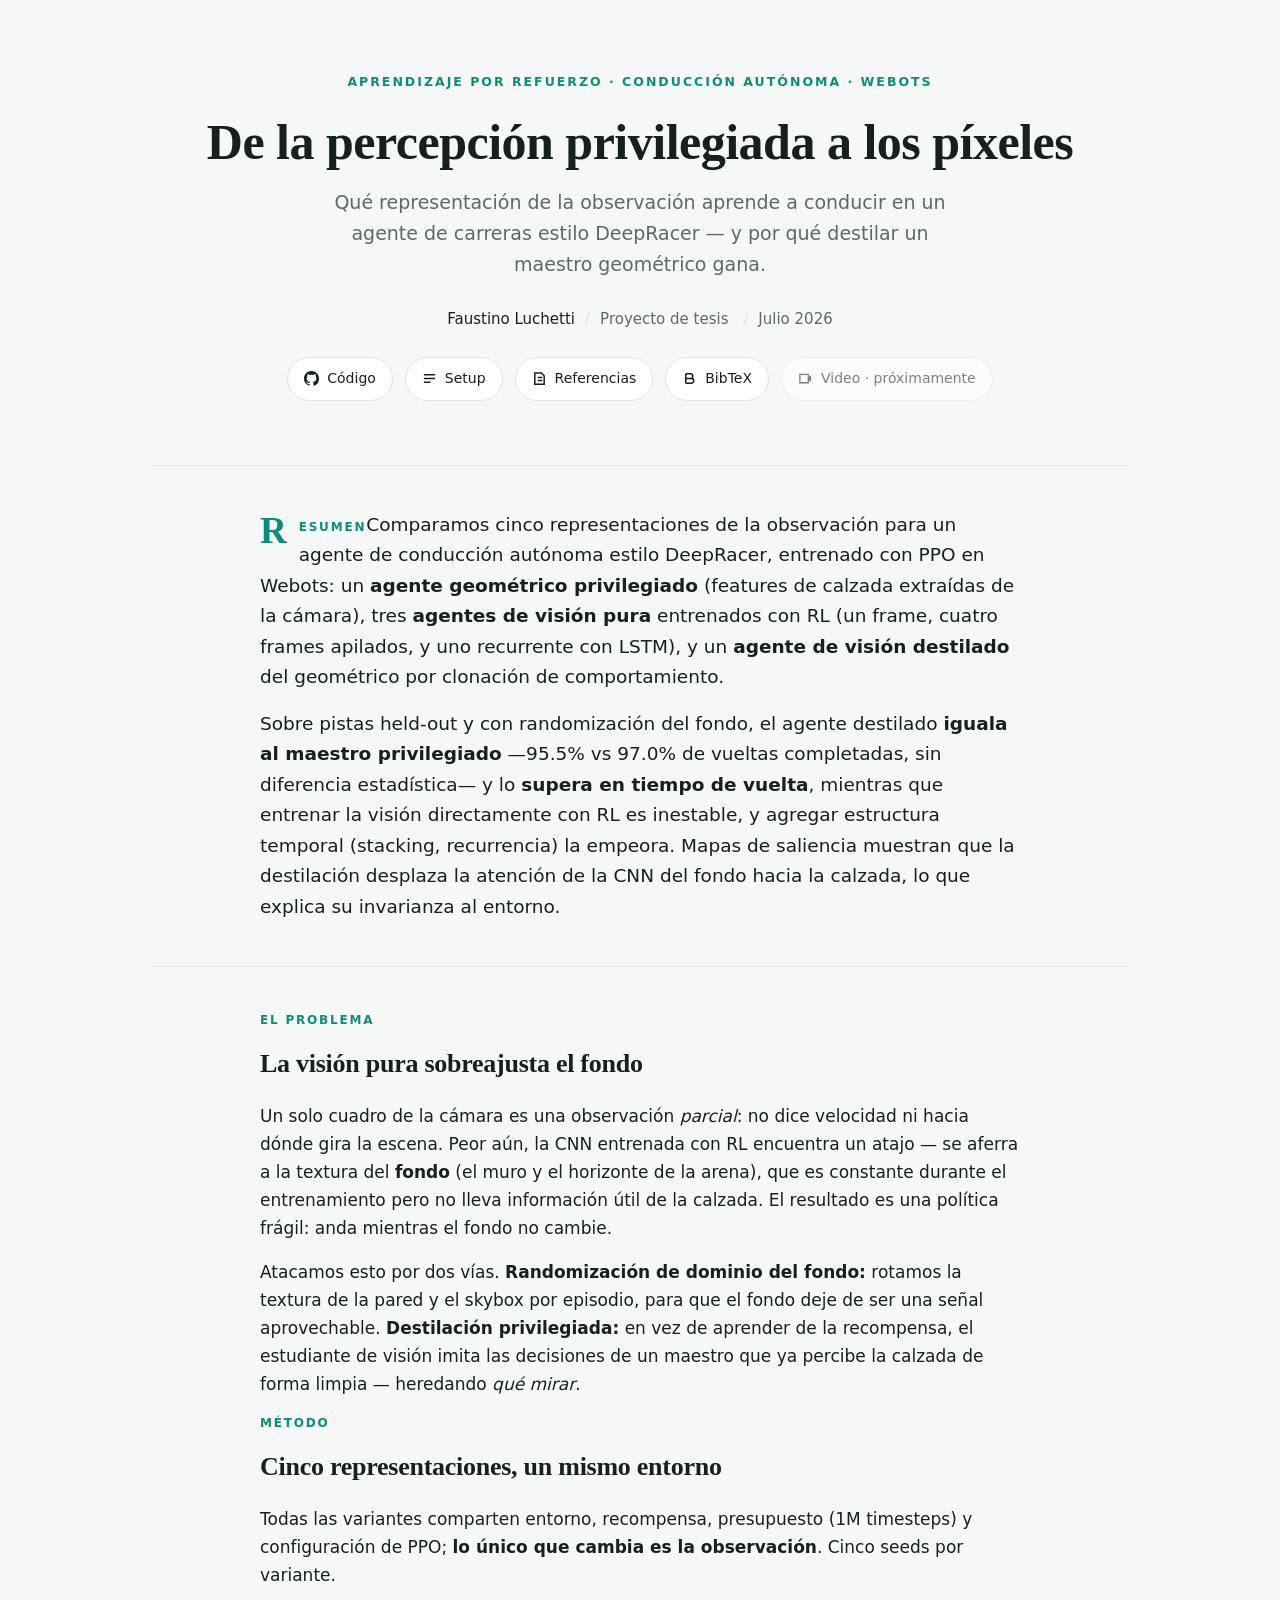
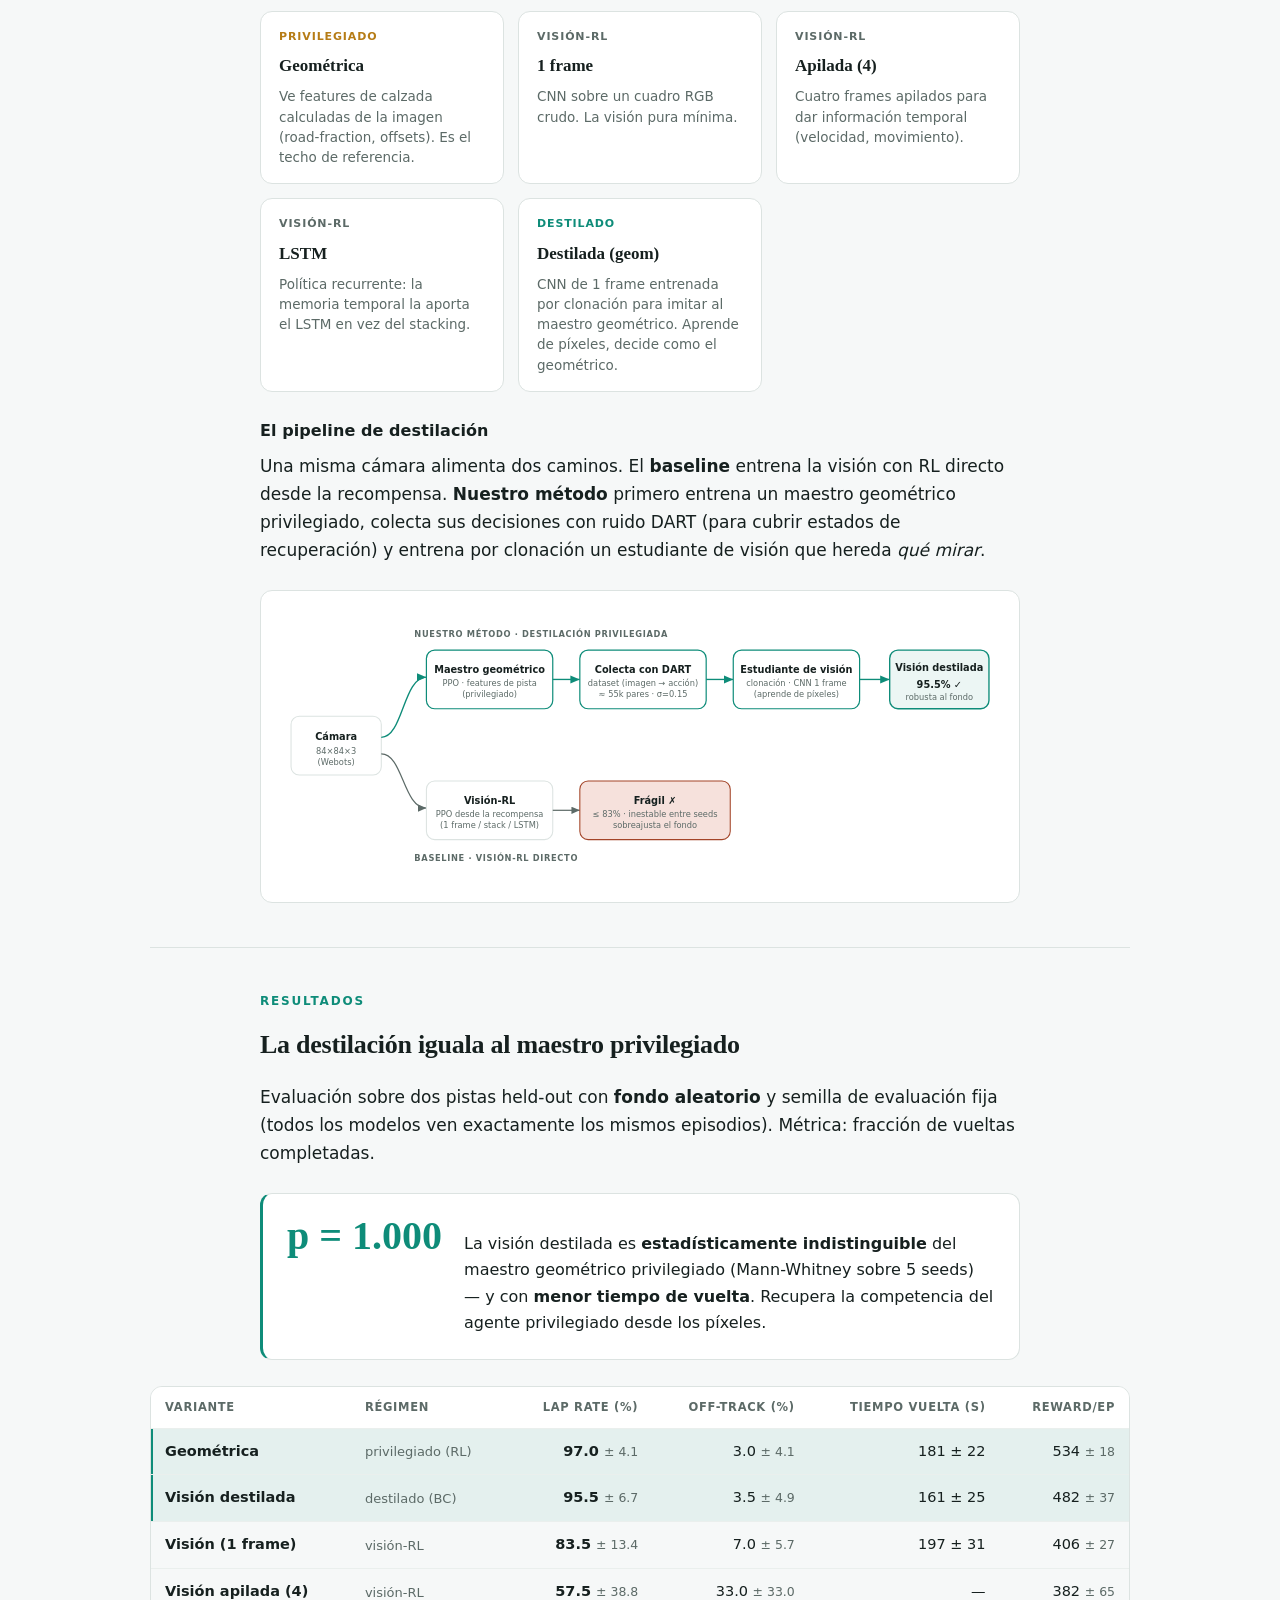
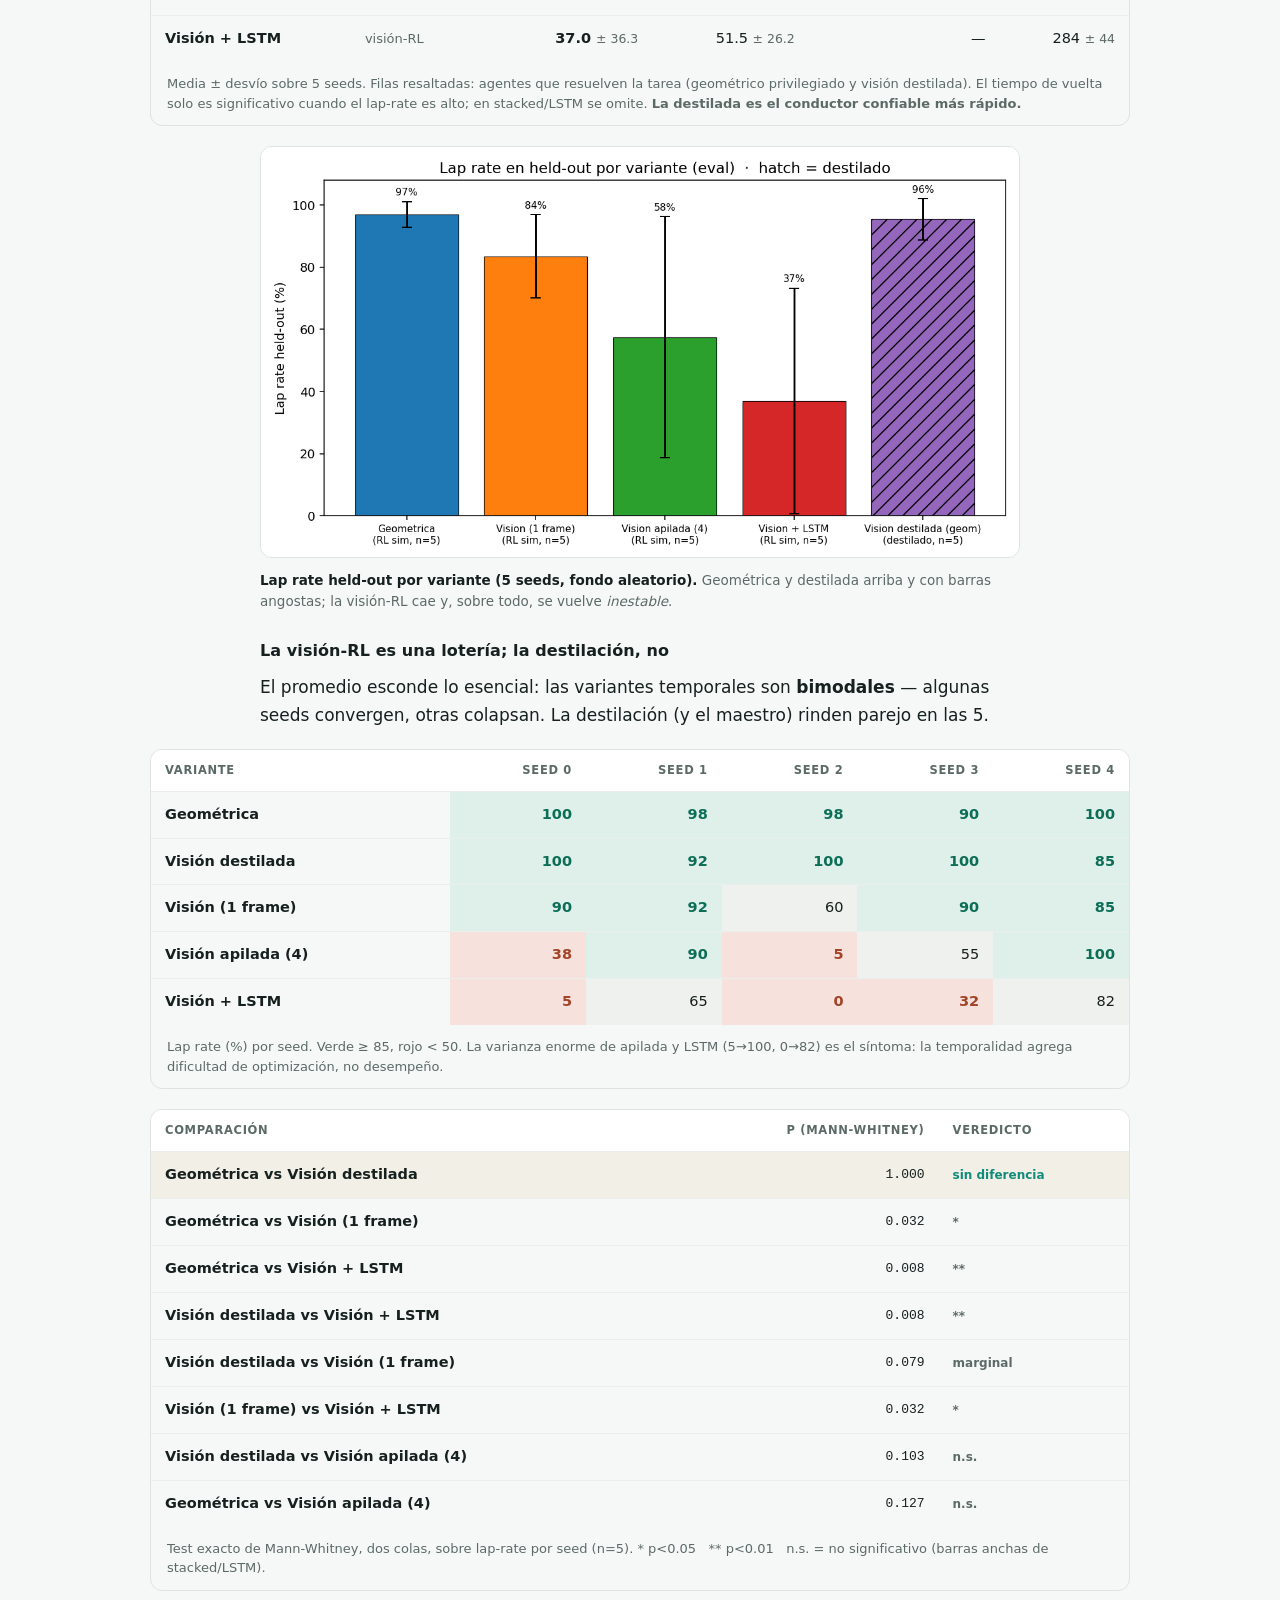
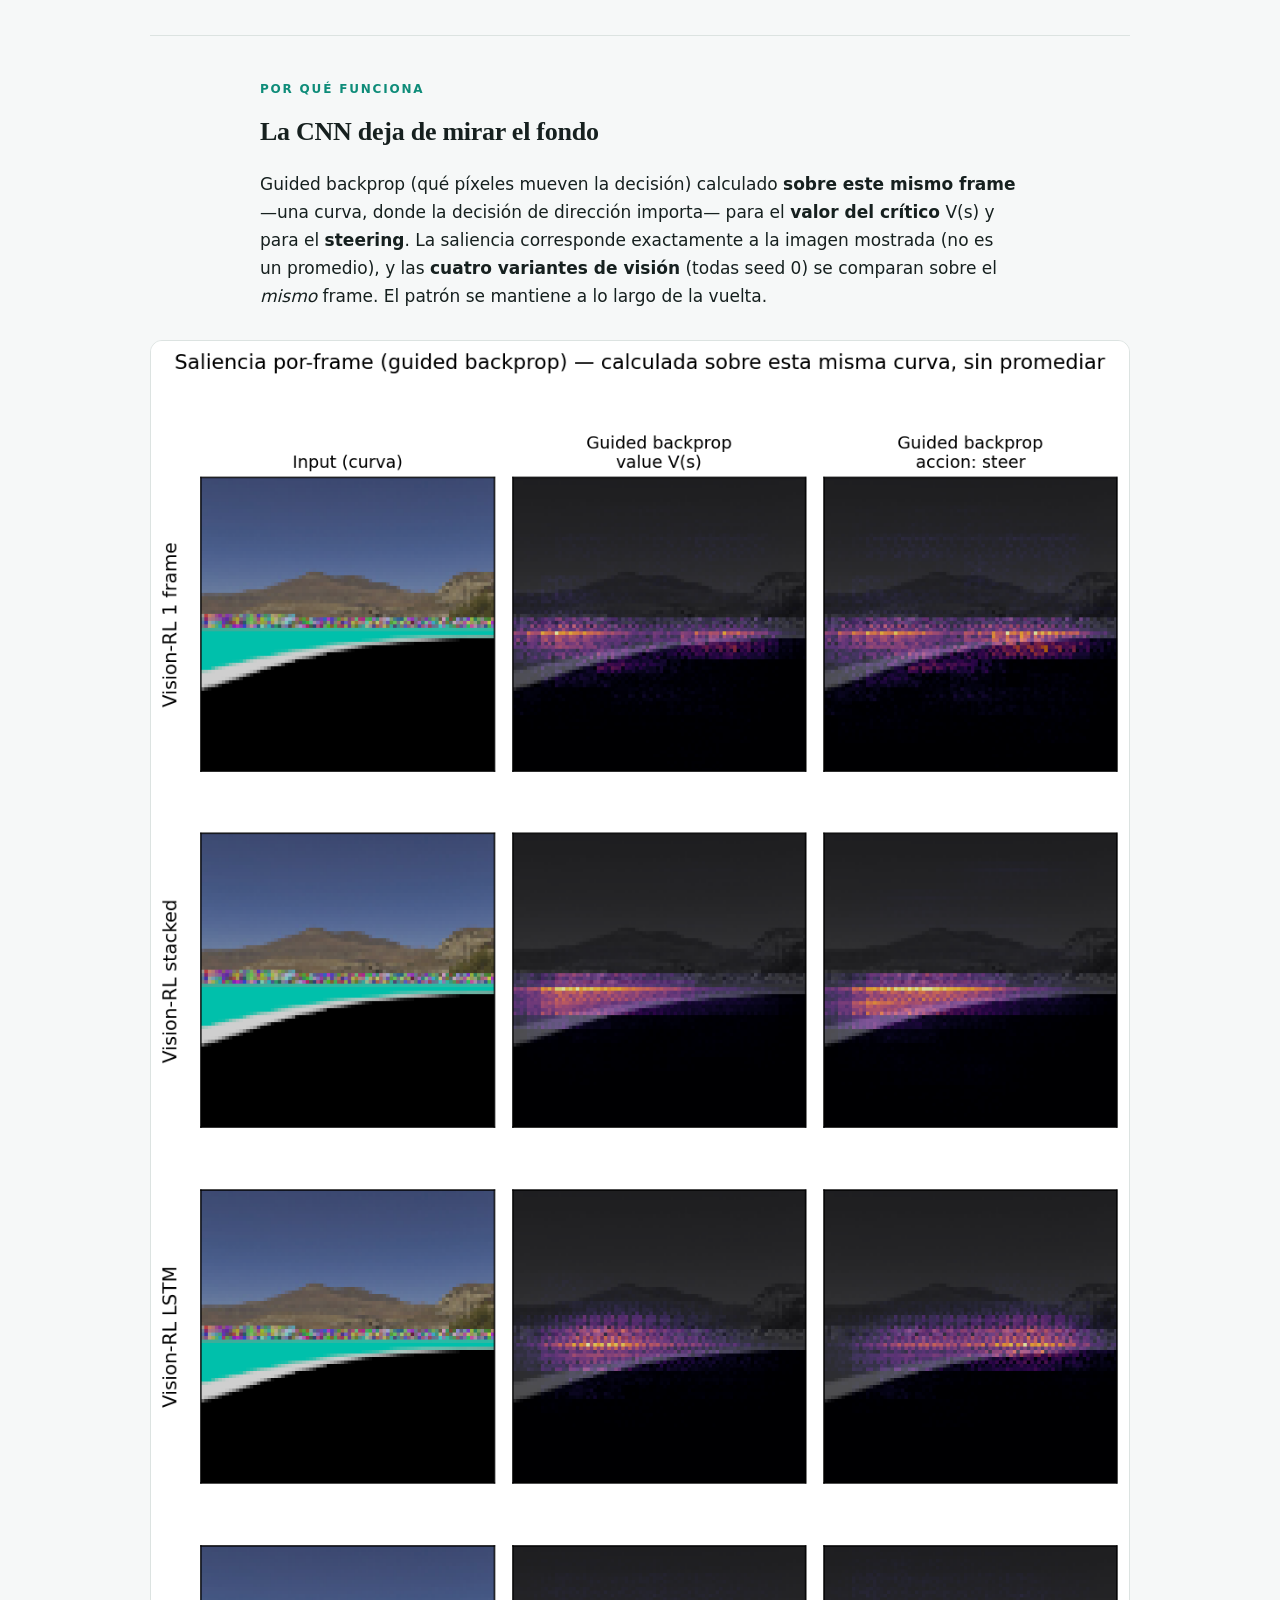
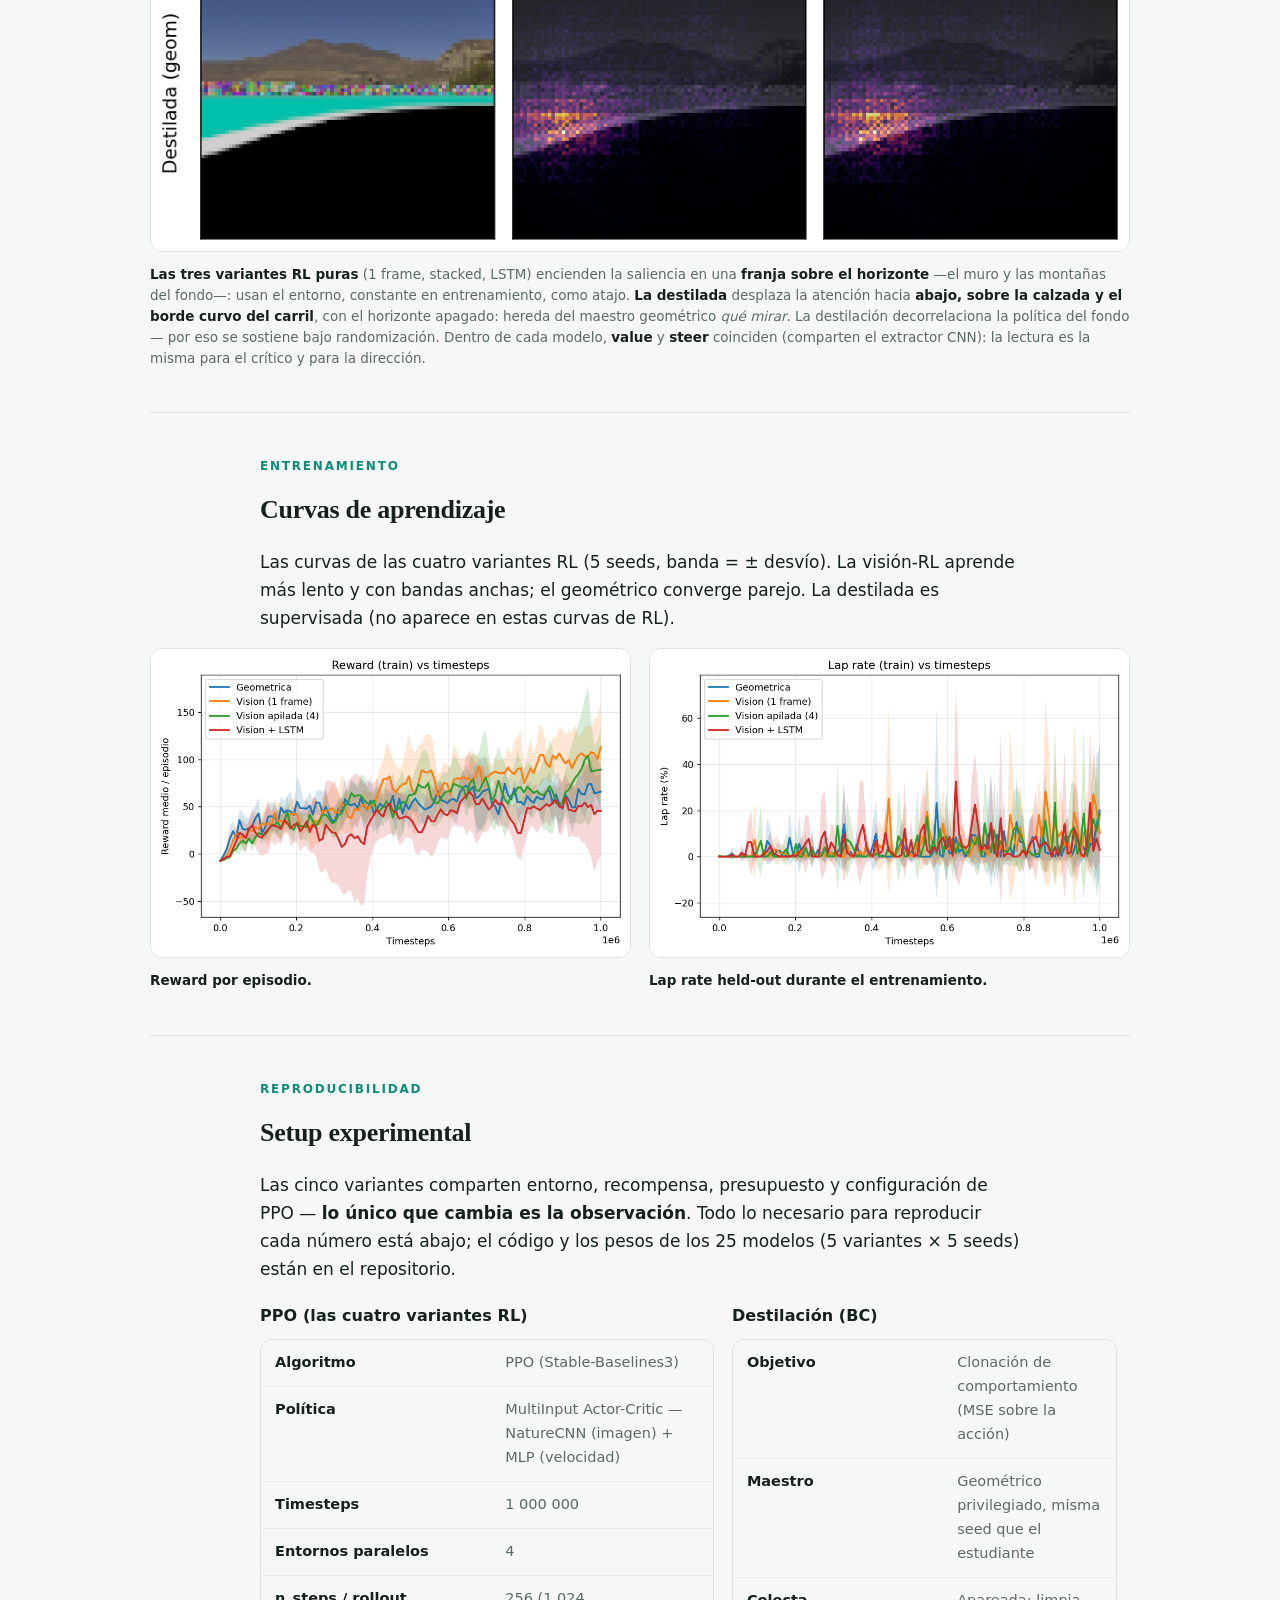
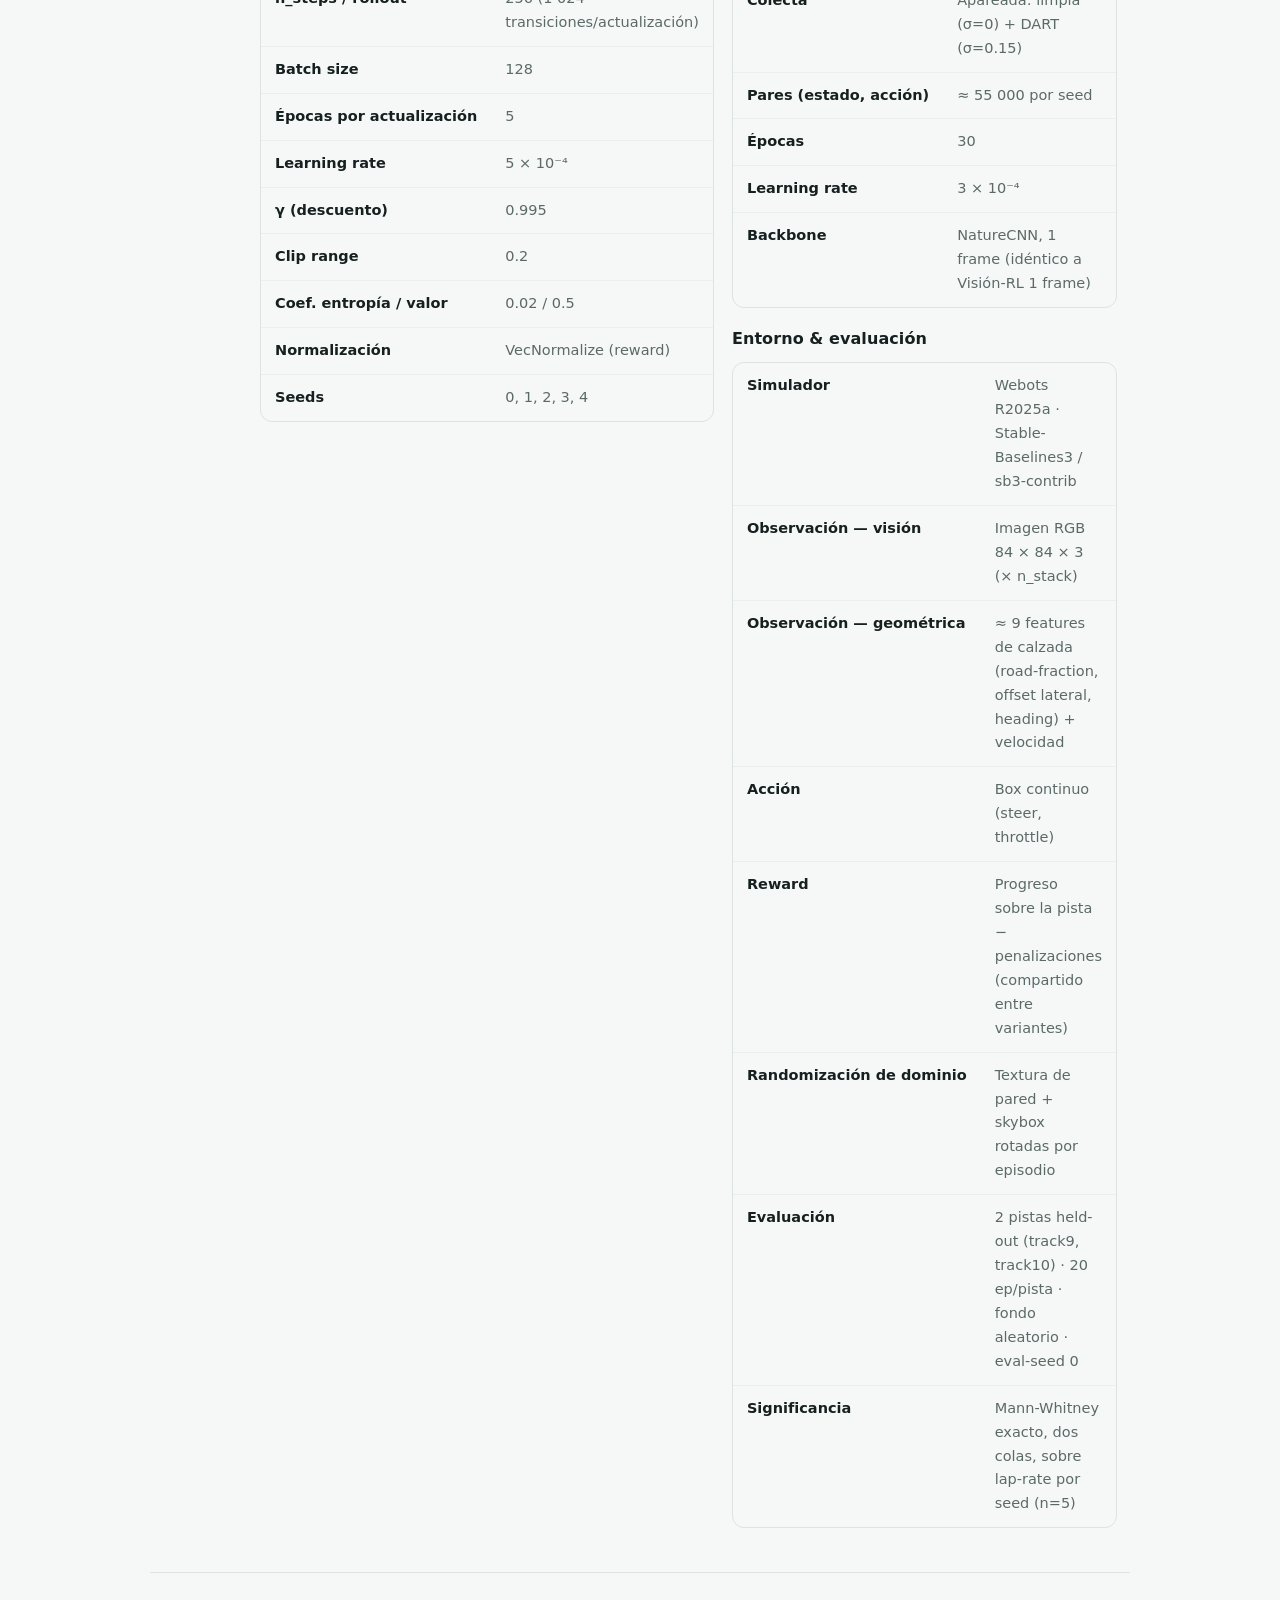
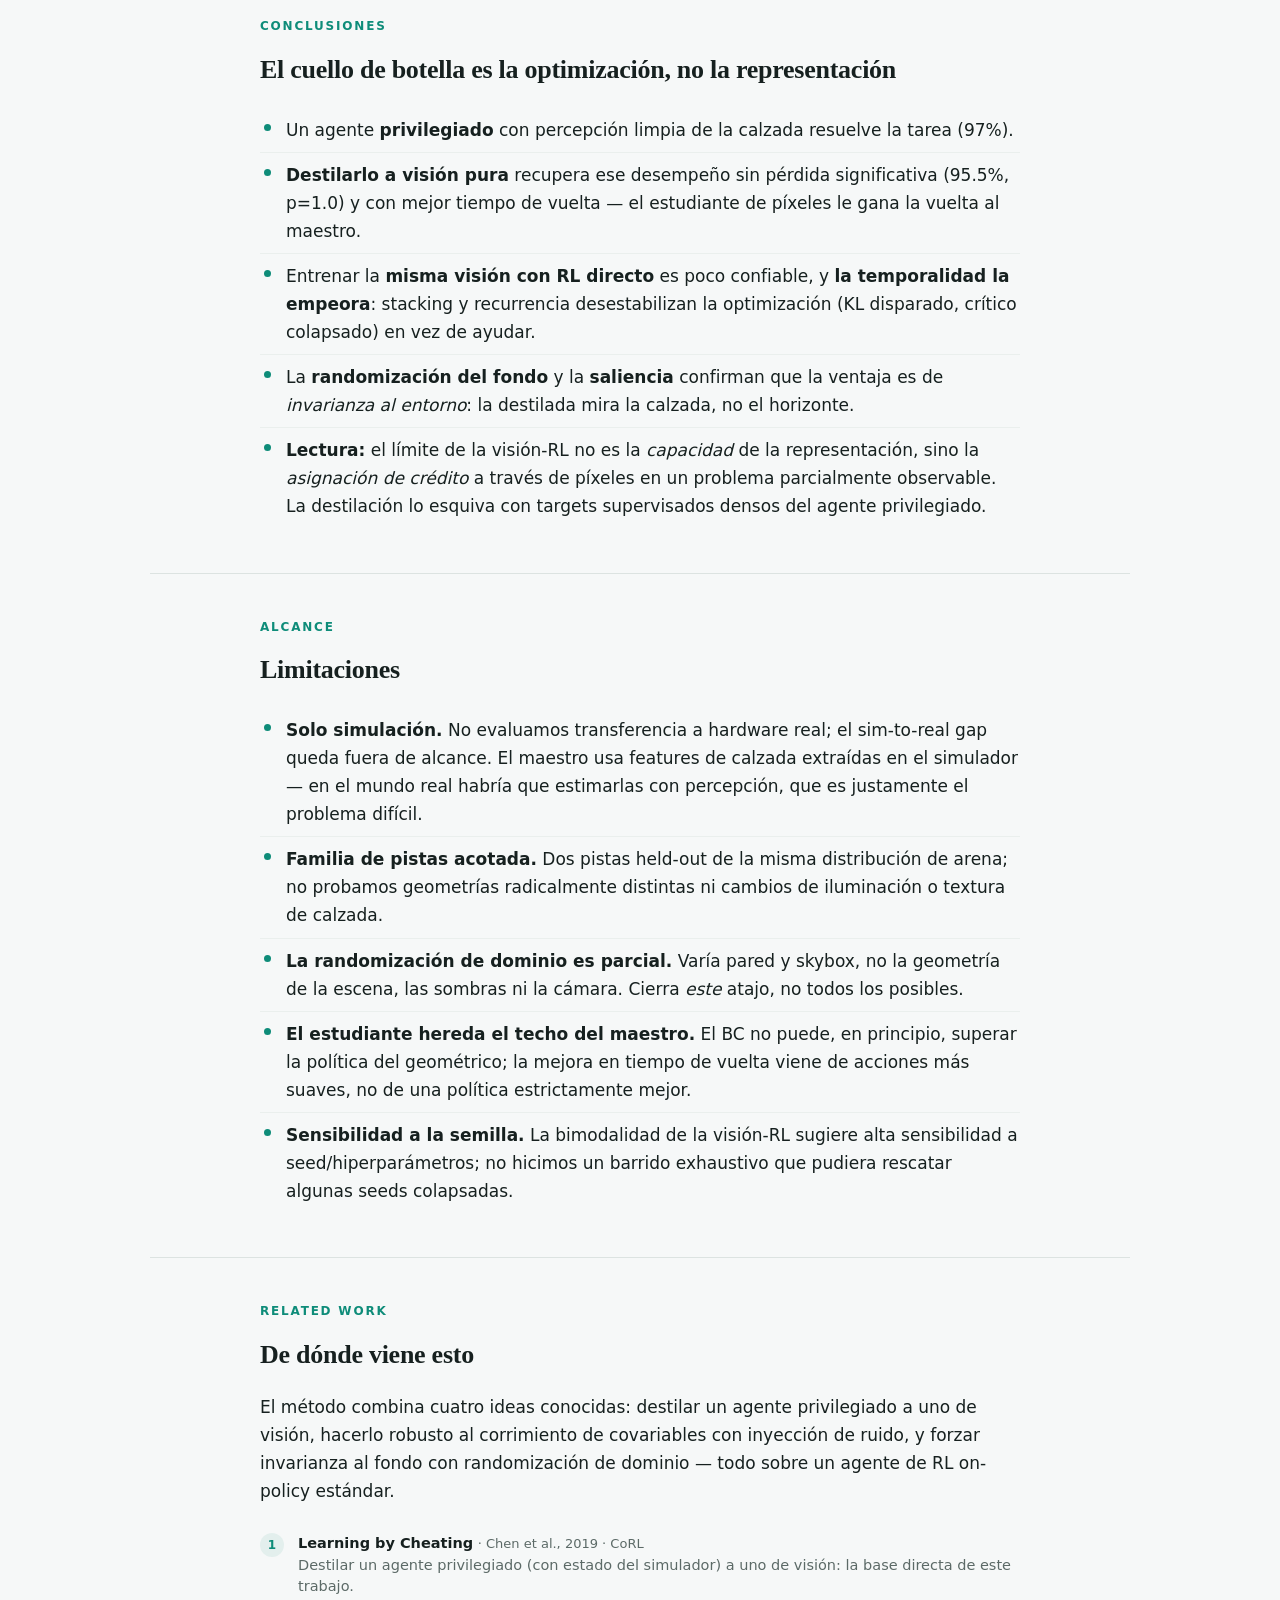
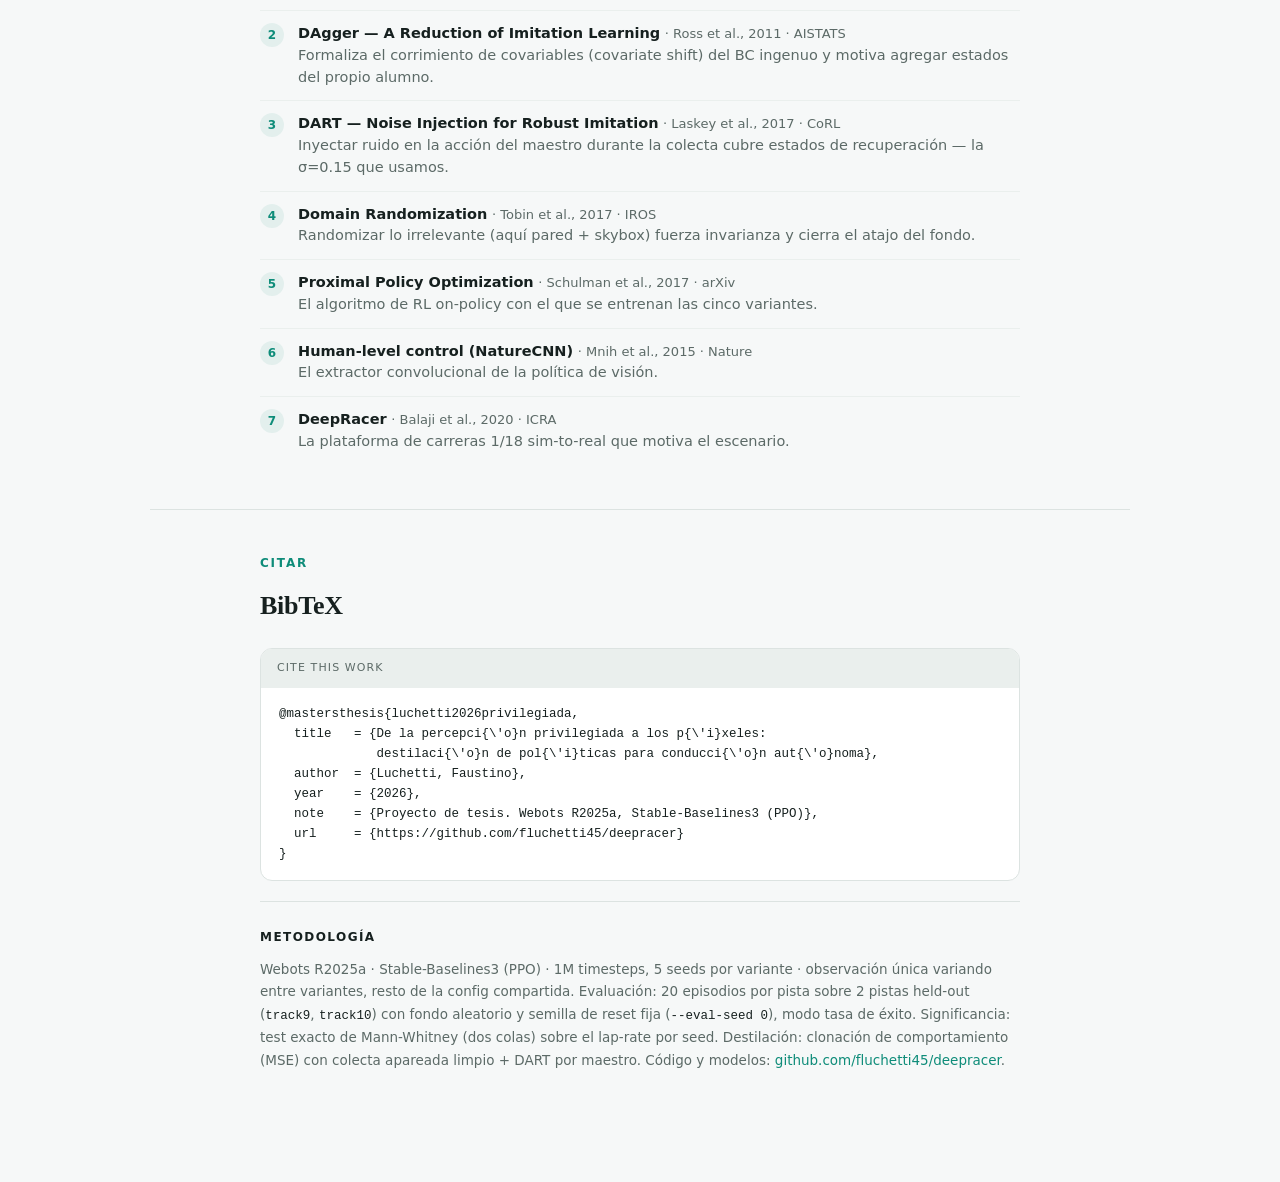
==== docs/index.html @ a5c6867c "docs: publicar el paper como GitHub Pages (docs/index.html) + link en README index.html es la versio" ====
<!doctype html>
<html lang="es">
<head>
<meta charset="utf-8">
<meta name="viewport" content="width=device-width, initial-scale=1">
<meta name="description" content="Destilación de políticas geométrico→visión para conducción autónoma (Webots + PPO).">
<meta property="og:title" content="De la percepción privilegiada a los píxeles">
<meta property="og:description" content="La visión destilada iguala al maestro geométrico privilegiado (95.5% vs 97%, p=1.0) en DeepRacer.">
<link rel="icon" href="data:image/svg+xml,<svg xmlns=%22http://www.w3.org/2000/svg%22 viewBox=%220 0 100 100%22><text y=%22.9em%22 font-size=%2290%22>🏎️</text></svg>">
<style>html,body{margin:0;padding:0}</style>
<title>De la percepción privilegiada a los píxeles — Destilación de políticas para conducción autónoma</title>
<style>
:root{
  --bg:#F6F8F8; --panel:#FFFFFF; --ink:#16201F; --muted:#5C6A67;
  --hair:#DCE3E1; --hair2:#EAEFED;
  --teal:#0E8C79; --teal-soft:#0E8C7914; --amber:#B67C16; --amber-soft:#B67C1614;
  --hi:#DFF0EA; --hi-ink:#0C6E56; --lo:#F6E1DC; --lo-ink:#A34428; --mid:#EFF1EE;
  --serif:Georgia,"Iowan Old Style","Palatino Linotype",Palatino,"Times New Roman",serif;
  --sans:system-ui,-apple-system,"Segoe UI",Roboto,Helvetica,Arial,sans-serif;
  --mono:"SF Mono","JetBrains Mono","Fira Code",Consolas,monospace;
}
@media (prefers-color-scheme:dark){
  :root{
    --bg:#0E1413; --panel:#141C1B; --ink:#E7ECEA; --muted:#94A29F;
    --hair:#243030; --hair2:#1B2423;
    --teal:#2FC2A8; --teal-soft:#2FC2A81F; --amber:#E0A63A; --amber-soft:#E0A63A1A;
    --hi:#173129; --hi-ink:#6FD9BE; --lo:#331F1A; --lo-ink:#E39377; --mid:#1C2625;
  }
}
:root[data-theme="light"]{
  --bg:#F6F8F8; --panel:#FFFFFF; --ink:#16201F; --muted:#5C6A67;
  --hair:#DCE3E1; --hair2:#EAEFED;
  --teal:#0E8C79; --teal-soft:#0E8C7914; --amber:#B67C16; --amber-soft:#B67C1614;
  --hi:#DFF0EA; --hi-ink:#0C6E56; --lo:#F6E1DC; --lo-ink:#A34428; --mid:#EFF1EE;
}
:root[data-theme="dark"]{
  --bg:#0E1413; --panel:#141C1B; --ink:#E7ECEA; --muted:#94A29F;
  --hair:#243030; --hair2:#1B2423;
  --teal:#2FC2A8; --teal-soft:#2FC2A81F; --amber:#E0A63A; --amber-soft:#E0A63A1A;
  --hi:#173129; --hi-ink:#6FD9BE; --lo:#331F1A; --lo-ink:#E39377; --mid:#1C2625;
}
*{box-sizing:border-box}
.page{background:var(--bg);color:var(--ink);font-family:var(--sans);
  line-height:1.65;font-size:17px;-webkit-font-smoothing:antialiased;
  padding:0 20px 96px}
.wrap{max-width:760px;margin:0 auto}
.wide{max-width:980px;margin:0 auto}
a{color:var(--teal);text-decoration:none;border-bottom:1px solid transparent;transition:border-color .15s}
a:hover{border-color:currentColor}
:focus-visible{outline:2px solid var(--teal);outline-offset:3px;border-radius:3px}

/* ---- header ---- */
header{padding:72px 0 20px;text-align:center;animation:rise .6s ease both}
.eyebrow{font-size:12.5px;letter-spacing:.16em;text-transform:uppercase;
  color:var(--teal);font-weight:600;margin-bottom:22px}
h1{font-family:var(--serif);font-weight:600;font-size:clamp(30px,5.4vw,50px);
  line-height:1.08;letter-spacing:-.01em;margin:0 0 18px;text-wrap:balance}
.lede{font-size:19px;color:var(--muted);max-width:640px;margin:0 auto;text-wrap:pretty}
.byline{margin-top:26px;font-size:15px;color:var(--ink)}
.byline .sep{color:var(--hair);margin:0 10px}
.byline .role{color:var(--muted)}
.links{display:flex;gap:12px;justify-content:center;flex-wrap:wrap;margin-top:26px}
.btn{display:inline-flex;align-items:center;gap:8px;font-size:14px;font-weight:500;
  padding:9px 16px;border:1px solid var(--hair);border-radius:999px;color:var(--ink);
  background:var(--panel)}
.btn:hover{border-color:var(--teal);color:var(--teal)}
.btn svg{width:15px;height:15px}

.rule{height:1px;background:var(--hair);max-width:980px;margin:44px auto}

/* ---- sections ---- */
section{margin:52px auto}
.kicker{font-size:12px;letter-spacing:.15em;text-transform:uppercase;color:var(--teal);
  font-weight:600;margin-bottom:12px}
h2{font-family:var(--serif);font-weight:600;font-size:26px;letter-spacing:-.01em;
  margin:0 0 16px;text-wrap:balance}
h3{font-size:16px;font-weight:650;margin:26px 0 8px;letter-spacing:.005em}
p{margin:0 0 16px}
.muted{color:var(--muted)}
strong{font-weight:650}
.abstract{font-size:18.5px}
.abstract p:first-child::first-letter{font-family:var(--serif);font-size:3.1em;
  float:left;line-height:.82;padding:6px 10px 0 0;color:var(--teal);font-weight:600}

/* ---- callout ---- */
.callout{background:var(--panel);border:1px solid var(--hair);border-left:3px solid var(--teal);
  border-radius:12px;padding:22px 24px;margin:26px 0;display:flex;gap:22px;align-items:baseline;flex-wrap:wrap}
.callout .stat{font-family:var(--serif);font-size:40px;font-weight:600;color:var(--teal);
  font-variant-numeric:tabular-nums;line-height:1}
.callout .txt{flex:1;min-width:260px;font-size:16px}

/* ---- variant grid ---- */
.grid{display:grid;grid-template-columns:repeat(auto-fit,minmax(215px,1fr));gap:14px;margin:22px 0}
.card{background:var(--panel);border:1px solid var(--hair);border-radius:12px;padding:16px 18px}
.card .tag{font-size:11px;letter-spacing:.08em;text-transform:uppercase;font-weight:600;
  color:var(--muted);margin-bottom:6px}
.card.priv .tag{color:var(--amber)}
.card.dist .tag{color:var(--teal)}
.card h4{font-family:var(--serif);font-size:17px;margin:0 0 6px;font-weight:600}
.card p{font-size:13.5px;color:var(--muted);margin:0;line-height:1.5}

/* ---- tables ---- */
.tablewrap{overflow-x:auto;margin:20px 0;border:1px solid var(--hair);border-radius:12px}
table{border-collapse:collapse;width:100%;font-size:14.5px}
caption{caption-side:bottom;text-align:left;color:var(--muted);font-size:13px;padding:12px 16px;line-height:1.5}
th,td{padding:11px 14px;text-align:left;border-bottom:1px solid var(--hair2)}
thead th{font-size:11.5px;letter-spacing:.06em;text-transform:uppercase;color:var(--muted);
  font-weight:600;background:var(--panel);position:sticky;top:0;white-space:nowrap}
tbody th{font-weight:600;white-space:nowrap}
tbody tr:last-child td,tbody tr:last-child th{border-bottom:none}
.num{font-variant-numeric:tabular-nums;text-align:right;white-space:nowrap}
.mono{font-family:var(--mono);font-size:13px}
td.strong{font-weight:650}
.sd{color:var(--muted);font-weight:400;font-size:.86em}
td.reg{color:var(--muted);font-size:13px}
tr.win th[scope=row]{box-shadow:inset 2px 0 var(--teal)}
tr.win{background:var(--teal-soft)}
tr.key{background:var(--amber-soft)}
/* per-seed heat cells */
td.hi{background:var(--hi);color:var(--hi-ink);font-weight:600}
td.lo{background:var(--lo);color:var(--lo-ink);font-weight:600}
td.mid{background:var(--mid)}
/* significance badges */
.badge{font-size:12px;font-weight:600;color:var(--muted)}
.badge.key{color:var(--teal)}

/* ---- figures ---- */
figure{margin:30px 0}
figure img{width:100%;height:auto;display:block;border:1px solid var(--hair);border-radius:12px;background:var(--panel)}
figcaption{font-size:13.5px;color:var(--muted);margin-top:12px;line-height:1.55;text-wrap:pretty}
figcaption b{color:var(--ink);font-weight:600}
.figrow{display:grid;grid-template-columns:1fr 1fr;gap:18px}
@media (max-width:720px){.figrow{grid-template-columns:1fr}}

/* ---- list ---- */
ul.clean{list-style:none;padding:0;margin:16px 0}
ul.clean li{padding:8px 0 8px 26px;position:relative;border-bottom:1px solid var(--hair2)}
ul.clean li:last-child{border-bottom:none}
ul.clean li::before{content:"";position:absolute;left:4px;top:16px;width:7px;height:7px;
  border-radius:50%;background:var(--teal)}

/* ---- footer ---- */
footer{max-width:760px;margin:64px auto 0;padding-top:26px;border-top:1px solid var(--hair);
  font-size:13.5px;color:var(--muted)}
footer h4{font-size:12px;letter-spacing:.12em;text-transform:uppercase;color:var(--ink);margin:0 0 10px}
footer code{font-family:var(--mono);font-size:12.5px;color:var(--ink)}

/* ---- key-value setup tables ---- */
.kv td{color:var(--muted)}
.kv th[scope=row]{width:34%;color:var(--ink);font-weight:600;vertical-align:top}
.setupgrid{display:grid;grid-template-columns:1fr 1fr;gap:18px;margin:20px 0}
.setupgrid .tablewrap{margin:0}
.setupgrid h3{margin:0 0 10px}
@media (max-width:760px){.setupgrid{grid-template-columns:1fr}}

/* ---- svg pipeline figure ---- */
figure.diagram{background:var(--panel);border:1px solid var(--hair);border-radius:12px;padding:20px 18px;margin:26px 0}
figure.diagram svg{display:block;width:100%;height:auto}

/* ---- references ---- */
ul.refs{list-style:none;padding:0;margin:16px 0;counter-reset:none}
ul.refs li{display:flex;gap:14px;padding:12px 0;border-bottom:1px solid var(--hair2);font-size:14.5px;line-height:1.5}
ul.refs li:last-child{border-bottom:none}
.refnum{flex:none;width:24px;height:24px;border-radius:50%;background:var(--teal-soft);color:var(--teal);
  font-size:12px;font-weight:700;display:flex;align-items:center;justify-content:center}
.refmeta{color:var(--muted);font-size:13px;font-weight:500}
ul.refs b{color:var(--ink);font-weight:650}

/* ---- bibtex ---- */
.bibtex{background:var(--panel);border:1px solid var(--hair);border-radius:12px;overflow:hidden;margin:20px 0}
.bibtex .bar{font-size:11px;letter-spacing:.1em;text-transform:uppercase;color:var(--muted);
  padding:10px 16px;border-bottom:1px solid var(--hair2);background:var(--hair2)}
.bibtex pre{margin:0;padding:16px 18px;overflow-x:auto;font-family:var(--mono);font-size:12.5px;
  line-height:1.6;color:var(--ink);white-space:pre}

@keyframes rise{from{opacity:0;transform:translateY(10px)}to{opacity:1;transform:none}}
@media (prefers-reduced-motion:reduce){*{animation:none!important}}
</style>
</head>
<body>


<div class="page">
<header>
  <div class="eyebrow">Aprendizaje por refuerzo &middot; Conducción autónoma &middot; Webots</div>
  <h1>De la percepción privilegiada a los píxeles</h1>
  <p class="lede">Qué representación de la observación aprende a conducir en un agente de carreras
    estilo DeepRacer — y por qué destilar un maestro geométrico gana.</p>
  <div class="byline">
    <span>Faustino Luchetti</span><span class="sep">/</span><span class="role">Proyecto de tesis</span>
    <span class="sep">/</span><span class="role">Julio 2026</span>
  </div>
  <div class="links">
    <a class="btn" href="https://github.com/fluchetti45/deepracer" target="_blank" rel="noopener">
      <svg viewBox="0 0 16 16" fill="currentColor"><path d="M8 0C3.58 0 0 3.58 0 8a8 8 0 0 0 5.47 7.59c.4.07.55-.17.55-.38v-1.34c-2.23.49-2.7-1.07-2.7-1.07-.36-.93-.89-1.18-.89-1.18-.73-.5.05-.49.05-.49.81.06 1.23.83 1.23.83.72 1.23 1.89.87 2.35.67.07-.52.28-.87.51-1.07-1.78-.2-3.64-.89-3.64-3.95 0-.87.31-1.59.83-2.15-.08-.2-.36-1.02.08-2.12 0 0 .67-.22 2.2.82a7.6 7.6 0 0 1 4 0c1.53-1.04 2.2-.82 2.2-.82.44 1.1.16 1.92.08 2.12.52.56.83 1.28.83 2.15 0 3.07-1.87 3.75-3.65 3.95.29.25.54.73.54 1.48v2.2c0 .21.15.46.55.38A8 8 0 0 0 16 8c0-4.42-3.58-8-8-8Z"/></svg>
      Código
    </a>
    <a class="btn" href="#setup">
      <svg viewBox="0 0 16 16" fill="none" stroke="currentColor" stroke-width="1.6"><path d="M2 4h12M2 8h12M2 12h7"/></svg>
      Setup
    </a>
    <a class="btn" href="#refs">
      <svg viewBox="0 0 16 16" fill="none" stroke="currentColor" stroke-width="1.6"><path d="M3 2h7l3 3v9H3z"/><path d="M6 7h5M6 10h5"/></svg>
      Referencias
    </a>
    <a class="btn" href="#bibtex">
      <svg viewBox="0 0 16 16" fill="none" stroke="currentColor" stroke-width="1.6"><path d="M4 3v10M4 3h5a2.5 2.5 0 0 1 0 5H4m0 0h6a2.5 2.5 0 0 1 0 5H4"/></svg>
      BibTeX
    </a>
    <span class="btn" style="opacity:.55;cursor:default" aria-disabled="true">
      <svg viewBox="0 0 16 16" fill="currentColor"><path d="M2 3.5h9v9H2z" fill="none" stroke="currentColor" stroke-width="1.4"/><path d="M11 6.5l3-2v7l-3-2z"/></svg>
      Video · próximamente
    </span>
  </div>
</header>

<div class="rule"></div>

<section class="wrap abstract">
  <p><span class="kicker">Resumen</span>Comparamos cinco representaciones de la observación para un
  agente de conducción autónoma estilo DeepRacer, entrenado con PPO en Webots: un
  <strong>agente geométrico privilegiado</strong> (features de calzada extraídas de la cámara), tres
  <strong>agentes de visión pura</strong> entrenados con RL (un frame, cuatro frames apilados, y uno
  recurrente con LSTM), y un <strong>agente de visión destilado</strong> del geométrico por clonación
  de comportamiento.</p>
  <p>Sobre pistas held-out y con randomización del fondo, el agente destilado <strong>iguala al maestro
  privilegiado</strong> —95.5% vs 97.0% de vueltas completadas, sin diferencia estadística— y lo
  <strong>supera en tiempo de vuelta</strong>, mientras que entrenar la visión directamente con RL es
  inestable, y agregar estructura temporal (stacking, recurrencia) la empeora. Mapas de saliencia
  muestran que la destilación desplaza la atención de la CNN del fondo hacia la calzada, lo que explica
  su invarianza al entorno.</p>
</section>

<div class="rule"></div>

<section class="wrap">
  <div class="kicker">El problema</div>
  <h2>La visión pura sobreajusta el fondo</h2>
  <p>Un solo cuadro de la cámara es una observación <em>parcial</em>: no dice velocidad ni hacia dónde
  gira la escena. Peor aún, la CNN entrenada con RL encuentra un atajo — se aferra a la textura del
  <strong>fondo</strong> (el muro y el horizonte de la arena), que es constante durante el entrenamiento
  pero no lleva información útil de la calzada. El resultado es una política frágil: anda mientras el
  fondo no cambie.</p>
  <p>Atacamos esto por dos vías. <strong>Randomización de dominio del fondo:</strong> rotamos la textura
  de la pared y el skybox por episodio, para que el fondo deje de ser una señal aprovechable.
  <strong>Destilación privilegiada:</strong> en vez de aprender de la recompensa, el estudiante de visión
  imita las decisiones de un maestro que ya percibe la calzada de forma limpia — heredando <em>qué mirar</em>.</p>
</section>

<section class="wrap">
  <div class="kicker">Método</div>
  <h2>Cinco representaciones, un mismo entorno</h2>
  <p>Todas las variantes comparten entorno, recompensa, presupuesto (1M timesteps) y configuración de PPO;
  <strong>lo único que cambia es la observación</strong>. Cinco seeds por variante.</p>
  <div class="grid">
    <div class="card priv"><div class="tag">Privilegiado</div><h4>Geométrica</h4>
      <p>Ve features de calzada calculadas de la imagen (road-fraction, offsets). Es el techo de referencia.</p></div>
    <div class="card"><div class="tag">Visión-RL</div><h4>1 frame</h4>
      <p>CNN sobre un cuadro RGB crudo. La visión pura mínima.</p></div>
    <div class="card"><div class="tag">Visión-RL</div><h4>Apilada (4)</h4>
      <p>Cuatro frames apilados para dar información temporal (velocidad, movimiento).</p></div>
    <div class="card"><div class="tag">Visión-RL</div><h4>LSTM</h4>
      <p>Política recurrente: la memoria temporal la aporta el LSTM en vez del stacking.</p></div>
    <div class="card dist"><div class="tag">Destilado</div><h4>Destilada (geom)</h4>
      <p>CNN de 1 frame entrenada por clonación para imitar al maestro geométrico. Aprende de píxeles, decide como el geométrico.</p></div>
  </div>

  <h3>El pipeline de destilación</h3>
  <p>Una misma cámara alimenta dos caminos. El <strong>baseline</strong> entrena la visión con RL directo
  desde la recompensa. <strong>Nuestro método</strong> primero entrena un maestro geométrico privilegiado,
  colecta sus decisiones con ruido DART (para cubrir estados de recuperación) y entrena por clonación un
  estudiante de visión que hereda <em>qué mirar</em>.</p>
  <figure class="diagram">
    
<svg viewBox="0 0 960 360" role="img" width="100%"
     aria-label="Pipeline: una cámara alimenta el método de destilación (maestro geométrico, colecta con DART, clonación) y el baseline de visión-RL directo."
     font-family="system-ui,-apple-system,Segoe UI,Roboto,sans-serif">
  <defs>
    <marker id="ah" markerWidth="9" markerHeight="9" refX="7" refY="3" orient="auto">
      <path d="M0,0 L7,3 L0,6 Z" fill="var(--muted)"/>
    </marker>
    <marker id="aht" markerWidth="9" markerHeight="9" refX="7" refY="3" orient="auto">
      <path d="M0,0 L7,3 L0,6 Z" fill="var(--teal)"/>
    </marker>
  </defs>
  <style>
    .bx{fill:var(--panel);stroke:var(--hair);stroke-width:1.4}
    .bt{fill:var(--panel);stroke:var(--teal);stroke-width:1.6}
    .win{fill:var(--teal-soft);stroke:var(--teal);stroke-width:1.8}
    .bad{fill:var(--lo);stroke:var(--lo-ink);stroke-width:1.4}
    .t{fill:var(--ink);font-size:13px;font-weight:600}
    .s{fill:var(--muted);font-size:11px}
    .lane{fill:var(--muted);font-size:11px;font-weight:600;letter-spacing:.08em;text-transform:uppercase}
    .ln{stroke:var(--muted);stroke-width:1.6;fill:none}
    .lt{stroke:var(--teal);stroke-width:1.8;fill:none}
  </style>

  <!-- camara compartida -->
  <rect class="bx" x="16" y="140" width="120" height="78" rx="11"/>
  <text class="t" x="76" y="172" text-anchor="middle">Cámara</text>
  <text class="s" x="76" y="190" text-anchor="middle">84×84×3</text>
  <text class="s" x="76" y="205" text-anchor="middle">(Webots)</text>

  <!-- lane labels -->
  <text class="lane" x="180" y="34">Nuestro método · destilación privilegiada</text>
  <text class="lane" x="180" y="332">Baseline · visión-RL directo</text>

  <!-- ===== camino de arriba (ours) ===== -->
  <path class="lt" marker-end="url(#aht)" d="M136,168 C165,168 165,88 196,88"/>
  <rect class="bt" x="196" y="52" width="168" height="78" rx="11"/>
  <text class="t" x="280" y="82" text-anchor="middle">Maestro geométrico</text>
  <text class="s" x="280" y="100" text-anchor="middle">PPO · features de pista</text>
  <text class="s" x="280" y="115" text-anchor="middle">(privilegiado)</text>

  <path class="lt" marker-end="url(#aht)" d="M364,91 H400"/>
  <rect class="bt" x="400" y="52" width="168" height="78" rx="11"/>
  <text class="t" x="484" y="82" text-anchor="middle">Colecta con DART</text>
  <text class="s" x="484" y="100" text-anchor="middle">dataset (imagen → acción)</text>
  <text class="s" x="484" y="115" text-anchor="middle">≈ 55k pares · σ=0.15</text>

  <path class="lt" marker-end="url(#aht)" d="M568,91 H604"/>
  <rect class="bt" x="604" y="52" width="168" height="78" rx="11"/>
  <text class="t" x="688" y="82" text-anchor="middle">Estudiante de visión</text>
  <text class="s" x="688" y="100" text-anchor="middle">clonación · CNN 1 frame</text>
  <text class="s" x="688" y="115" text-anchor="middle">(aprende de píxeles)</text>

  <path class="lt" marker-end="url(#aht)" d="M772,91 H812"/>
  <rect class="win" x="812" y="52" width="132" height="78" rx="11"/>
  <text class="t" x="878" y="80" text-anchor="middle">Visión destilada</text>
  <text class="t" x="878" y="102" text-anchor="middle" fill="var(--teal)">95.5% ✓</text>
  <text class="s" x="878" y="118" text-anchor="middle">robusta al fondo</text>

  <!-- ===== camino de abajo (baseline) ===== -->
  <path class="ln" marker-end="url(#ah)" d="M136,190 C165,190 165,262 196,262"/>
  <rect class="bx" x="196" y="226" width="168" height="78" rx="11"/>
  <text class="t" x="280" y="256" text-anchor="middle">Visión-RL</text>
  <text class="s" x="280" y="274" text-anchor="middle">PPO desde la recompensa</text>
  <text class="s" x="280" y="289" text-anchor="middle">(1 frame / stack / LSTM)</text>

  <path class="ln" marker-end="url(#ah)" d="M364,265 H400"/>
  <rect class="bad" x="400" y="226" width="200" height="78" rx="11"/>
  <text class="t" x="500" y="256" text-anchor="middle" fill="var(--lo-ink)">Frágil ✗</text>
  <text class="s" x="500" y="274" text-anchor="middle">≤ 83% · inestable entre seeds</text>
  <text class="s" x="500" y="289" text-anchor="middle">sobreajusta el fondo</text>
</svg>

  </figure>
</section>

<div class="rule"></div>

<section class="wide">
  <div class="wrap"><div class="kicker">Resultados</div>
  <h2>La destilación iguala al maestro privilegiado</h2>
  <p>Evaluación sobre dos pistas held-out con <strong>fondo aleatorio</strong> y semilla de evaluación fija
  (todos los modelos ven exactamente los mismos episodios). Métrica: fracción de vueltas completadas.</p>

  <div class="callout">
    <div class="stat">p = 1.000</div>
    <div class="txt">La visión destilada es <strong>estadísticamente indistinguible</strong> del maestro
      geométrico privilegiado (Mann-Whitney sobre 5 seeds) — y con <strong>menor tiempo de vuelta</strong>.
      Recupera la competencia del agente privilegiado desde los píxeles.</div>
  </div>
  </div>

  <div class="tablewrap">
    <table>
      <thead><tr><th>Variante</th><th>Régimen</th><th class="num">Lap rate&nbsp;(%)</th>
        <th class="num">Off-track&nbsp;(%)</th><th class="num">Tiempo vuelta&nbsp;(s)</th>
        <th class="num">Reward/ep</th></tr></thead>
      <tbody>
<tr class="win"><th scope="row">Geométrica</th><td class="reg">privilegiado (RL)</td><td class="num strong">97.0 <span class="sd">± 4.1</span></td><td class="num">3.0 <span class="sd">± 4.1</span></td><td class="num">181 ± 22</td><td class="num">534 <span class="sd">± 18</span></td></tr>
<tr class="win"><th scope="row">Visión destilada</th><td class="reg">destilado (BC)</td><td class="num strong">95.5 <span class="sd">± 6.7</span></td><td class="num">3.5 <span class="sd">± 4.9</span></td><td class="num">161 ± 25</td><td class="num">482 <span class="sd">± 37</span></td></tr>
<tr><th scope="row">Visión (1 frame)</th><td class="reg">visión-RL</td><td class="num strong">83.5 <span class="sd">± 13.4</span></td><td class="num">7.0 <span class="sd">± 5.7</span></td><td class="num">197 ± 31</td><td class="num">406 <span class="sd">± 27</span></td></tr>
<tr><th scope="row">Visión apilada (4)</th><td class="reg">visión-RL</td><td class="num strong">57.5 <span class="sd">± 38.8</span></td><td class="num">33.0 <span class="sd">± 33.0</span></td><td class="num">—</td><td class="num">382 <span class="sd">± 65</span></td></tr>
<tr><th scope="row">Visión + LSTM</th><td class="reg">visión-RL</td><td class="num strong">37.0 <span class="sd">± 36.3</span></td><td class="num">51.5 <span class="sd">± 26.2</span></td><td class="num">—</td><td class="num">284 <span class="sd">± 44</span></td></tr>
      </tbody>
      <caption>Media ± desvío sobre 5 seeds. Filas resaltadas: agentes que resuelven la tarea
        (geométrico privilegiado y visión destilada). El tiempo de vuelta solo es significativo cuando el
        lap-rate es alto; en stacked/LSTM se omite. <b>La destilada es el conductor confiable más rápido.</b></caption>
    </table>
  </div>

  <figure class="wrap">
    <img src="[data-uri]" alt="Lap rate por variante en pistas held-out con fondo aleatorio" loading="lazy">
    <figcaption><b>Lap rate held-out por variante (5 seeds, fondo aleatorio).</b> Geométrica y destilada
      arriba y con barras angostas; la visión-RL cae y, sobre todo, se vuelve <em>inestable</em>.</figcaption>
  </figure>

  <div class="wrap">
  <h3>La visión-RL es una lotería; la destilación, no</h3>
  <p>El promedio esconde lo esencial: las variantes temporales son <strong>bimodales</strong> — algunas
  seeds convergen, otras colapsan. La destilación (y el maestro) rinden parejo en las 5.</p>
  </div>

  <div class="tablewrap">
    <table>
      <thead><tr><th>Variante</th><th class="num">seed 0</th><th class="num">seed 1</th>
        <th class="num">seed 2</th><th class="num">seed 3</th><th class="num">seed 4</th></tr></thead>
      <tbody>
<tr><th scope="row">Geométrica</th><td class="num hi">100</td><td class="num hi">98</td><td class="num hi">98</td><td class="num hi">90</td><td class="num hi">100</td></tr>
<tr><th scope="row">Visión destilada</th><td class="num hi">100</td><td class="num hi">92</td><td class="num hi">100</td><td class="num hi">100</td><td class="num hi">85</td></tr>
<tr><th scope="row">Visión (1 frame)</th><td class="num hi">90</td><td class="num hi">92</td><td class="num mid">60</td><td class="num hi">90</td><td class="num hi">85</td></tr>
<tr><th scope="row">Visión apilada (4)</th><td class="num lo">38</td><td class="num hi">90</td><td class="num lo">5</td><td class="num mid">55</td><td class="num hi">100</td></tr>
<tr><th scope="row">Visión + LSTM</th><td class="num lo">5</td><td class="num mid">65</td><td class="num lo">0</td><td class="num lo">32</td><td class="num mid">82</td></tr>
      </tbody>
      <caption>Lap rate (%) por seed. Verde ≥ 85, rojo &lt; 50. La varianza enorme de apilada y LSTM
        (5→100, 0→82) es el síntoma: la temporalidad agrega dificultad de optimización, no desempeño.</caption>
    </table>
  </div>

  <div class="tablewrap">
    <table>
      <thead><tr><th>Comparación</th><th class="num">p (Mann-Whitney)</th><th>Veredicto</th></tr></thead>
      <tbody>
<tr class="key"><th scope="row">Geométrica vs Visión destilada</th><td class="num mono">1.000</td><td><span class="badge key">sin diferencia</span></td></tr>
<tr><th scope="row">Geométrica vs Visión (1 frame)</th><td class="num mono">0.032</td><td><span class="badge ">*</span></td></tr>
<tr><th scope="row">Geométrica vs Visión + LSTM</th><td class="num mono">0.008</td><td><span class="badge ">**</span></td></tr>
<tr><th scope="row">Visión destilada vs Visión + LSTM</th><td class="num mono">0.008</td><td><span class="badge ">**</span></td></tr>
<tr><th scope="row">Visión destilada vs Visión (1 frame)</th><td class="num mono">0.079</td><td><span class="badge ">marginal</span></td></tr>
<tr><th scope="row">Visión (1 frame) vs Visión + LSTM</th><td class="num mono">0.032</td><td><span class="badge ">*</span></td></tr>
<tr><th scope="row">Visión destilada vs Visión apilada (4)</th><td class="num mono">0.103</td><td><span class="badge ">n.s.</span></td></tr>
<tr><th scope="row">Geométrica vs Visión apilada (4)</th><td class="num mono">0.127</td><td><span class="badge ">n.s.</span></td></tr>
      </tbody>
      <caption>Test exacto de Mann-Whitney, dos colas, sobre lap-rate por seed (n=5).
        * p&lt;0.05 &nbsp; ** p&lt;0.01 &nbsp; n.s. = no significativo (barras anchas de stacked/LSTM).</caption>
    </table>
  </div>
</section>

<div class="rule"></div>

<section class="wide">
  <div class="wrap"><div class="kicker">Por qué funciona</div>
  <h2>La CNN deja de mirar el fondo</h2>
  <p>Guided backprop (qué píxeles mueven la decisión) calculado <b>sobre este mismo frame</b> —una curva,
  donde la decisión de dirección importa— para el <b>valor del crítico</b> V(s) y para el <b>steering</b>.
  La saliencia corresponde exactamente a la imagen mostrada (no es un promedio), y las <b>cuatro variantes
  de visión</b> (todas seed 0) se comparan sobre el <em>mismo</em> frame. El patrón se mantiene a lo largo
  de la vuelta.</p>
  </div>
  <figure>
    <img src="[data-uri]" alt="Mapas de saliencia de las cuatro variantes de visión" loading="lazy">
    <figcaption><b>Las tres variantes RL puras</b> (1 frame, stacked, LSTM) encienden la saliencia en una
      <b>franja sobre el horizonte</b> —el muro y las montañas del fondo—: usan el entorno, constante en
      entrenamiento, como atajo. <b>La destilada</b> desplaza la atención hacia <b>abajo, sobre la calzada
      y el borde curvo del carril</b>, con el horizonte apagado: hereda del maestro geométrico <em>qué
      mirar</em>. La destilación decorrelaciona la política del fondo — por eso se sostiene bajo
      randomización. Dentro de cada modelo, <b>value</b> y <b>steer</b> coinciden (comparten el extractor
      CNN): la lectura es la misma para el crítico y para la dirección.</figcaption>
  </figure>
</section>

<div class="rule"></div>

<section class="wide">
  <div class="wrap"><div class="kicker">Entrenamiento</div>
  <h2>Curvas de aprendizaje</h2>
  <p>Las curvas de las cuatro variantes RL (5 seeds, banda = ± desvío). La visión-RL aprende más lento y
  con bandas anchas; el geométrico converge parejo. La destilada es supervisada (no aparece en estas
  curvas de RL).</p>
  </div>
  <div class="figrow">
    <figure style="margin:0"><img src="[data-uri]" alt="Curva de reward de entrenamiento" loading="lazy">
      <figcaption><b>Reward por episodio.</b></figcaption></figure>
    <figure style="margin:0"><img src="[data-uri]" alt="Curva de lap rate de entrenamiento" loading="lazy">
      <figcaption><b>Lap rate held-out durante el entrenamiento.</b></figcaption></figure>
  </div>
</section>

<div class="rule"></div>

<section class="wide" id="setup">
  <div class="wrap"><div class="kicker">Reproducibilidad</div>
  <h2>Setup experimental</h2>
  <p>Las cinco variantes comparten entorno, recompensa, presupuesto y configuración de PPO —
  <strong>lo único que cambia es la observación</strong>. Todo lo necesario para reproducir cada número
  está abajo; el código y los pesos de los 25 modelos (5 variantes × 5 seeds) están en el repositorio.</p>

  <div class="setupgrid">
    <div>
      <h3>PPO (las cuatro variantes RL)</h3>
      <div class="tablewrap"><table class="kv"><tbody>
<tr><th scope="row">Algoritmo</th><td>PPO (Stable-Baselines3)</td></tr>
<tr><th scope="row">Política</th><td>MultiInput Actor-Critic — NatureCNN (imagen) + MLP (velocidad)</td></tr>
<tr><th scope="row">Timesteps</th><td>1 000 000</td></tr>
<tr><th scope="row">Entornos paralelos</th><td>4</td></tr>
<tr><th scope="row">n_steps / rollout</th><td>256  (1 024 transiciones/actualización)</td></tr>
<tr><th scope="row">Batch size</th><td>128</td></tr>
<tr><th scope="row">Épocas por actualización</th><td>5</td></tr>
<tr><th scope="row">Learning rate</th><td>5 × 10⁻⁴</td></tr>
<tr><th scope="row">γ (descuento)</th><td>0.995</td></tr>
<tr><th scope="row">Clip range</th><td>0.2</td></tr>
<tr><th scope="row">Coef. entropía / valor</th><td>0.02 / 0.5</td></tr>
<tr><th scope="row">Normalización</th><td>VecNormalize (reward)</td></tr>
<tr><th scope="row">Seeds</th><td>0, 1, 2, 3, 4</td></tr>
      </tbody></table></div>
    </div>
    <div>
      <h3>Destilación (BC)</h3>
      <div class="tablewrap"><table class="kv"><tbody>
<tr><th scope="row">Objetivo</th><td>Clonación de comportamiento (MSE sobre la acción)</td></tr>
<tr><th scope="row">Maestro</th><td>Geométrico privilegiado, misma seed que el estudiante</td></tr>
<tr><th scope="row">Colecta</th><td>Apareada: limpia (σ=0) + DART (σ=0.15)</td></tr>
<tr><th scope="row">Pares (estado, acción)</th><td>≈ 55 000 por seed</td></tr>
<tr><th scope="row">Épocas</th><td>30</td></tr>
<tr><th scope="row">Learning rate</th><td>3 × 10⁻⁴</td></tr>
<tr><th scope="row">Backbone</th><td>NatureCNN, 1 frame (idéntico a Visión-RL 1 frame)</td></tr>
      </tbody></table></div>
      <h3 style="margin-top:18px">Entorno &amp; evaluación</h3>
      <div class="tablewrap"><table class="kv"><tbody>
<tr><th scope="row">Simulador</th><td>Webots R2025a · Stable-Baselines3 / sb3-contrib</td></tr>
<tr><th scope="row">Observación — visión</th><td>Imagen RGB 84 × 84 × 3  (× n_stack)</td></tr>
<tr><th scope="row">Observación — geométrica</th><td>≈ 9 features de calzada (road-fraction, offset lateral, heading) + velocidad</td></tr>
<tr><th scope="row">Acción</th><td>Box continuo (steer, throttle)</td></tr>
<tr><th scope="row">Reward</th><td>Progreso sobre la pista − penalizaciones (compartido entre variantes)</td></tr>
<tr><th scope="row">Randomización de dominio</th><td>Textura de pared + skybox rotadas por episodio</td></tr>
<tr><th scope="row">Evaluación</th><td>2 pistas held-out (track9, track10) · 20 ep/pista · fondo aleatorio · eval-seed 0</td></tr>
<tr><th scope="row">Significancia</th><td>Mann-Whitney exacto, dos colas, sobre lap-rate por seed (n=5)</td></tr>
      </tbody></table></div>
    </div>
  </div>
  </div>
</section>

<div class="rule"></div>

<section class="wrap">
  <div class="kicker">Conclusiones</div>
  <h2>El cuello de botella es la optimización, no la representación</h2>
  <ul class="clean">
    <li>Un agente <strong>privilegiado</strong> con percepción limpia de la calzada resuelve la tarea (97%).</li>
    <li><strong>Destilarlo a visión pura</strong> recupera ese desempeño sin pérdida significativa (95.5%,
      p=1.0) y con mejor tiempo de vuelta — el estudiante de píxeles le gana la vuelta al maestro.</li>
    <li>Entrenar la <strong>misma visión con RL directo</strong> es poco confiable, y <strong>la
      temporalidad la empeora</strong>: stacking y recurrencia desestabilizan la optimización (KL disparado,
      crítico colapsado) en vez de ayudar.</li>
    <li>La <strong>randomización del fondo</strong> y la <strong>saliencia</strong> confirman que la ventaja
      es de <em>invarianza al entorno</em>: la destilada mira la calzada, no el horizonte.</li>
    <li><strong>Lectura:</strong> el límite de la visión-RL no es la <em>capacidad</em> de la representación,
      sino la <em>asignación de crédito</em> a través de píxeles en un problema parcialmente observable. La
      destilación lo esquiva con targets supervisados densos del agente privilegiado.</li>
  </ul>
</section>

<div class="rule"></div>

<section class="wrap">
  <div class="kicker">Alcance</div>
  <h2>Limitaciones</h2>
  <ul class="clean">
    <li><strong>Solo simulación.</strong> No evaluamos transferencia a hardware real; el sim-to-real gap
      queda fuera de alcance. El maestro usa features de calzada extraídas en el simulador — en el mundo
      real habría que estimarlas con percepción, que es justamente el problema difícil.</li>
    <li><strong>Familia de pistas acotada.</strong> Dos pistas held-out de la misma distribución de arena;
      no probamos geometrías radicalmente distintas ni cambios de iluminación o textura de calzada.</li>
    <li><strong>La randomización de dominio es parcial.</strong> Varía pared y skybox, no la geometría de la
      escena, las sombras ni la cámara. Cierra <em>este</em> atajo, no todos los posibles.</li>
    <li><strong>El estudiante hereda el techo del maestro.</strong> El BC no puede, en principio, superar la
      política del geométrico; la mejora en tiempo de vuelta viene de acciones más suaves, no de una política
      estrictamente mejor.</li>
    <li><strong>Sensibilidad a la semilla.</strong> La bimodalidad de la visión-RL sugiere alta sensibilidad a
      seed/hiperparámetros; no hicimos un barrido exhaustivo que pudiera rescatar algunas seeds colapsadas.</li>
  </ul>
</section>

<div class="rule"></div>

<section class="wrap" id="refs">
  <div class="kicker">Related work</div>
  <h2>De dónde viene esto</h2>
  <p>El método combina cuatro ideas conocidas: destilar un agente privilegiado a uno de visión, hacerlo
  robusto al corrimiento de covariables con inyección de ruido, y forzar invarianza al fondo con
  randomización de dominio — todo sobre un agente de RL on-policy estándar.</p>
  <ul class="refs">
<li><span class="refnum">1</span><div><b>Learning by Cheating</b> <span class="refmeta">· Chen et&nbsp;al., 2019 · CoRL</span><br><span class="muted">Destilar un agente privilegiado (con estado del simulador) a uno de visión: la base directa de este trabajo.</span></div></li>
<li><span class="refnum">2</span><div><b>DAgger — A Reduction of Imitation Learning</b> <span class="refmeta">· Ross et&nbsp;al., 2011 · AISTATS</span><br><span class="muted">Formaliza el corrimiento de covariables (covariate shift) del BC ingenuo y motiva agregar estados del propio alumno.</span></div></li>
<li><span class="refnum">3</span><div><b>DART — Noise Injection for Robust Imitation</b> <span class="refmeta">· Laskey et&nbsp;al., 2017 · CoRL</span><br><span class="muted">Inyectar ruido en la acción del maestro durante la colecta cubre estados de recuperación — la σ=0.15 que usamos.</span></div></li>
<li><span class="refnum">4</span><div><b>Domain Randomization</b> <span class="refmeta">· Tobin et&nbsp;al., 2017 · IROS</span><br><span class="muted">Randomizar lo irrelevante (aquí pared + skybox) fuerza invarianza y cierra el atajo del fondo.</span></div></li>
<li><span class="refnum">5</span><div><b>Proximal Policy Optimization</b> <span class="refmeta">· Schulman et&nbsp;al., 2017 · arXiv</span><br><span class="muted">El algoritmo de RL on-policy con el que se entrenan las cinco variantes.</span></div></li>
<li><span class="refnum">6</span><div><b>Human-level control (NatureCNN)</b> <span class="refmeta">· Mnih et&nbsp;al., 2015 · Nature</span><br><span class="muted">El extractor convolucional de la política de visión.</span></div></li>
<li><span class="refnum">7</span><div><b>DeepRacer</b> <span class="refmeta">· Balaji et&nbsp;al., 2020 · ICRA</span><br><span class="muted">La plataforma de carreras 1/18 sim-to-real que motiva el escenario.</span></div></li>
  </ul>
</section>

<div class="rule"></div>

<section class="wrap" id="bibtex">
  <div class="kicker">Citar</div>
  <h2>BibTeX</h2>
  <div class="bibtex">
    <div class="bar">cite this work</div>
    <pre>@mastersthesis{luchetti2026privilegiada,
  title   = {De la percepci{\'o}n privilegiada a los p{\'i}xeles:
             destilaci{\'o}n de pol{\'i}ticas para conducci{\'o}n aut{\'o}noma},
  author  = {Luchetti, Faustino},
  year    = {2026},
  note    = {Proyecto de tesis. Webots R2025a, Stable-Baselines3 (PPO)},
  url     = {https://github.com/fluchetti45/deepracer}
}</pre>
  </div>
</section>

<footer class="wrap">
  <h4>Metodología</h4>
  <p>Webots R2025a &middot; Stable-Baselines3 (PPO) &middot; 1M timesteps, 5 seeds por variante &middot;
  observación única variando entre variantes, resto de la config compartida. Evaluación: 20 episodios por
  pista sobre 2 pistas held-out (<code>track9</code>, <code>track10</code>) con fondo aleatorio y semilla
  de reset fija (<code>--eval-seed 0</code>), modo tasa de éxito. Significancia: test exacto de
  Mann-Whitney (dos colas) sobre el lap-rate por seed. Destilación: clonación de comportamiento (MSE) con
  colecta apareada limpio + DART por maestro. Código y modelos:
  <a href="https://github.com/fluchetti45/deepracer" target="_blank" rel="noopener">github.com/fluchetti45/deepracer</a>.</p>
</footer>
</div>

</body>
</html>
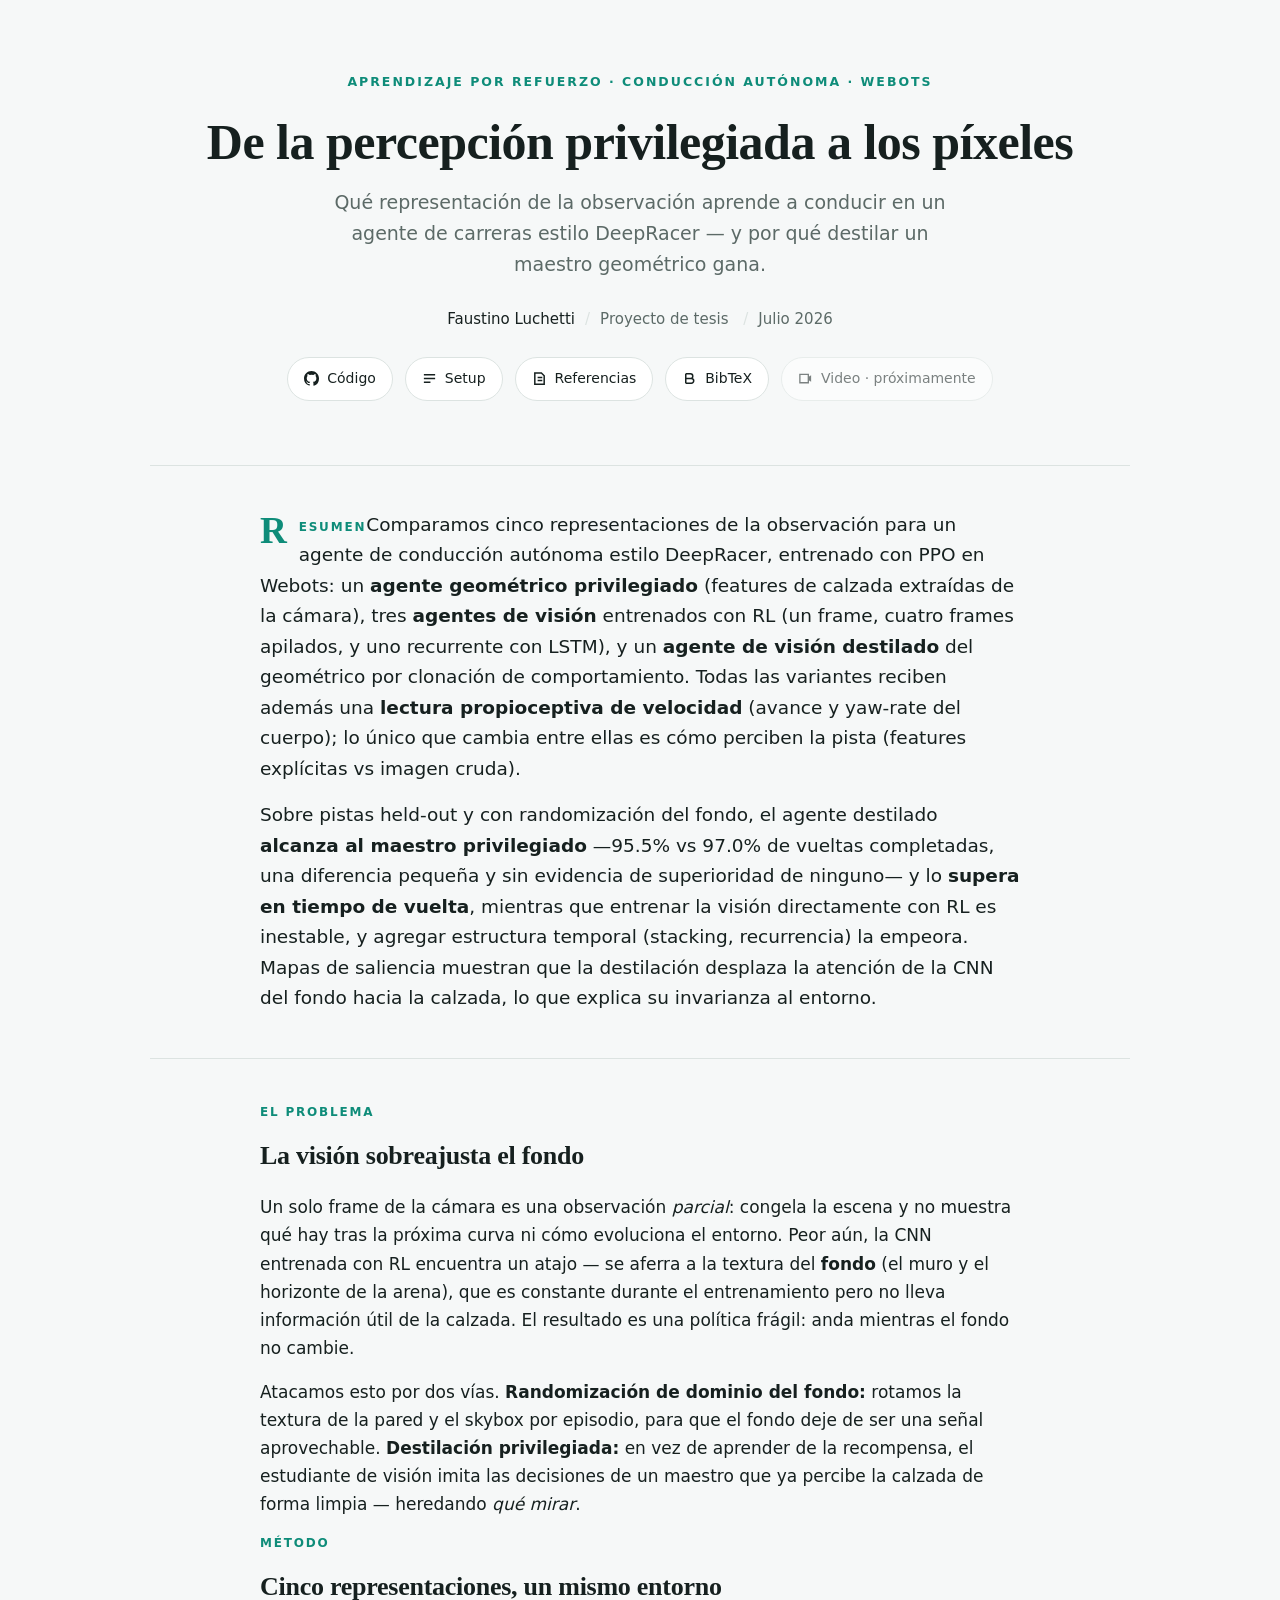
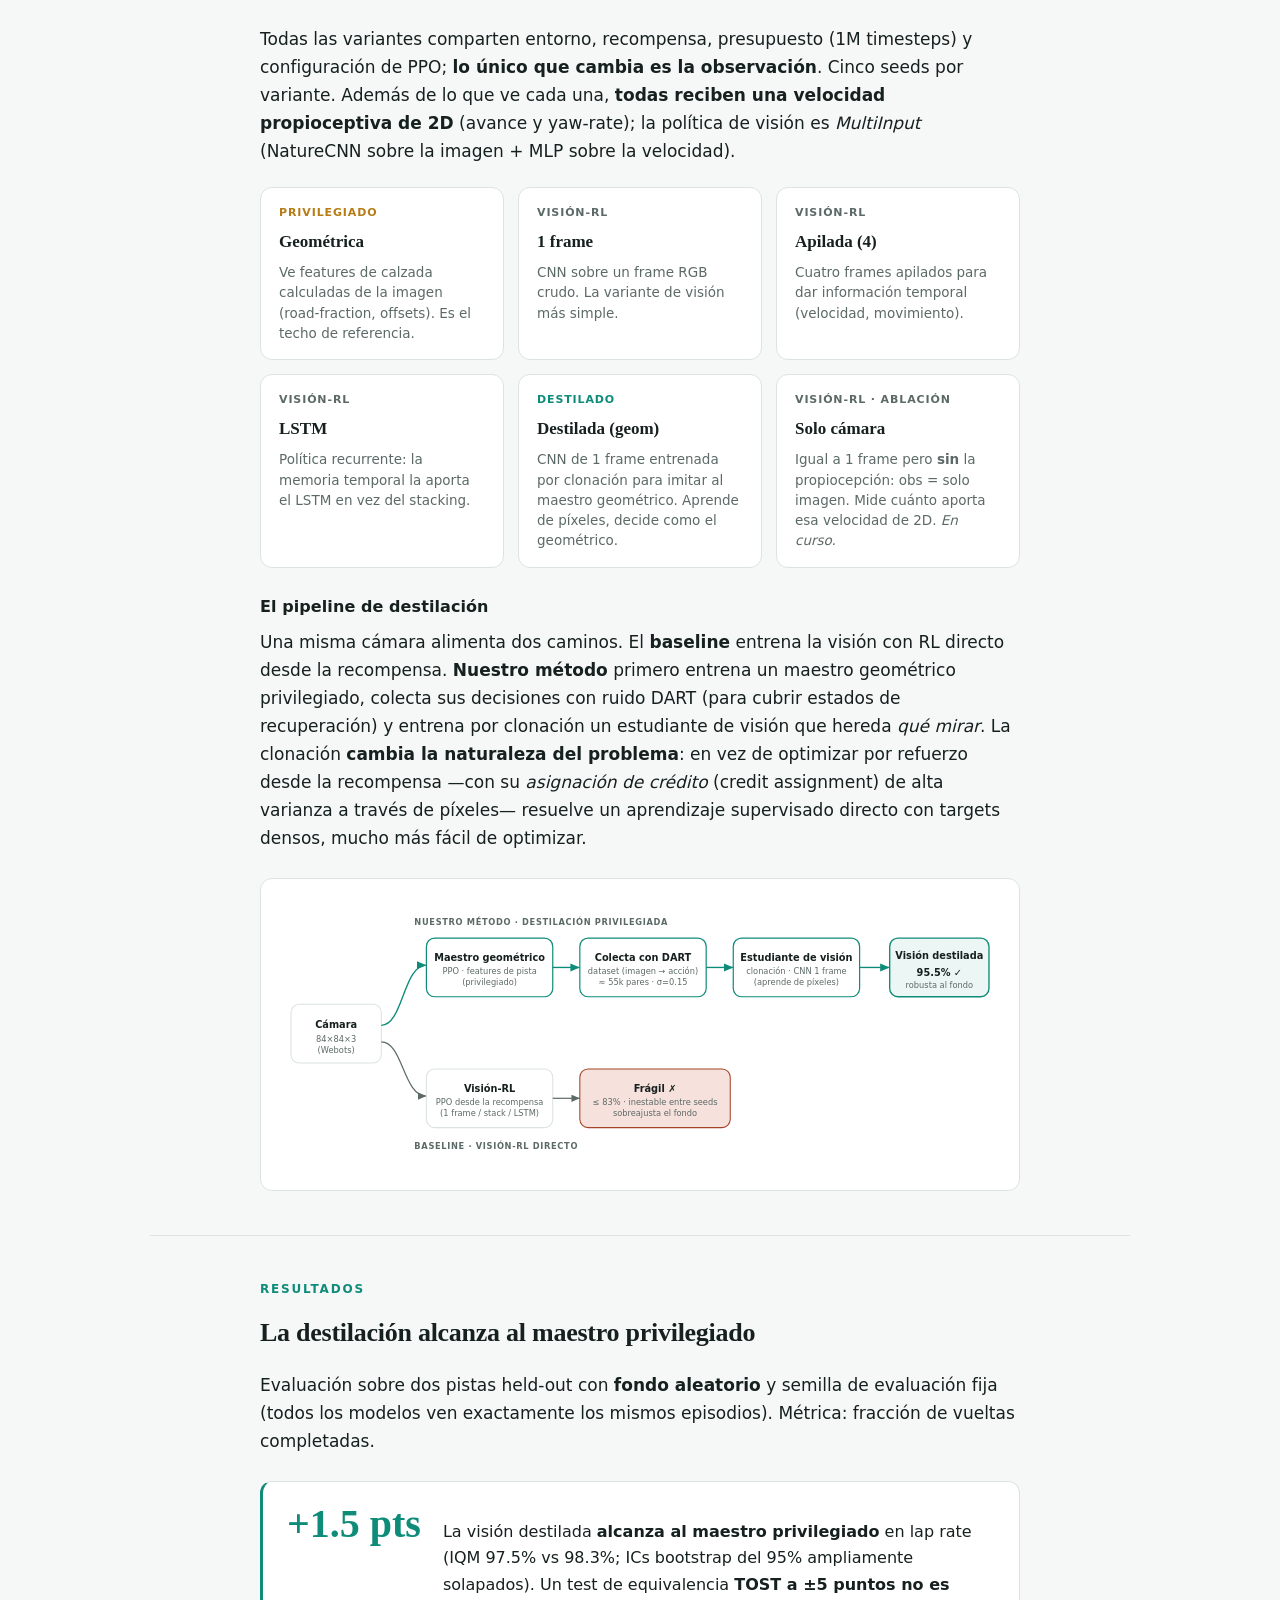
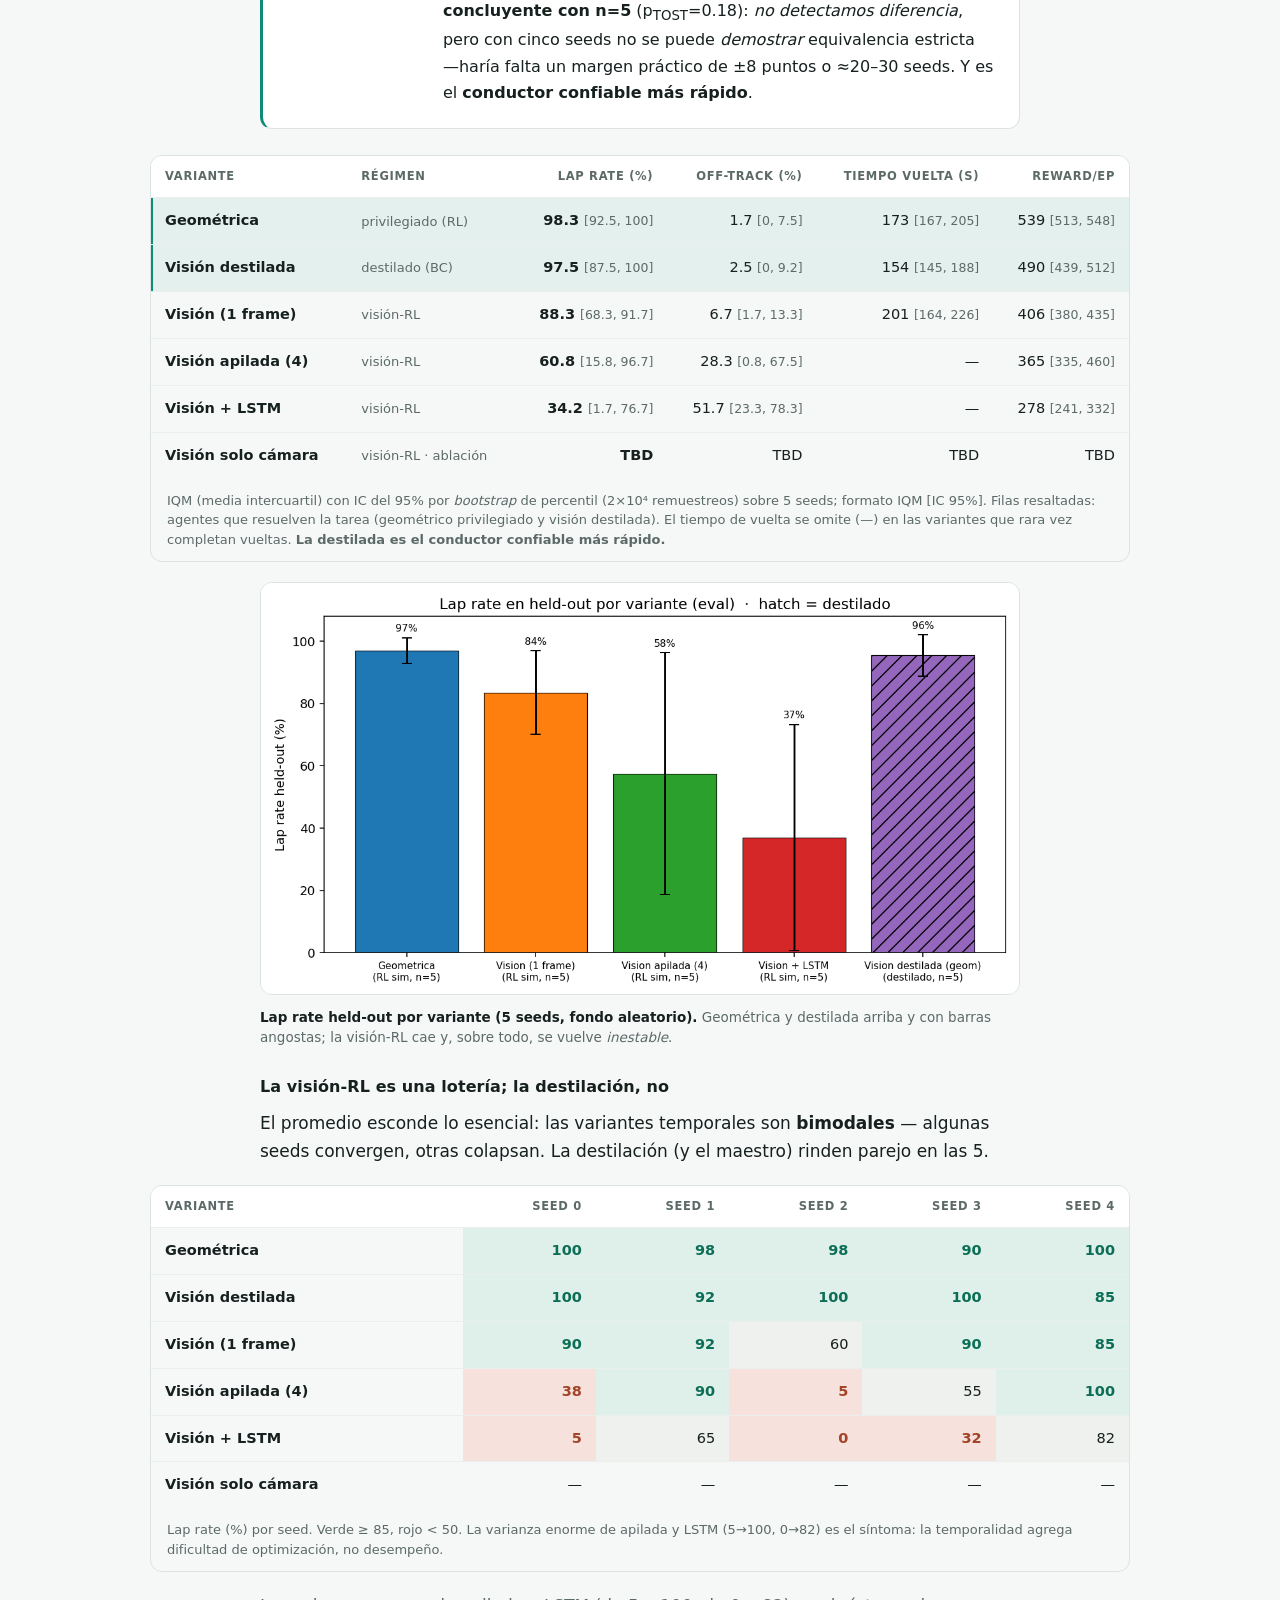
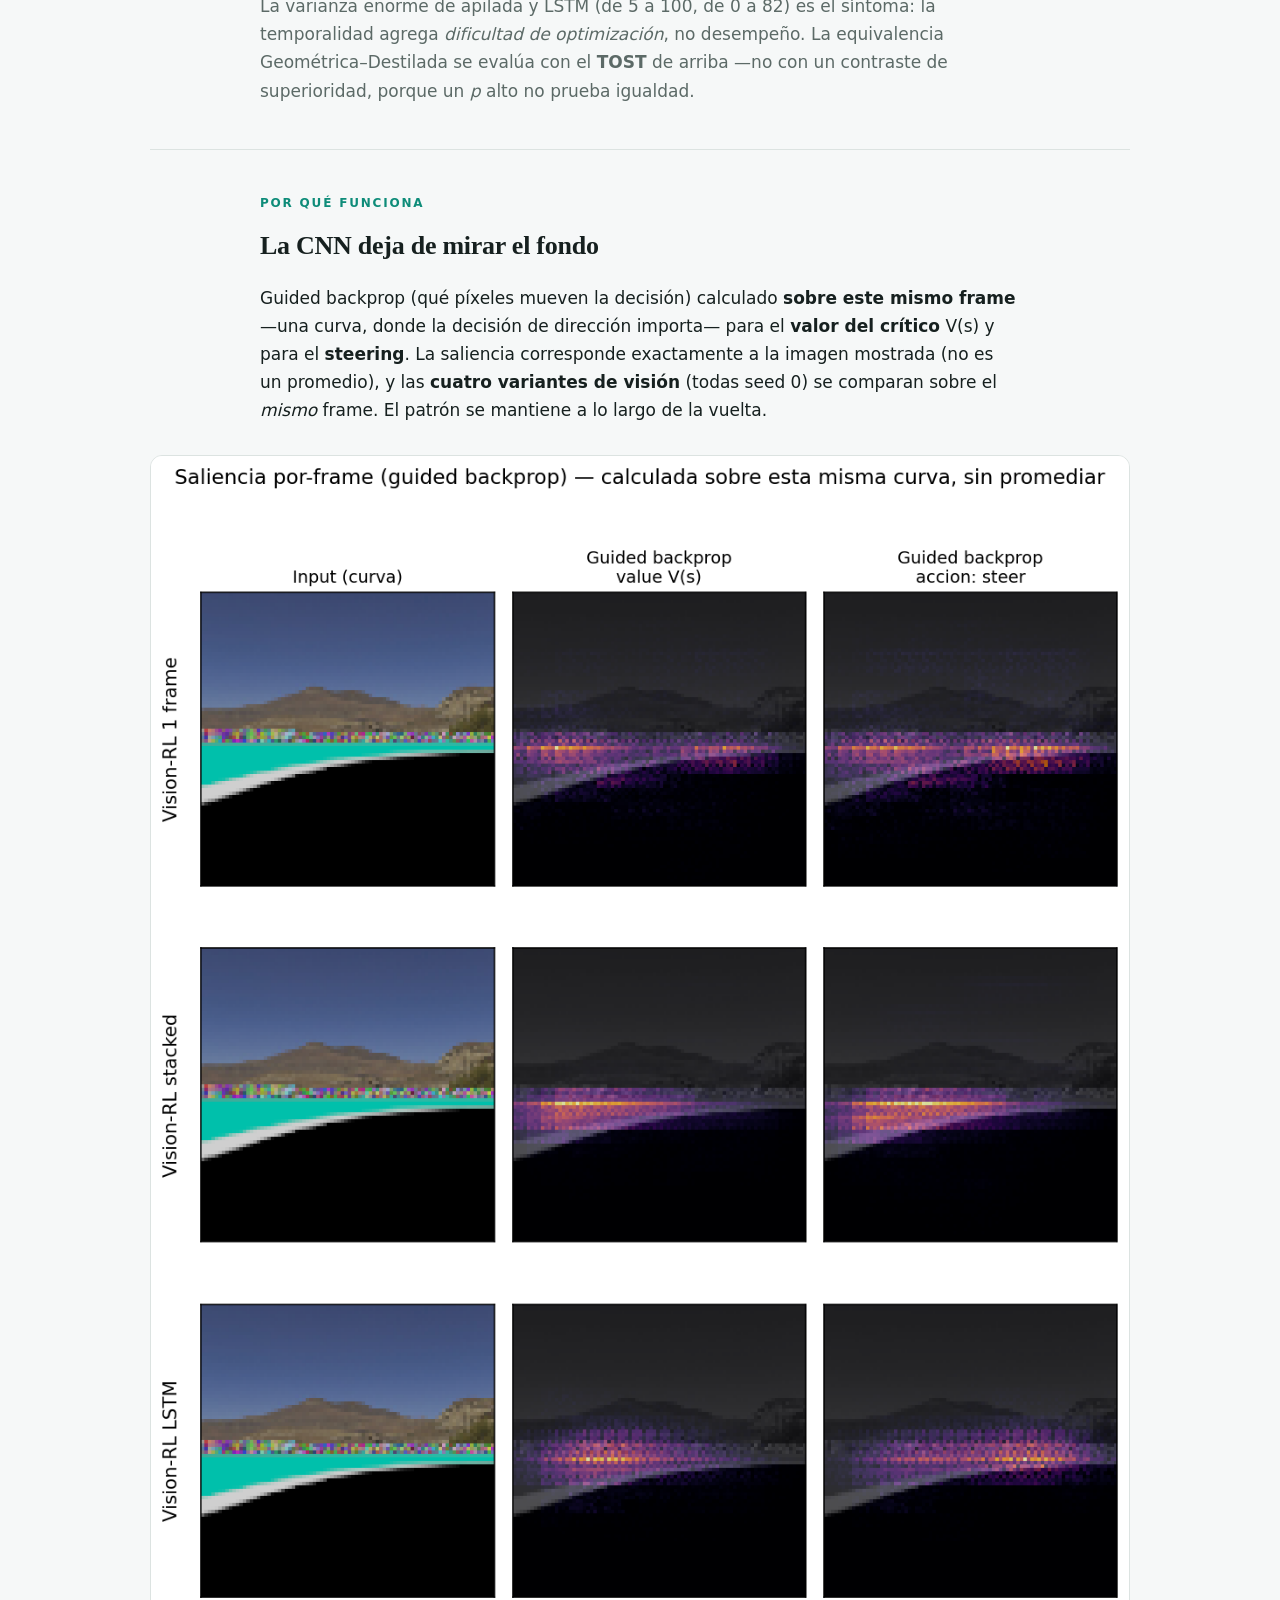
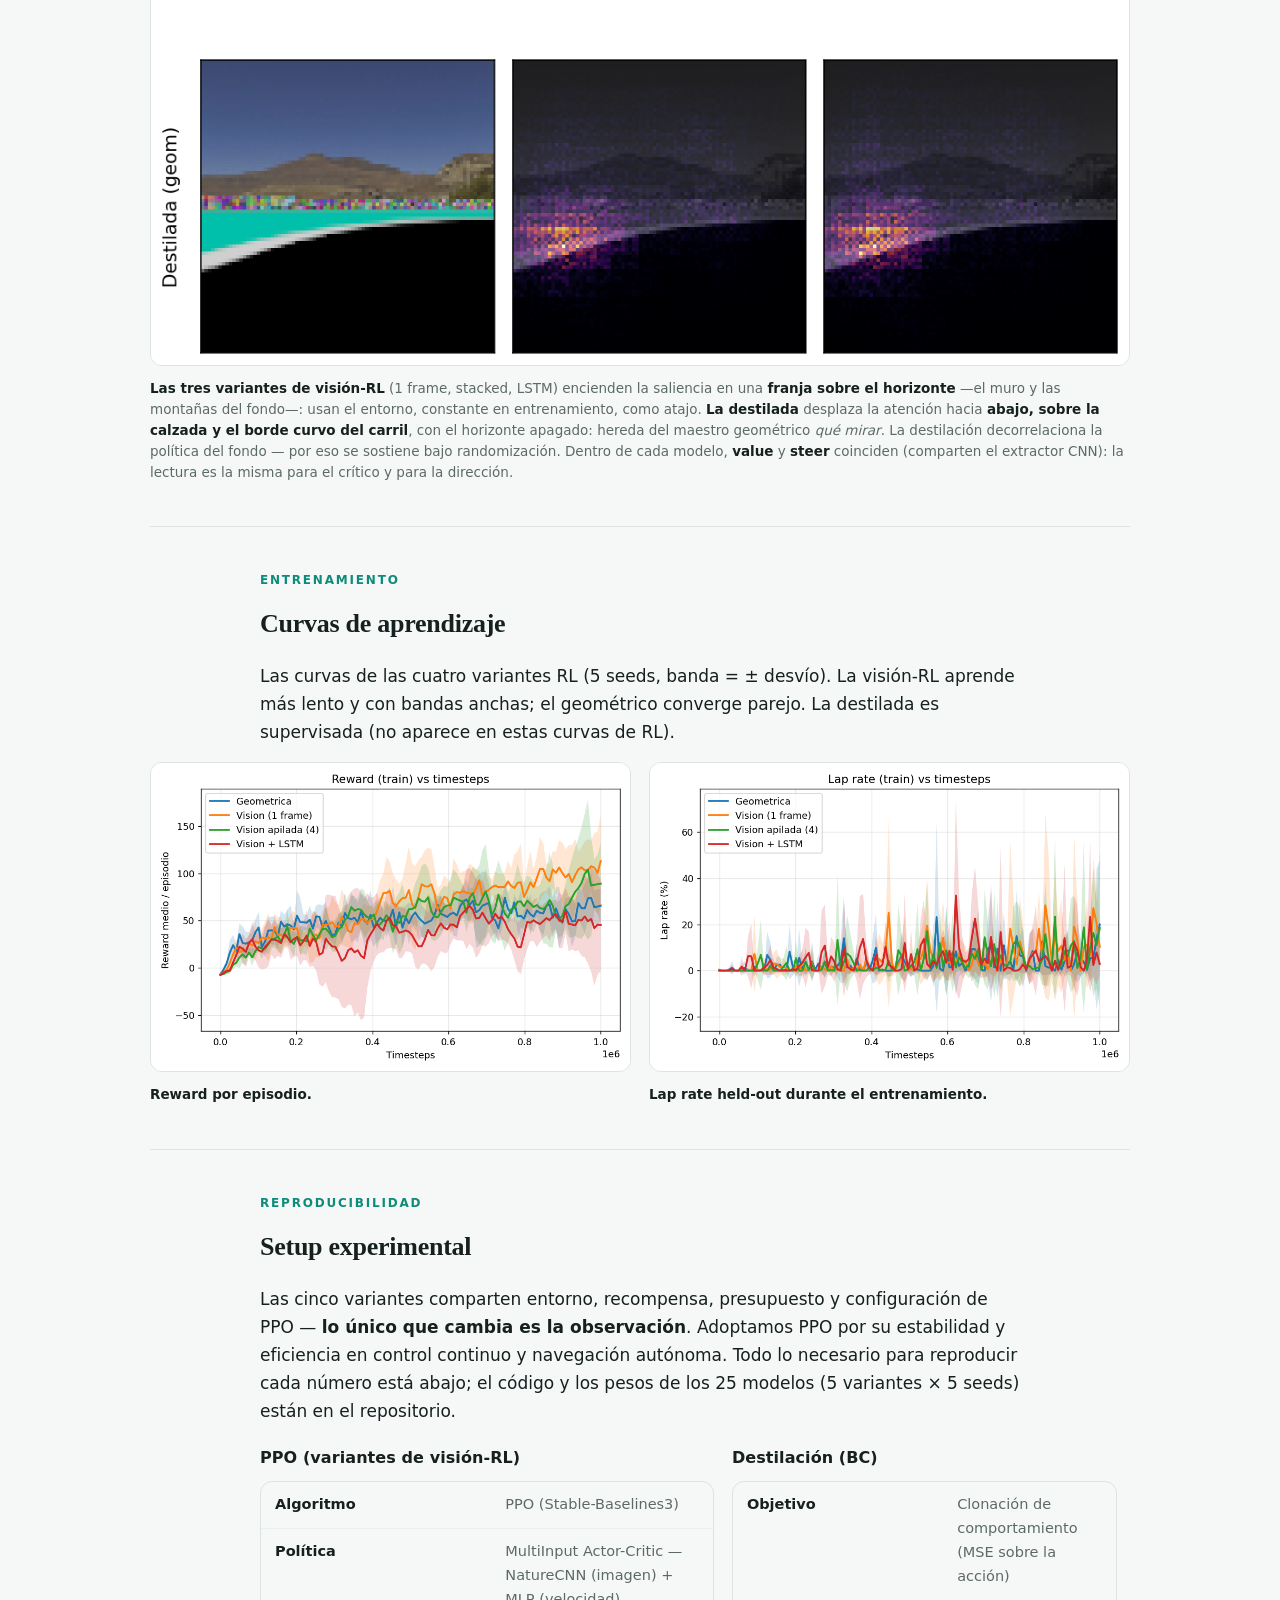
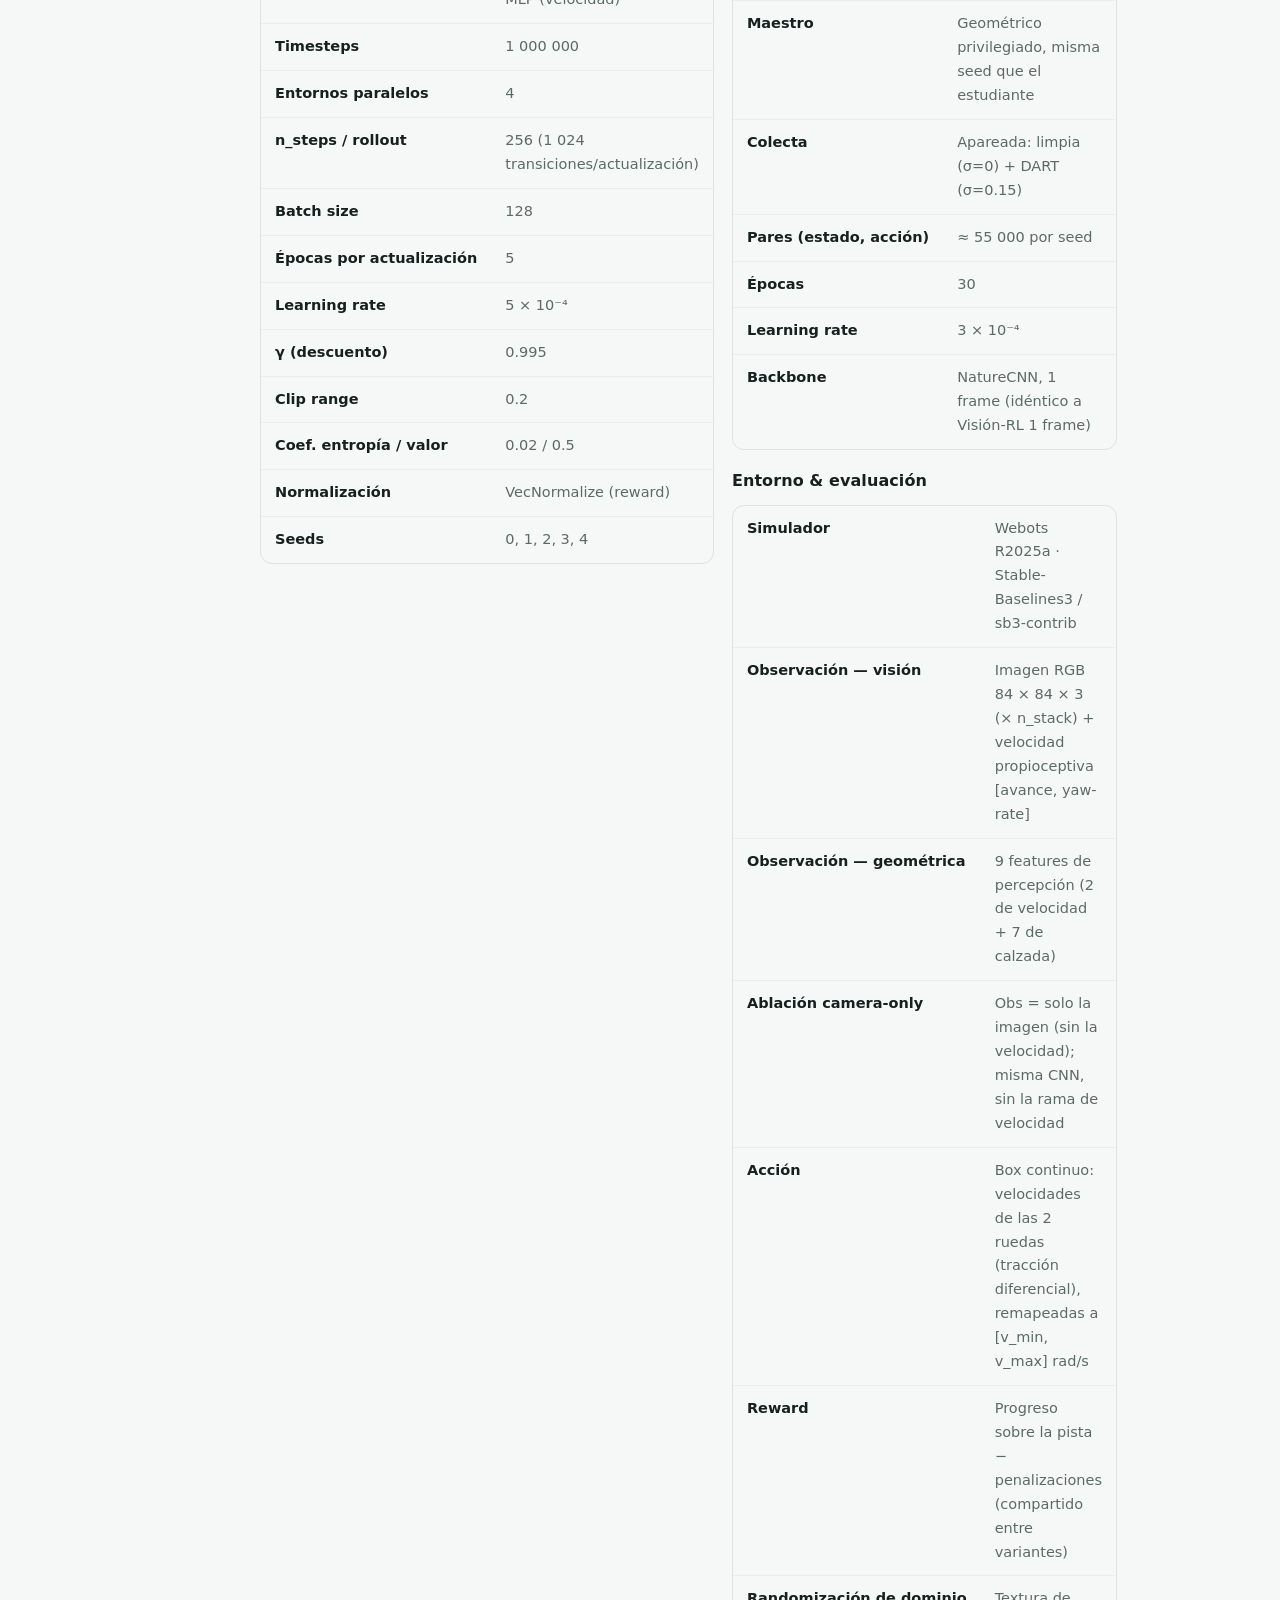
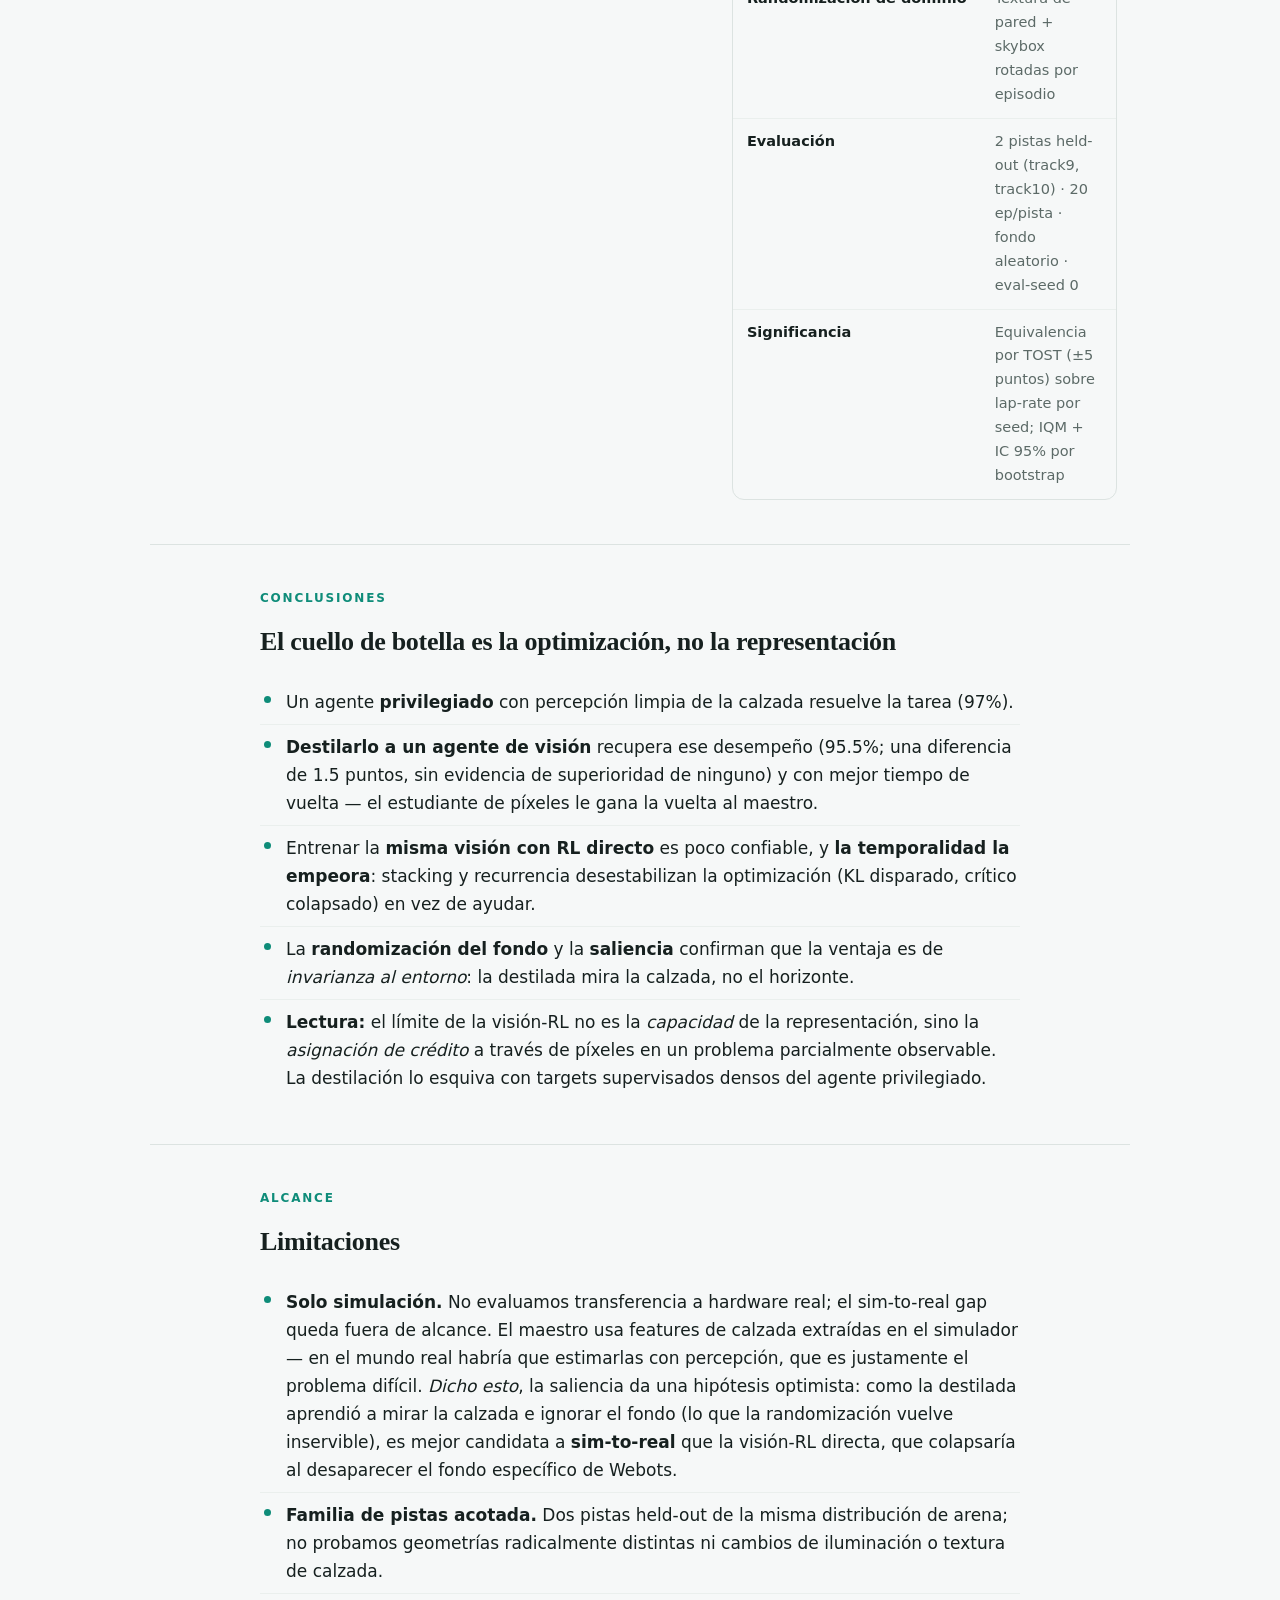
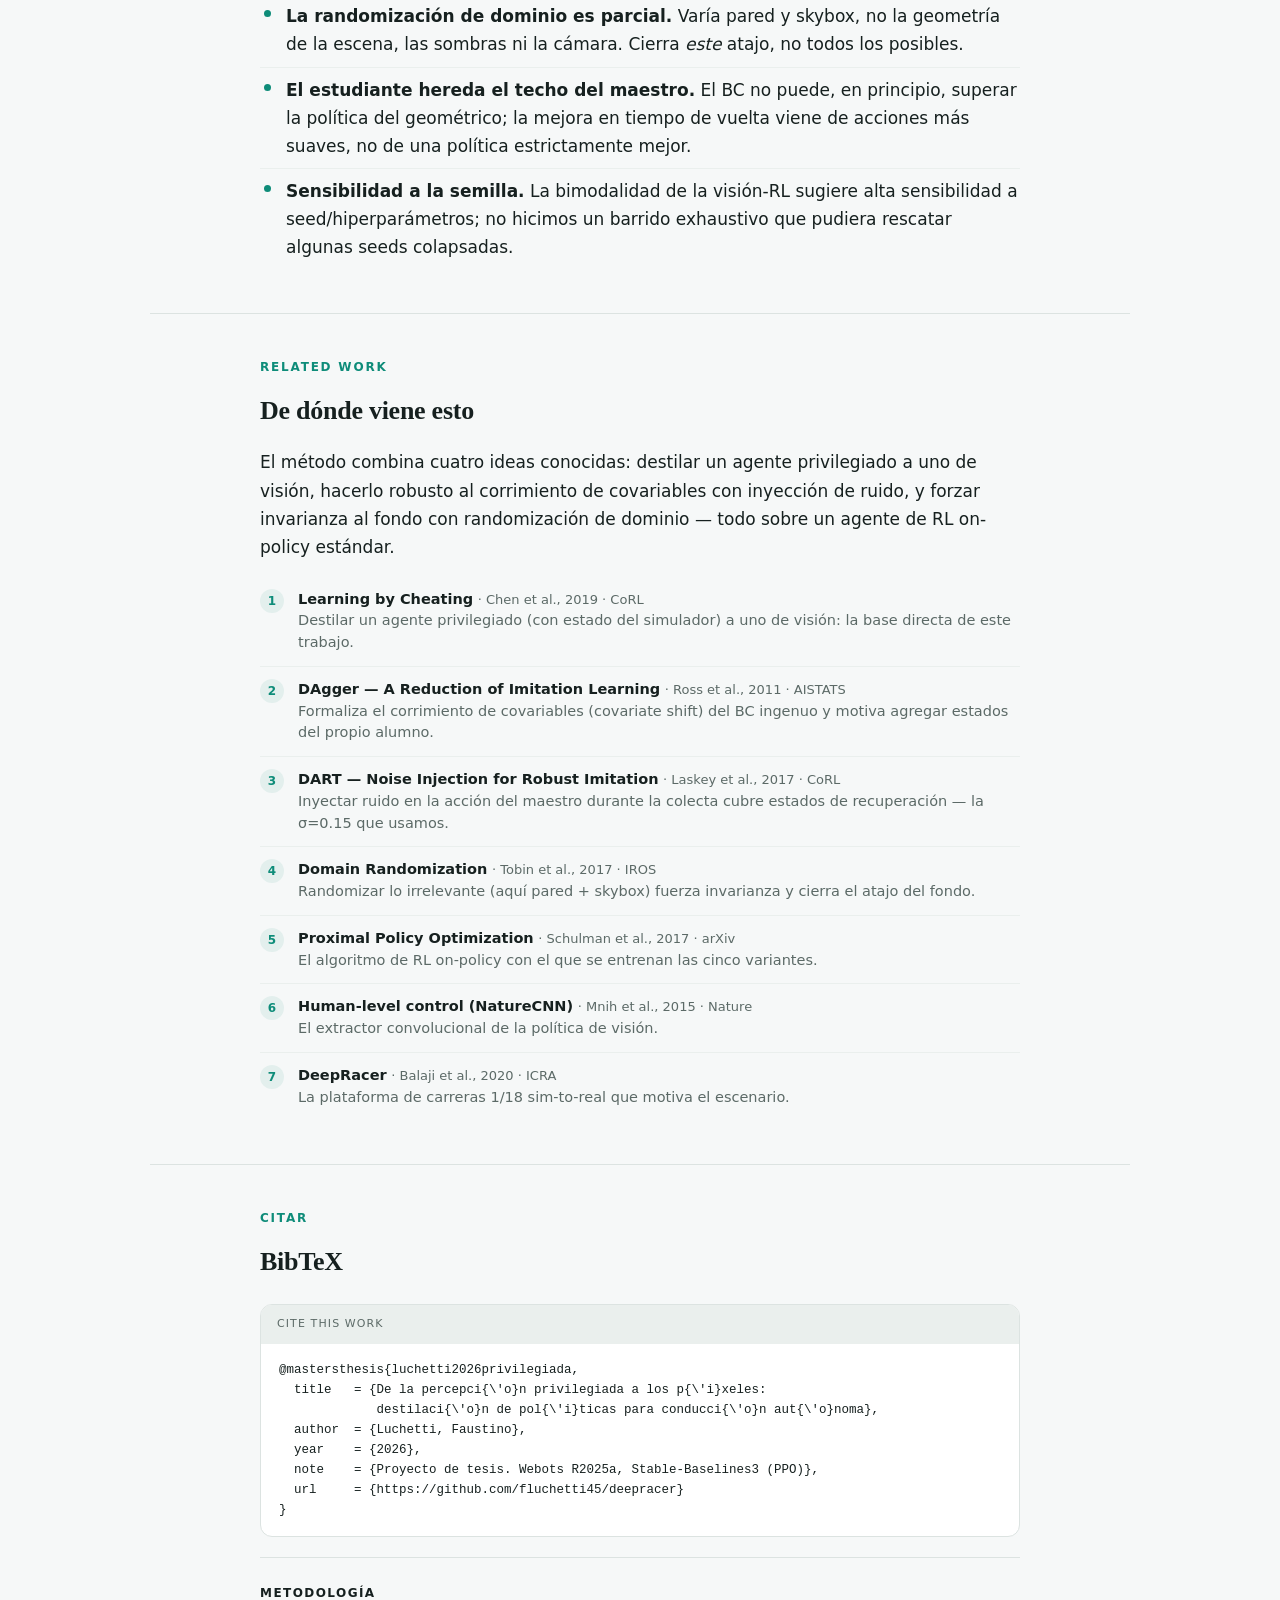
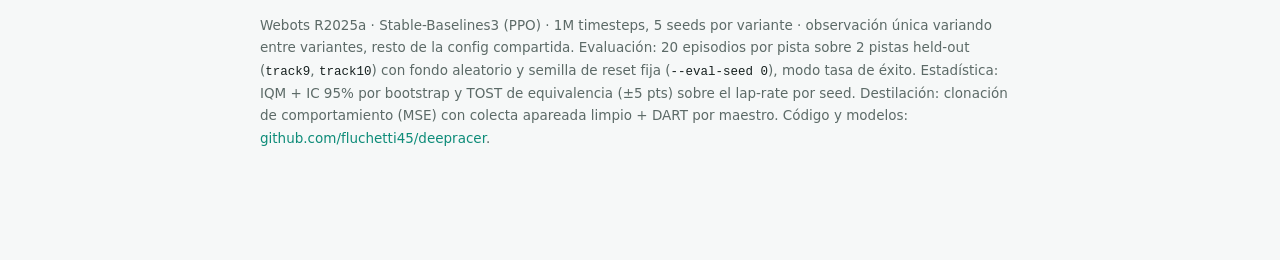
==== commit 611c0edc: "paper/docs: sync con estado actual (IQM+TOST, propiocepcion, accion diferencial) - Reemplaza Media+-" ====
--- a/docs/index.html
+++ b/docs/index.html
@@ -5,7 +5,7 @@
 <meta name="viewport" content="width=device-width, initial-scale=1">
 <meta name="description" content="Destilación de políticas geométrico→visión para conducción autónoma (Webots + PPO).">
 <meta property="og:title" content="De la percepción privilegiada a los píxeles">
-<meta property="og:description" content="La visión destilada iguala al maestro geométrico privilegiado (95.5% vs 97%, p=1.0) en DeepRacer.">
+<meta property="og:description" content="La visión destilada alcanza al maestro geométrico privilegiado (95.5% vs 97%) en DeepRacer.">
 <link rel="icon" href="data:image/svg+xml,<svg xmlns=%22http://www.w3.org/2000/svg%22 viewBox=%220 0 100 100%22><text y=%22.9em%22 font-size=%2290%22>🏎️</text></svg>">
 <style>html,body{margin:0;padding:0}</style>
 <title>De la percepción privilegiada a los píxeles — Destilación de políticas para conducción autónoma</title>
@@ -220,12 +220,15 @@
   <p><span class="kicker">Resumen</span>Comparamos cinco representaciones de la observación para un
   agente de conducción autónoma estilo DeepRacer, entrenado con PPO en Webots: un
   <strong>agente geométrico privilegiado</strong> (features de calzada extraídas de la cámara), tres
-  <strong>agentes de visión pura</strong> entrenados con RL (un frame, cuatro frames apilados, y uno
+  <strong>agentes de visión</strong> entrenados con RL (un frame, cuatro frames apilados, y uno
   recurrente con LSTM), y un <strong>agente de visión destilado</strong> del geométrico por clonación
-  de comportamiento.</p>
-  <p>Sobre pistas held-out y con randomización del fondo, el agente destilado <strong>iguala al maestro
-  privilegiado</strong> —95.5% vs 97.0% de vueltas completadas, sin diferencia estadística— y lo
-  <strong>supera en tiempo de vuelta</strong>, mientras que entrenar la visión directamente con RL es
+  de comportamiento. Todas las variantes reciben además una <strong>lectura propioceptiva de
+  velocidad</strong> (avance y yaw-rate del cuerpo); lo único que cambia entre ellas es cómo perciben
+  la pista (features explícitas vs imagen cruda).</p>
+  <p>Sobre pistas held-out y con randomización del fondo, el agente destilado <strong>alcanza al maestro
+  privilegiado</strong> —95.5% vs 97.0% de vueltas completadas, una diferencia pequeña y sin evidencia de
+  superioridad de ninguno— y lo <strong>supera en tiempo de vuelta</strong>, mientras que entrenar la
+  visión directamente con RL es
   inestable, y agregar estructura temporal (stacking, recurrencia) la empeora. Mapas de saliencia
   muestran que la destilación desplaza la atención de la CNN del fondo hacia la calzada, lo que explica
   su invarianza al entorno.</p>
@@ -235,9 +238,9 @@
 
 <section class="wrap">
   <div class="kicker">El problema</div>
-  <h2>La visión pura sobreajusta el fondo</h2>
-  <p>Un solo cuadro de la cámara es una observación <em>parcial</em>: no dice velocidad ni hacia dónde
-  gira la escena. Peor aún, la CNN entrenada con RL encuentra un atajo — se aferra a la textura del
+  <h2>La visión sobreajusta el fondo</h2>
+  <p>Un solo frame de la cámara es una observación <em>parcial</em>: congela la escena y no muestra qué
+  hay tras la próxima curva ni cómo evoluciona el entorno. Peor aún, la CNN entrenada con RL encuentra un atajo — se aferra a la textura del
   <strong>fondo</strong> (el muro y el horizonte de la arena), que es constante durante el entrenamiento
   pero no lleva información útil de la calzada. El resultado es una política frágil: anda mientras el
   fondo no cambie.</p>
@@ -251,25 +254,32 @@
   <div class="kicker">Método</div>
   <h2>Cinco representaciones, un mismo entorno</h2>
   <p>Todas las variantes comparten entorno, recompensa, presupuesto (1M timesteps) y configuración de PPO;
-  <strong>lo único que cambia es la observación</strong>. Cinco seeds por variante.</p>
+  <strong>lo único que cambia es la observación</strong>. Cinco seeds por variante. Además de lo que ve
+  cada una, <strong>todas reciben una velocidad propioceptiva de 2D</strong> (avance y yaw-rate); la
+  política de visión es <em>MultiInput</em> (NatureCNN sobre la imagen + MLP sobre la velocidad).</p>
   <div class="grid">
     <div class="card priv"><div class="tag">Privilegiado</div><h4>Geométrica</h4>
       <p>Ve features de calzada calculadas de la imagen (road-fraction, offsets). Es el techo de referencia.</p></div>
     <div class="card"><div class="tag">Visión-RL</div><h4>1 frame</h4>
-      <p>CNN sobre un cuadro RGB crudo. La visión pura mínima.</p></div>
+      <p>CNN sobre un frame RGB crudo. La variante de visión más simple.</p></div>
     <div class="card"><div class="tag">Visión-RL</div><h4>Apilada (4)</h4>
       <p>Cuatro frames apilados para dar información temporal (velocidad, movimiento).</p></div>
     <div class="card"><div class="tag">Visión-RL</div><h4>LSTM</h4>
       <p>Política recurrente: la memoria temporal la aporta el LSTM en vez del stacking.</p></div>
     <div class="card dist"><div class="tag">Destilado</div><h4>Destilada (geom)</h4>
       <p>CNN de 1 frame entrenada por clonación para imitar al maestro geométrico. Aprende de píxeles, decide como el geométrico.</p></div>
+    <div class="card"><div class="tag">Visión-RL · ablación</div><h4>Solo cámara</h4>
+      <p>Igual a 1 frame pero <strong>sin</strong> la propiocepción: obs = solo imagen. Mide cuánto aporta esa velocidad de 2D. <em>En curso.</em></p></div>
   </div>
 
   <h3>El pipeline de destilación</h3>
   <p>Una misma cámara alimenta dos caminos. El <strong>baseline</strong> entrena la visión con RL directo
   desde la recompensa. <strong>Nuestro método</strong> primero entrena un maestro geométrico privilegiado,
   colecta sus decisiones con ruido DART (para cubrir estados de recuperación) y entrena por clonación un
-  estudiante de visión que hereda <em>qué mirar</em>.</p>
+  estudiante de visión que hereda <em>qué mirar</em>. La clonación <strong>cambia la naturaleza del
+  problema</strong>: en vez de optimizar por refuerzo desde la recompensa —con su <em>asignación de
+  crédito</em> (credit assignment) de alta varianza a través de píxeles— resuelve un aprendizaje
+  supervisado directo con targets densos, mucho más fácil de optimizar.</p>
   <figure class="diagram">
     
 <svg viewBox="0 0 960 360" role="img" width="100%"
@@ -351,15 +361,18 @@
 
 <section class="wide">
   <div class="wrap"><div class="kicker">Resultados</div>
-  <h2>La destilación iguala al maestro privilegiado</h2>
+  <h2>La destilación alcanza al maestro privilegiado</h2>
   <p>Evaluación sobre dos pistas held-out con <strong>fondo aleatorio</strong> y semilla de evaluación fija
   (todos los modelos ven exactamente los mismos episodios). Métrica: fracción de vueltas completadas.</p>
 
   <div class="callout">
-    <div class="stat">p = 1.000</div>
-    <div class="txt">La visión destilada es <strong>estadísticamente indistinguible</strong> del maestro
-      geométrico privilegiado (Mann-Whitney sobre 5 seeds) — y con <strong>menor tiempo de vuelta</strong>.
-      Recupera la competencia del agente privilegiado desde los píxeles.</div>
+    <div class="stat">+1.5 pts</div>
+    <div class="txt">La visión destilada <strong>alcanza al maestro privilegiado</strong> en lap rate
+      (IQM 97.5% vs 98.3%; ICs bootstrap del 95% ampliamente solapados). Un test de equivalencia
+      <strong>TOST a ±5 puntos no es concluyente con n=5</strong> (p<sub>TOST</sub>=0.18): <em>no
+      detectamos diferencia</em>, pero con cinco seeds no se puede <em>demostrar</em> equivalencia estricta
+      —haría falta un margen práctico de ±8 puntos o ≈20–30 seeds. Y es el <strong>conductor confiable más
+      rápido</strong>.</div>
   </div>
   </div>
 
@@ -369,15 +382,17 @@
         <th class="num">Off-track&nbsp;(%)</th><th class="num">Tiempo vuelta&nbsp;(s)</th>
         <th class="num">Reward/ep</th></tr></thead>
       <tbody>
-<tr class="win"><th scope="row">Geométrica</th><td class="reg">privilegiado (RL)</td><td class="num strong">97.0 <span class="sd">± 4.1</span></td><td class="num">3.0 <span class="sd">± 4.1</span></td><td class="num">181 ± 22</td><td class="num">534 <span class="sd">± 18</span></td></tr>
-<tr class="win"><th scope="row">Visión destilada</th><td class="reg">destilado (BC)</td><td class="num strong">95.5 <span class="sd">± 6.7</span></td><td class="num">3.5 <span class="sd">± 4.9</span></td><td class="num">161 ± 25</td><td class="num">482 <span class="sd">± 37</span></td></tr>
-<tr><th scope="row">Visión (1 frame)</th><td class="reg">visión-RL</td><td class="num strong">83.5 <span class="sd">± 13.4</span></td><td class="num">7.0 <span class="sd">± 5.7</span></td><td class="num">197 ± 31</td><td class="num">406 <span class="sd">± 27</span></td></tr>
-<tr><th scope="row">Visión apilada (4)</th><td class="reg">visión-RL</td><td class="num strong">57.5 <span class="sd">± 38.8</span></td><td class="num">33.0 <span class="sd">± 33.0</span></td><td class="num">—</td><td class="num">382 <span class="sd">± 65</span></td></tr>
-<tr><th scope="row">Visión + LSTM</th><td class="reg">visión-RL</td><td class="num strong">37.0 <span class="sd">± 36.3</span></td><td class="num">51.5 <span class="sd">± 26.2</span></td><td class="num">—</td><td class="num">284 <span class="sd">± 44</span></td></tr>
+<tr class="win"><th scope="row">Geométrica</th><td class="reg">privilegiado (RL)</td><td class="num strong">98.3 <span class="sd">[92.5, 100]</span></td><td class="num">1.7 <span class="sd">[0, 7.5]</span></td><td class="num">173 <span class="sd">[167, 205]</span></td><td class="num">539 <span class="sd">[513, 548]</span></td></tr>
+<tr class="win"><th scope="row">Visión destilada</th><td class="reg">destilado (BC)</td><td class="num strong">97.5 <span class="sd">[87.5, 100]</span></td><td class="num">2.5 <span class="sd">[0, 9.2]</span></td><td class="num">154 <span class="sd">[145, 188]</span></td><td class="num">490 <span class="sd">[439, 512]</span></td></tr>
+<tr><th scope="row">Visión (1 frame)</th><td class="reg">visión-RL</td><td class="num strong">88.3 <span class="sd">[68.3, 91.7]</span></td><td class="num">6.7 <span class="sd">[1.7, 13.3]</span></td><td class="num">201 <span class="sd">[164, 226]</span></td><td class="num">406 <span class="sd">[380, 435]</span></td></tr>
+<tr><th scope="row">Visión apilada (4)</th><td class="reg">visión-RL</td><td class="num strong">60.8 <span class="sd">[15.8, 96.7]</span></td><td class="num">28.3 <span class="sd">[0.8, 67.5]</span></td><td class="num">—</td><td class="num">365 <span class="sd">[335, 460]</span></td></tr>
+<tr><th scope="row">Visión + LSTM</th><td class="reg">visión-RL</td><td class="num strong">34.2 <span class="sd">[1.7, 76.7]</span></td><td class="num">51.7 <span class="sd">[23.3, 78.3]</span></td><td class="num">—</td><td class="num">278 <span class="sd">[241, 332]</span></td></tr>
+<tr><th scope="row">Visión solo cámara</th><td class="reg">visión-RL · ablación</td><td class="num strong">TBD</td><td class="num">TBD</td><td class="num">TBD</td><td class="num">TBD</td></tr>
       </tbody>
-      <caption>Media ± desvío sobre 5 seeds. Filas resaltadas: agentes que resuelven la tarea
-        (geométrico privilegiado y visión destilada). El tiempo de vuelta solo es significativo cuando el
-        lap-rate es alto; en stacked/LSTM se omite. <b>La destilada es el conductor confiable más rápido.</b></caption>
+      <caption>IQM (media intercuartil) con IC del 95% por <em>bootstrap</em> de percentil (2×10⁴
+        remuestreos) sobre 5 seeds; formato IQM&nbsp;[IC&nbsp;95%]. Filas resaltadas: agentes que resuelven
+        la tarea (geométrico privilegiado y visión destilada). El tiempo de vuelta se omite (—) en las
+        variantes que rara vez completan vueltas. <b>La destilada es el conductor confiable más rápido.</b></caption>
     </table>
   </div>
 
@@ -403,28 +418,18 @@
 <tr><th scope="row">Visión (1 frame)</th><td class="num hi">90</td><td class="num hi">92</td><td class="num mid">60</td><td class="num hi">90</td><td class="num hi">85</td></tr>
 <tr><th scope="row">Visión apilada (4)</th><td class="num lo">38</td><td class="num hi">90</td><td class="num lo">5</td><td class="num mid">55</td><td class="num hi">100</td></tr>
 <tr><th scope="row">Visión + LSTM</th><td class="num lo">5</td><td class="num mid">65</td><td class="num lo">0</td><td class="num lo">32</td><td class="num mid">82</td></tr>
+<tr><th scope="row">Visión solo cámara</th><td class="num">—</td><td class="num">—</td><td class="num">—</td><td class="num">—</td><td class="num">—</td></tr>
       </tbody>
       <caption>Lap rate (%) por seed. Verde ≥ 85, rojo &lt; 50. La varianza enorme de apilada y LSTM
         (5→100, 0→82) es el síntoma: la temporalidad agrega dificultad de optimización, no desempeño.</caption>
     </table>
   </div>
 
-  <div class="tablewrap">
-    <table>
-      <thead><tr><th>Comparación</th><th class="num">p (Mann-Whitney)</th><th>Veredicto</th></tr></thead>
-      <tbody>
-<tr class="key"><th scope="row">Geométrica vs Visión destilada</th><td class="num mono">1.000</td><td><span class="badge key">sin diferencia</span></td></tr>
-<tr><th scope="row">Geométrica vs Visión (1 frame)</th><td class="num mono">0.032</td><td><span class="badge ">*</span></td></tr>
-<tr><th scope="row">Geométrica vs Visión + LSTM</th><td class="num mono">0.008</td><td><span class="badge ">**</span></td></tr>
-<tr><th scope="row">Visión destilada vs Visión + LSTM</th><td class="num mono">0.008</td><td><span class="badge ">**</span></td></tr>
-<tr><th scope="row">Visión destilada vs Visión (1 frame)</th><td class="num mono">0.079</td><td><span class="badge ">marginal</span></td></tr>
-<tr><th scope="row">Visión (1 frame) vs Visión + LSTM</th><td class="num mono">0.032</td><td><span class="badge ">*</span></td></tr>
-<tr><th scope="row">Visión destilada vs Visión apilada (4)</th><td class="num mono">0.103</td><td><span class="badge ">n.s.</span></td></tr>
-<tr><th scope="row">Geométrica vs Visión apilada (4)</th><td class="num mono">0.127</td><td><span class="badge ">n.s.</span></td></tr>
-      </tbody>
-      <caption>Test exacto de Mann-Whitney, dos colas, sobre lap-rate por seed (n=5).
-        * p&lt;0.05 &nbsp; ** p&lt;0.01 &nbsp; n.s. = no significativo (barras anchas de stacked/LSTM).</caption>
-    </table>
+  <div class="wrap">
+  <p class="muted">La varianza enorme de apilada y LSTM (de 5 a 100, de 0 a 82) es el síntoma: la
+  temporalidad agrega <em>dificultad de optimización</em>, no desempeño. La equivalencia
+  Geométrica–Destilada se evalúa con el <strong>TOST</strong> de arriba —no con un contraste de
+  superioridad, porque un <em>p</em> alto no prueba igualdad.</p>
   </div>
 </section>
 
@@ -441,7 +446,7 @@
   </div>
   <figure>
     <img src="[data-uri]" alt="Mapas de saliencia de las cuatro variantes de visión" loading="lazy">
-    <figcaption><b>Las tres variantes RL puras</b> (1 frame, stacked, LSTM) encienden la saliencia en una
+    <figcaption><b>Las tres variantes de visión-RL</b> (1 frame, stacked, LSTM) encienden la saliencia en una
       <b>franja sobre el horizonte</b> —el muro y las montañas del fondo—: usan el entorno, constante en
       entrenamiento, como atajo. <b>La destilada</b> desplaza la atención hacia <b>abajo, sobre la calzada
       y el borde curvo del carril</b>, con el horizonte apagado: hereda del maestro geométrico <em>qué
@@ -474,12 +479,13 @@
   <div class="wrap"><div class="kicker">Reproducibilidad</div>
   <h2>Setup experimental</h2>
   <p>Las cinco variantes comparten entorno, recompensa, presupuesto y configuración de PPO —
-  <strong>lo único que cambia es la observación</strong>. Todo lo necesario para reproducir cada número
-  está abajo; el código y los pesos de los 25 modelos (5 variantes × 5 seeds) están en el repositorio.</p>
+  <strong>lo único que cambia es la observación</strong>. Adoptamos PPO por su estabilidad y eficiencia en
+  control continuo y navegación autónoma. Todo lo necesario para reproducir cada número está abajo; el
+  código y los pesos de los 25 modelos (5 variantes × 5 seeds) están en el repositorio.</p>
 
   <div class="setupgrid">
     <div>
-      <h3>PPO (las cuatro variantes RL)</h3>
+      <h3>PPO (variantes de visión-RL)</h3>
       <div class="tablewrap"><table class="kv"><tbody>
 <tr><th scope="row">Algoritmo</th><td>PPO (Stable-Baselines3)</td></tr>
 <tr><th scope="row">Política</th><td>MultiInput Actor-Critic — NatureCNN (imagen) + MLP (velocidad)</td></tr>
@@ -510,13 +516,14 @@
       <h3 style="margin-top:18px">Entorno &amp; evaluación</h3>
       <div class="tablewrap"><table class="kv"><tbody>
 <tr><th scope="row">Simulador</th><td>Webots R2025a · Stable-Baselines3 / sb3-contrib</td></tr>
-<tr><th scope="row">Observación — visión</th><td>Imagen RGB 84 × 84 × 3  (× n_stack)</td></tr>
-<tr><th scope="row">Observación — geométrica</th><td>≈ 9 features de calzada (road-fraction, offset lateral, heading) + velocidad</td></tr>
-<tr><th scope="row">Acción</th><td>Box continuo (steer, throttle)</td></tr>
+<tr><th scope="row">Observación — visión</th><td>Imagen RGB 84 × 84 × 3 (× n_stack) + velocidad propioceptiva [avance, yaw-rate]</td></tr>
+<tr><th scope="row">Observación — geométrica</th><td>9 features de percepción (2 de velocidad + 7 de calzada)</td></tr>
+<tr><th scope="row">Ablación camera-only</th><td>Obs = solo la imagen (sin la velocidad); misma CNN, sin la rama de velocidad</td></tr>
+<tr><th scope="row">Acción</th><td>Box continuo: velocidades de las 2 ruedas (tracción diferencial), remapeadas a [v_min, v_max] rad/s</td></tr>
 <tr><th scope="row">Reward</th><td>Progreso sobre la pista − penalizaciones (compartido entre variantes)</td></tr>
 <tr><th scope="row">Randomización de dominio</th><td>Textura de pared + skybox rotadas por episodio</td></tr>
 <tr><th scope="row">Evaluación</th><td>2 pistas held-out (track9, track10) · 20 ep/pista · fondo aleatorio · eval-seed 0</td></tr>
-<tr><th scope="row">Significancia</th><td>Mann-Whitney exacto, dos colas, sobre lap-rate por seed (n=5)</td></tr>
+<tr><th scope="row">Significancia</th><td>Equivalencia por TOST (±5 puntos) sobre lap-rate por seed; IQM + IC 95% por bootstrap</td></tr>
       </tbody></table></div>
     </div>
   </div>
@@ -530,8 +537,9 @@
   <h2>El cuello de botella es la optimización, no la representación</h2>
   <ul class="clean">
     <li>Un agente <strong>privilegiado</strong> con percepción limpia de la calzada resuelve la tarea (97%).</li>
-    <li><strong>Destilarlo a visión pura</strong> recupera ese desempeño sin pérdida significativa (95.5%,
-      p=1.0) y con mejor tiempo de vuelta — el estudiante de píxeles le gana la vuelta al maestro.</li>
+    <li><strong>Destilarlo a un agente de visión</strong> recupera ese desempeño (95.5%; una diferencia de
+      1.5 puntos, sin evidencia de superioridad de ninguno) y con mejor tiempo de vuelta — el estudiante de
+      píxeles le gana la vuelta al maestro.</li>
     <li>Entrenar la <strong>misma visión con RL directo</strong> es poco confiable, y <strong>la
       temporalidad la empeora</strong>: stacking y recurrencia desestabilizan la optimización (KL disparado,
       crítico colapsado) en vez de ayudar.</li>
@@ -551,7 +559,10 @@
   <ul class="clean">
     <li><strong>Solo simulación.</strong> No evaluamos transferencia a hardware real; el sim-to-real gap
       queda fuera de alcance. El maestro usa features de calzada extraídas en el simulador — en el mundo
-      real habría que estimarlas con percepción, que es justamente el problema difícil.</li>
+      real habría que estimarlas con percepción, que es justamente el problema difícil. <em>Dicho esto</em>,
+      la saliencia da una hipótesis optimista: como la destilada aprendió a mirar la calzada e ignorar el
+      fondo (lo que la randomización vuelve inservible), es mejor candidata a <strong>sim-to-real</strong>
+      que la visión-RL directa, que colapsaría al desaparecer el fondo específico de Webots.</li>
     <li><strong>Familia de pistas acotada.</strong> Dos pistas held-out de la misma distribución de arena;
       no probamos geometrías radicalmente distintas ni cambios de iluminación o textura de calzada.</li>
     <li><strong>La randomización de dominio es parcial.</strong> Varía pared y skybox, no la geometría de la
@@ -606,8 +617,8 @@
   <p>Webots R2025a &middot; Stable-Baselines3 (PPO) &middot; 1M timesteps, 5 seeds por variante &middot;
   observación única variando entre variantes, resto de la config compartida. Evaluación: 20 episodios por
   pista sobre 2 pistas held-out (<code>track9</code>, <code>track10</code>) con fondo aleatorio y semilla
-  de reset fija (<code>--eval-seed 0</code>), modo tasa de éxito. Significancia: test exacto de
-  Mann-Whitney (dos colas) sobre el lap-rate por seed. Destilación: clonación de comportamiento (MSE) con
+  de reset fija (<code>--eval-seed 0</code>), modo tasa de éxito. Estadística: IQM + IC 95% por bootstrap
+  y TOST de equivalencia (±5 pts) sobre el lap-rate por seed. Destilación: clonación de comportamiento (MSE) con
   colecta apareada limpio + DART por maestro. Código y modelos:
   <a href="https://github.com/fluchetti45/deepracer" target="_blank" rel="noopener">github.com/fluchetti45/deepracer</a>.</p>
 </footer>
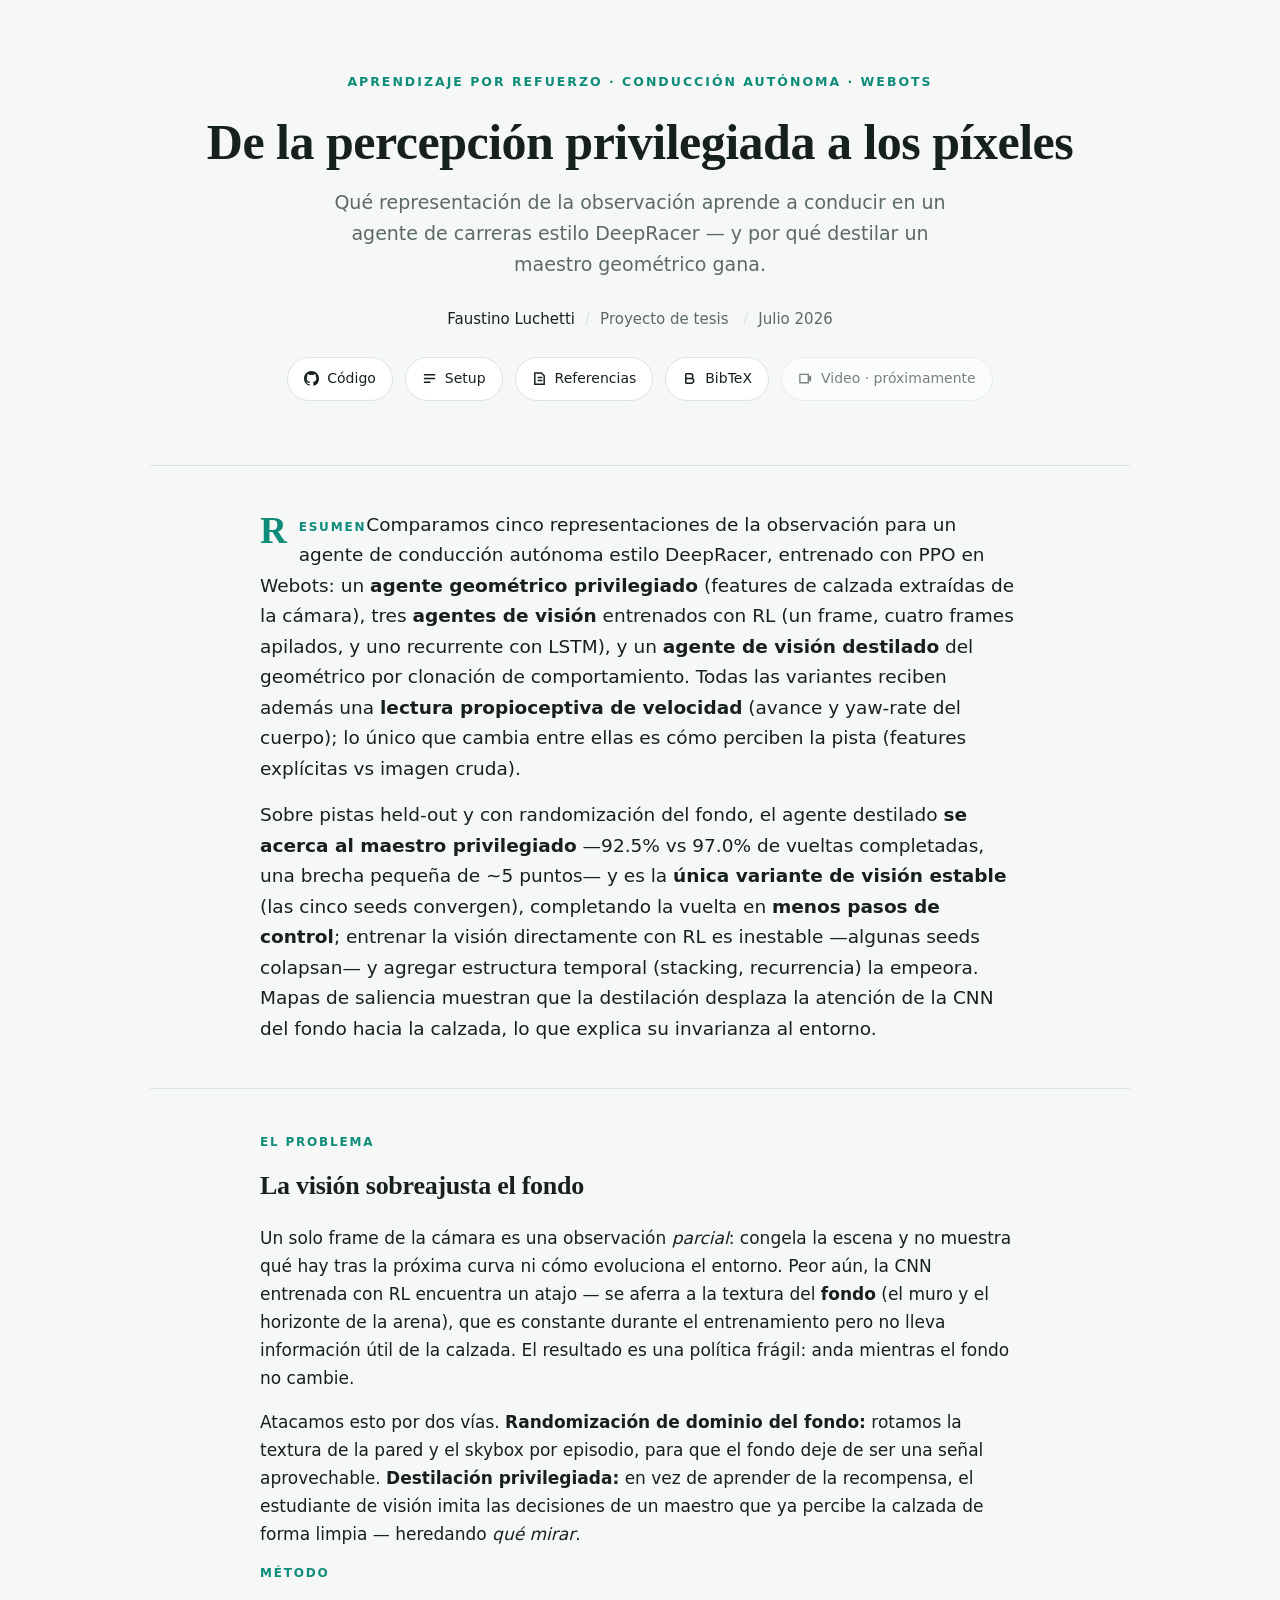
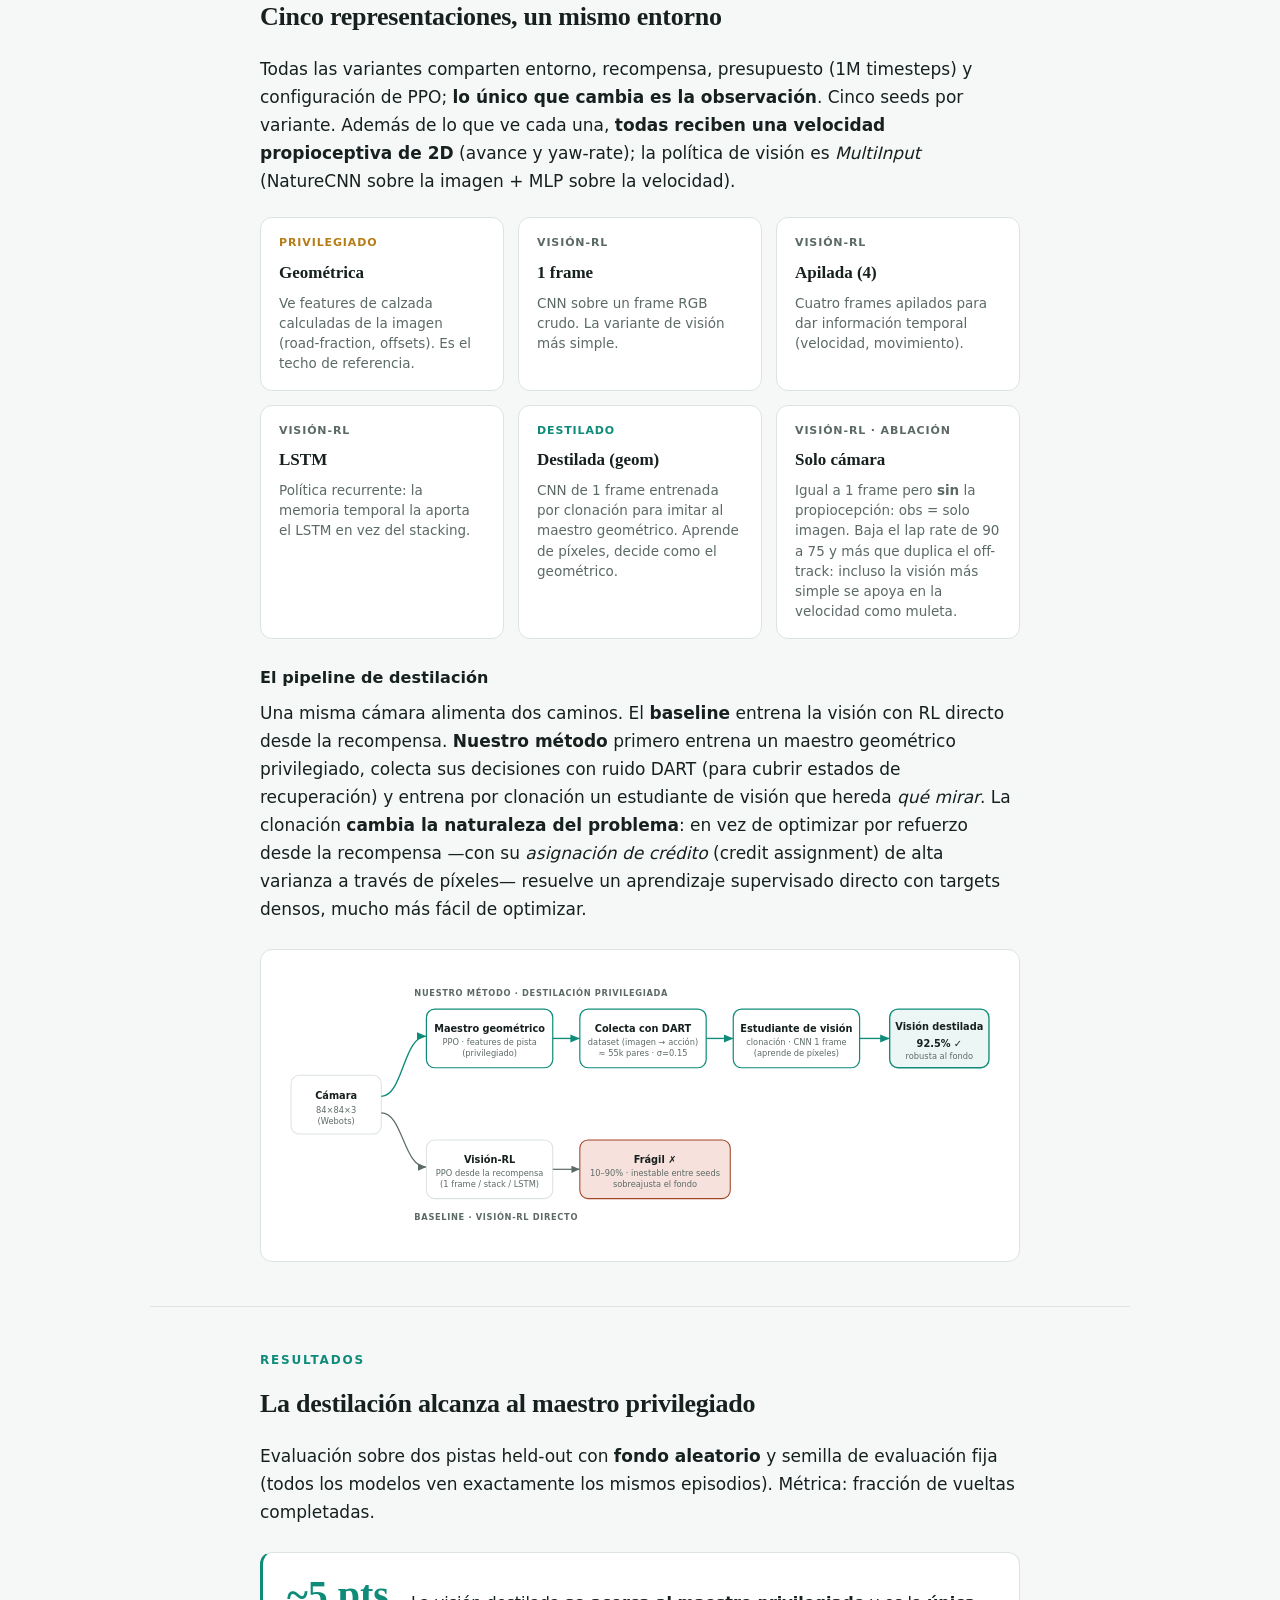
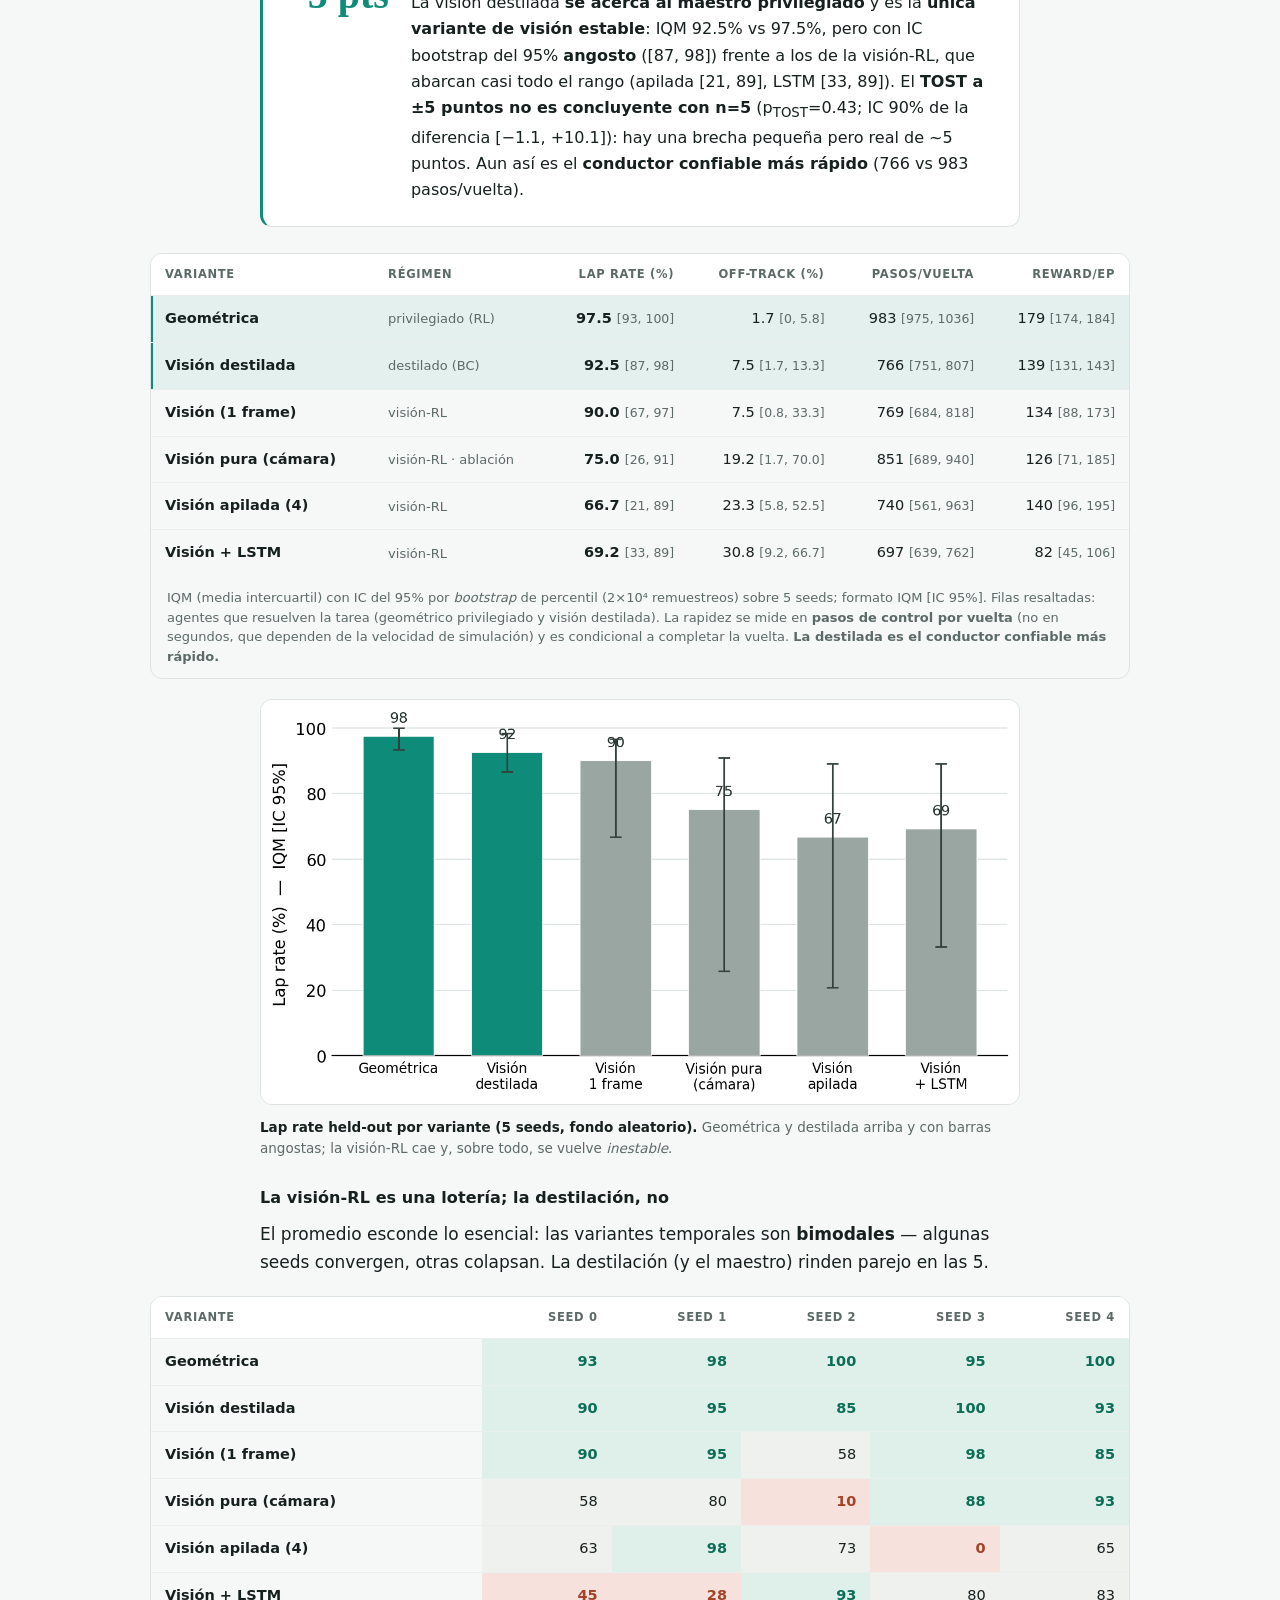
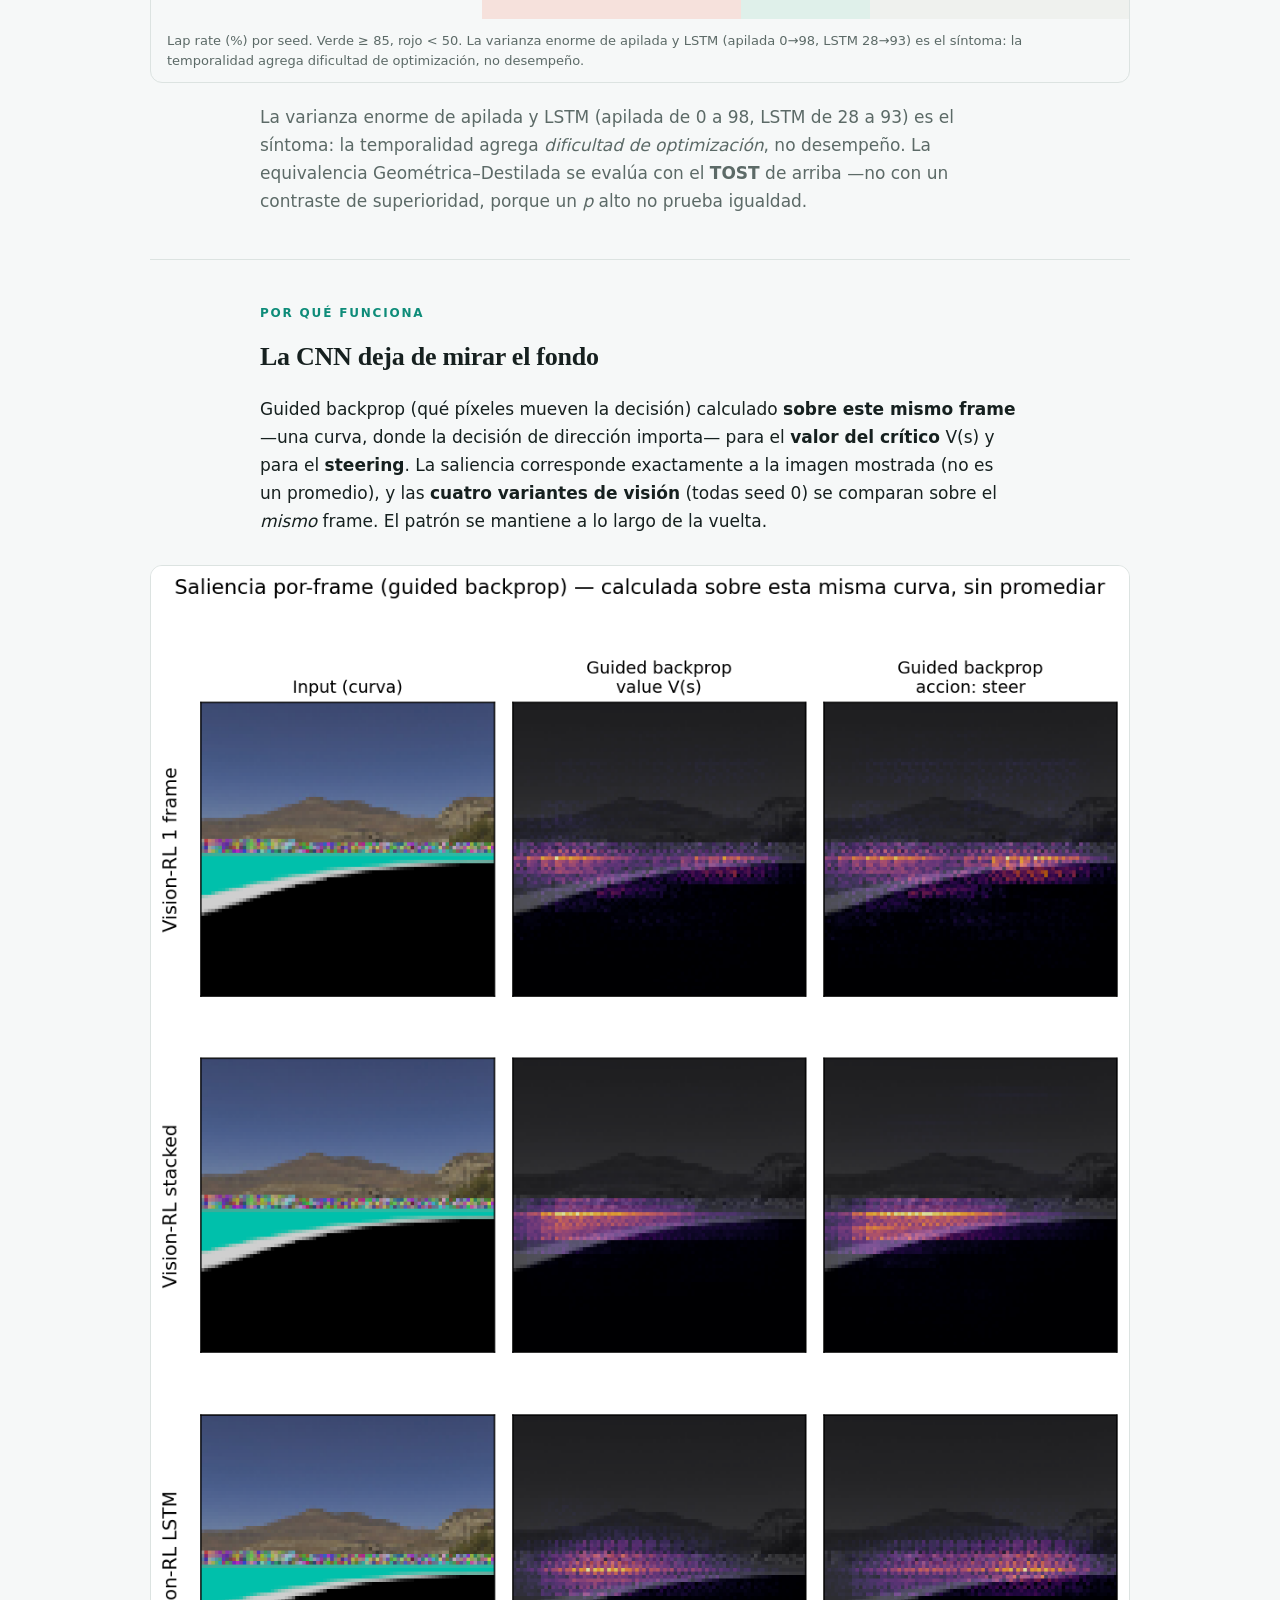
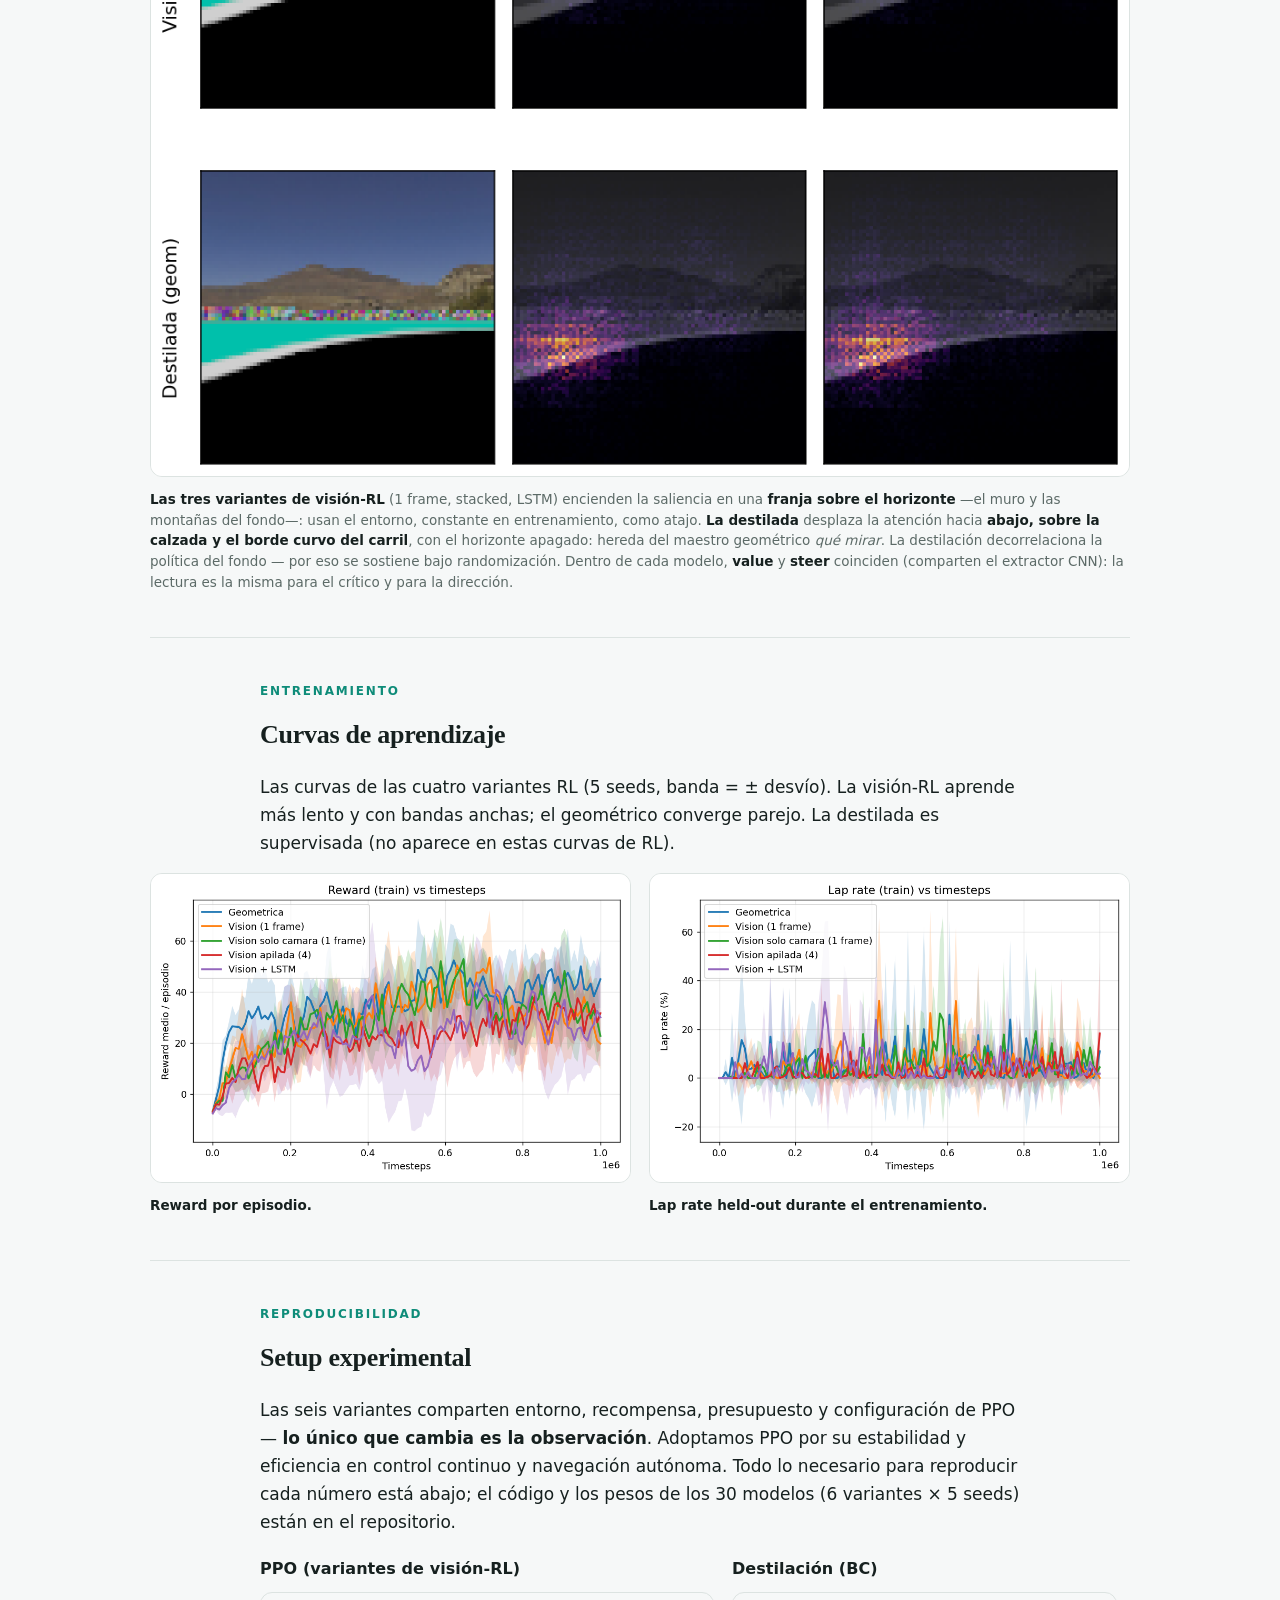
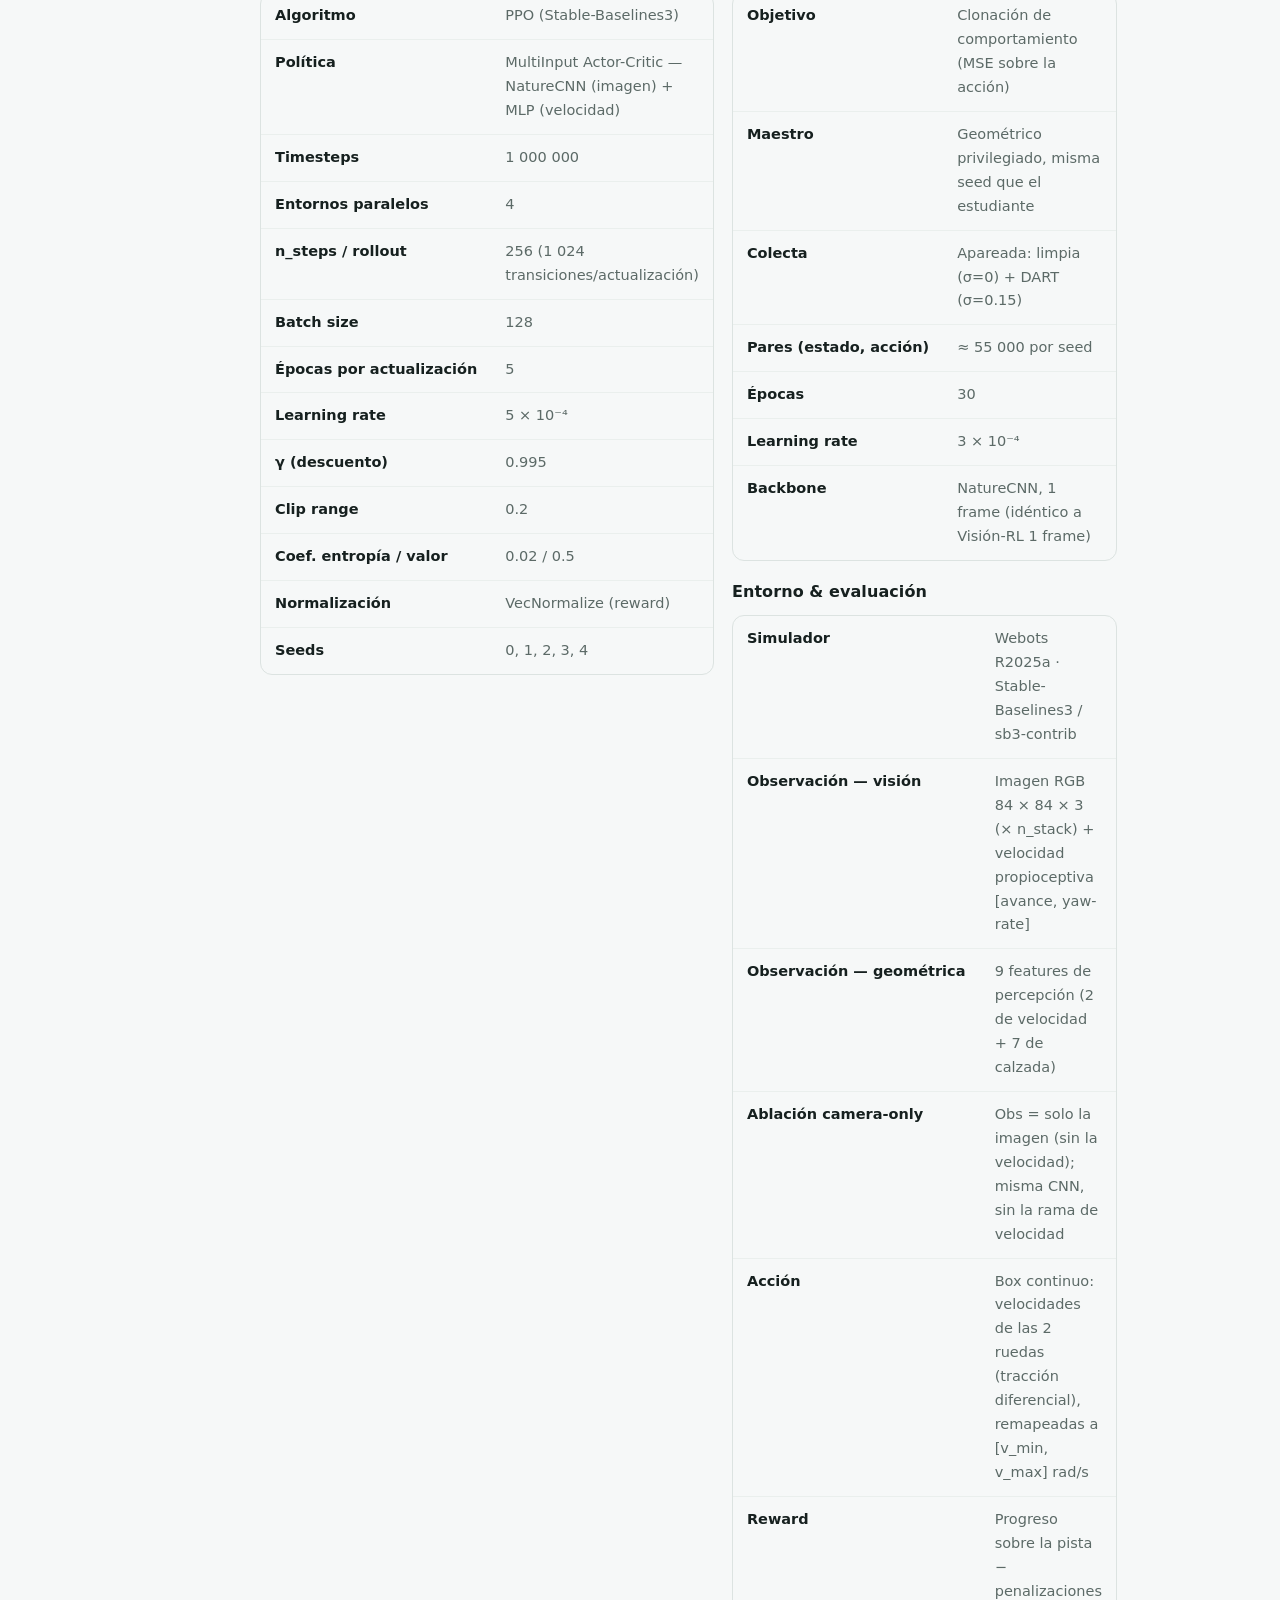
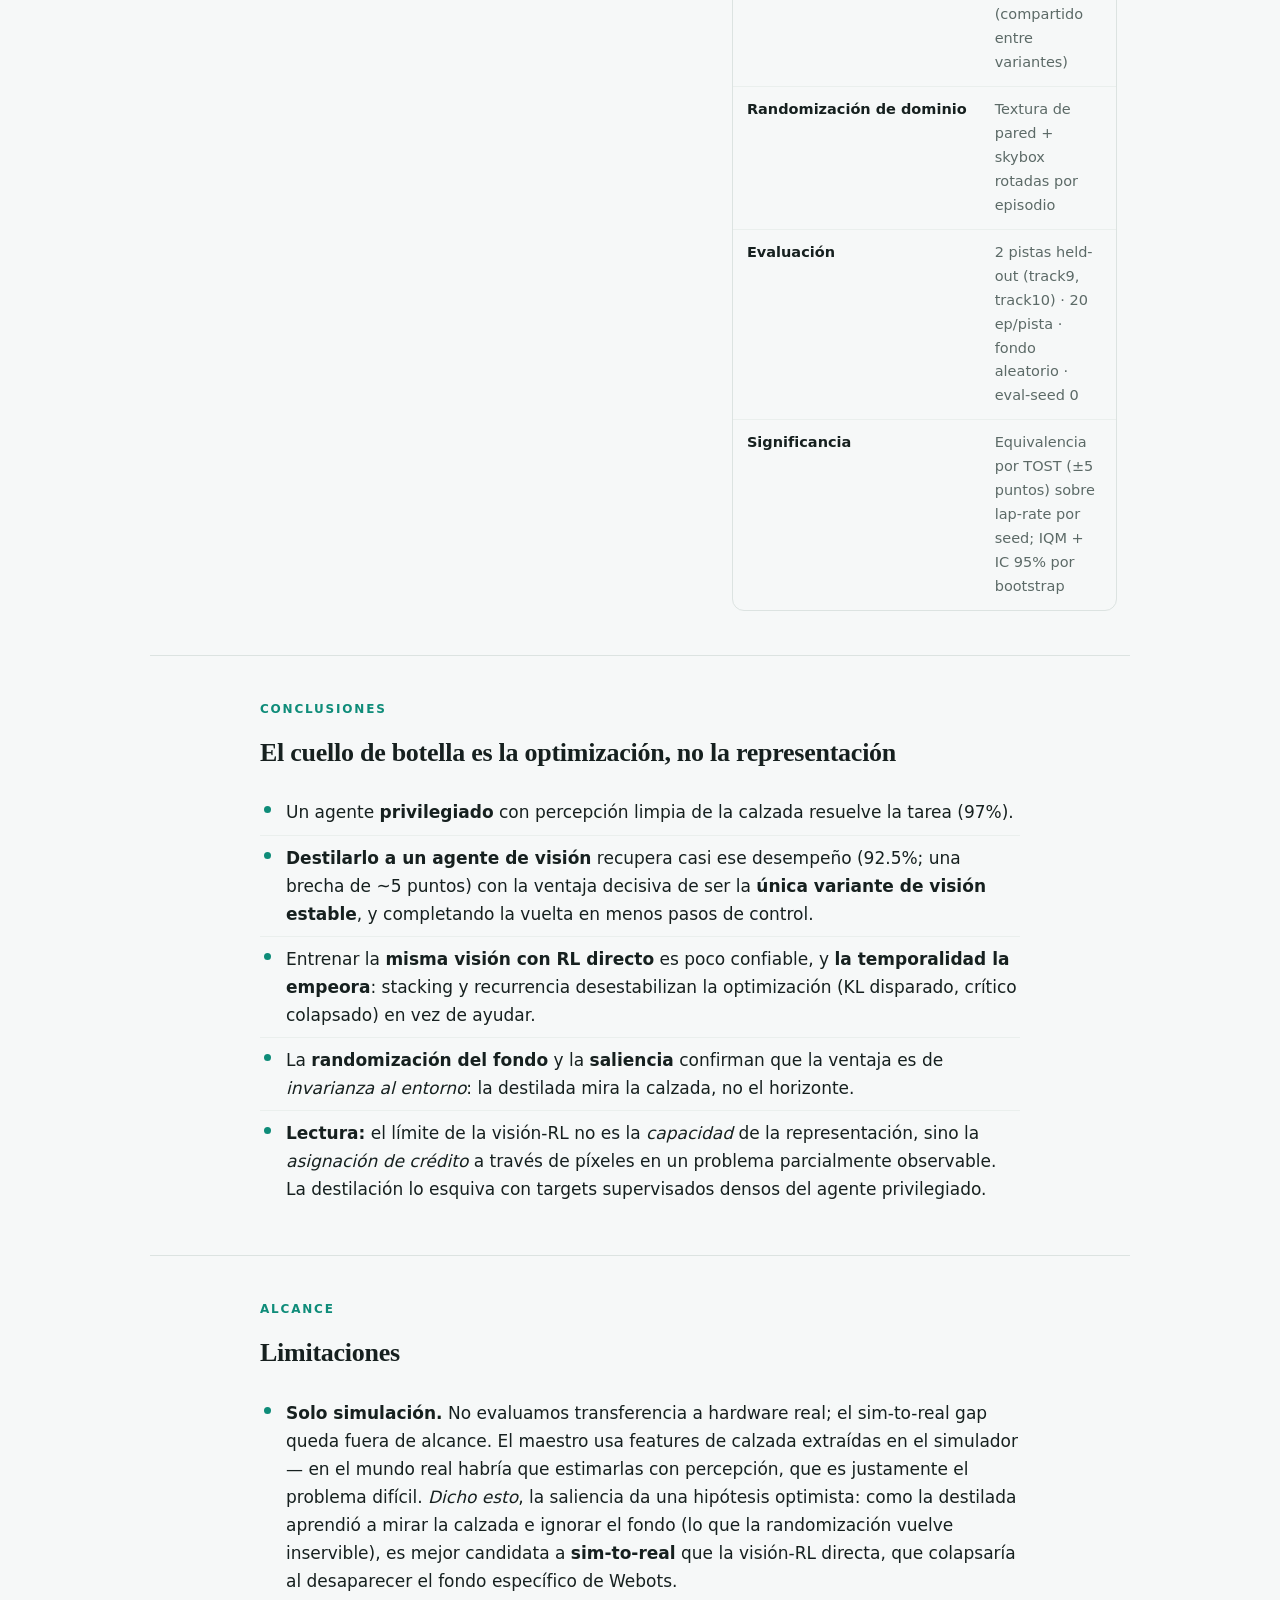
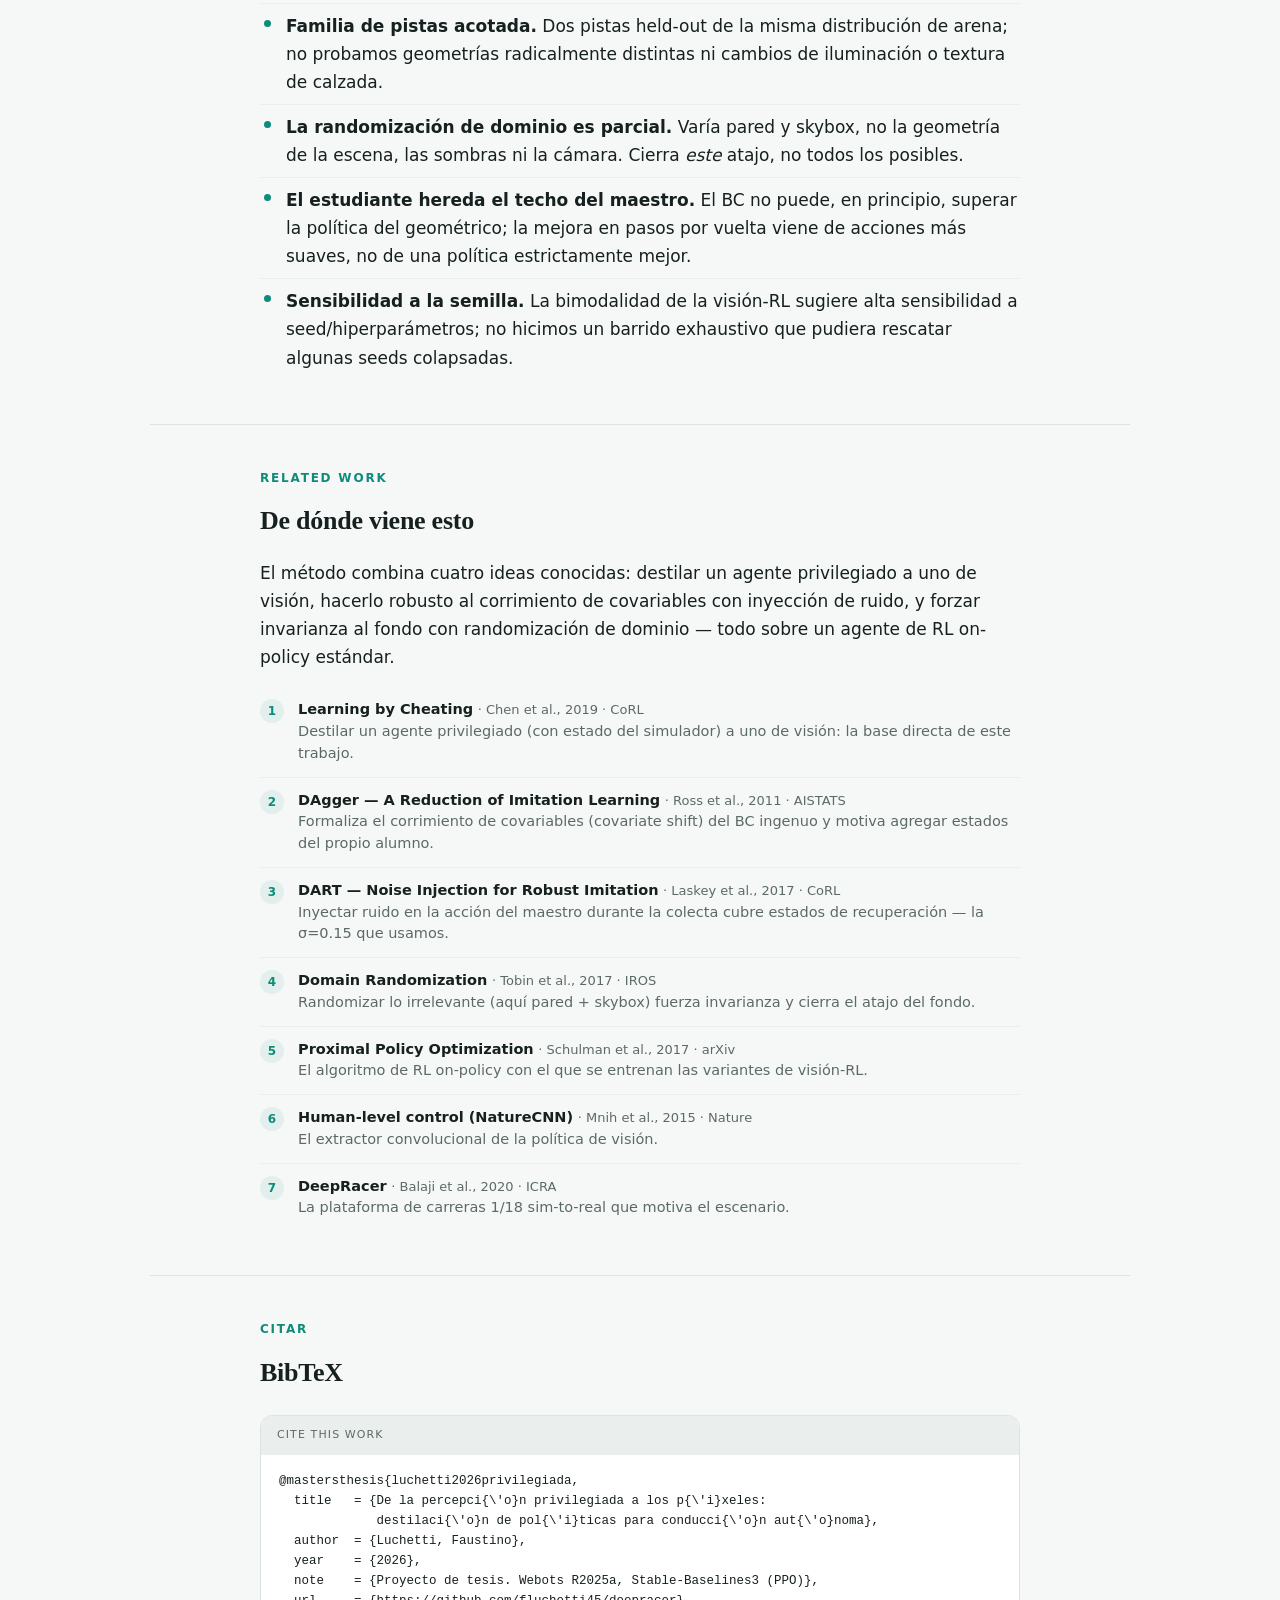
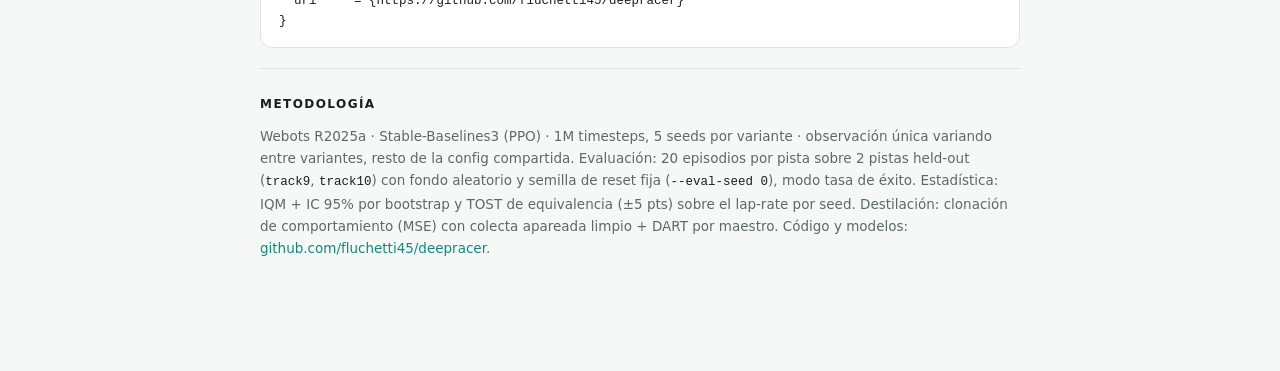
==== commit bff904be: "paper/docs: resultados finales con 6 variantes (camera-only) y 30 modelos Dataset final (config de m" ====
--- a/docs/index.html
+++ b/docs/index.html
@@ -5,7 +5,7 @@
 <meta name="viewport" content="width=device-width, initial-scale=1">
 <meta name="description" content="Destilación de políticas geométrico→visión para conducción autónoma (Webots + PPO).">
 <meta property="og:title" content="De la percepción privilegiada a los píxeles">
-<meta property="og:description" content="La visión destilada alcanza al maestro geométrico privilegiado (95.5% vs 97%) en DeepRacer.">
+<meta property="og:description" content="La visión destilada se acerca al maestro geométrico privilegiado (92.5% vs 97%) y es la única variante de visión estable en DeepRacer.">
 <link rel="icon" href="data:image/svg+xml,<svg xmlns=%22http://www.w3.org/2000/svg%22 viewBox=%220 0 100 100%22><text y=%22.9em%22 font-size=%2290%22>🏎️</text></svg>">
 <style>html,body{margin:0;padding:0}</style>
 <title>De la percepción privilegiada a los píxeles — Destilación de políticas para conducción autónoma</title>
@@ -225,11 +225,12 @@
   de comportamiento. Todas las variantes reciben además una <strong>lectura propioceptiva de
   velocidad</strong> (avance y yaw-rate del cuerpo); lo único que cambia entre ellas es cómo perciben
   la pista (features explícitas vs imagen cruda).</p>
-  <p>Sobre pistas held-out y con randomización del fondo, el agente destilado <strong>alcanza al maestro
-  privilegiado</strong> —95.5% vs 97.0% de vueltas completadas, una diferencia pequeña y sin evidencia de
-  superioridad de ninguno— y lo <strong>supera en tiempo de vuelta</strong>, mientras que entrenar la
-  visión directamente con RL es
-  inestable, y agregar estructura temporal (stacking, recurrencia) la empeora. Mapas de saliencia
+  <p>Sobre pistas held-out y con randomización del fondo, el agente destilado <strong>se acerca al maestro
+  privilegiado</strong> —92.5% vs 97.0% de vueltas completadas, una brecha pequeña de ~5 puntos— y es la
+  <strong>única variante de visión estable</strong> (las cinco seeds convergen), completando la vuelta en
+  <strong>menos pasos de control</strong>; entrenar la
+  visión directamente con RL es inestable —algunas seeds colapsan— y agregar estructura temporal (stacking,
+  recurrencia) la empeora. Mapas de saliencia
   muestran que la destilación desplaza la atención de la CNN del fondo hacia la calzada, lo que explica
   su invarianza al entorno.</p>
 </section>
@@ -269,7 +270,7 @@
     <div class="card dist"><div class="tag">Destilado</div><h4>Destilada (geom)</h4>
       <p>CNN de 1 frame entrenada por clonación para imitar al maestro geométrico. Aprende de píxeles, decide como el geométrico.</p></div>
     <div class="card"><div class="tag">Visión-RL · ablación</div><h4>Solo cámara</h4>
-      <p>Igual a 1 frame pero <strong>sin</strong> la propiocepción: obs = solo imagen. Mide cuánto aporta esa velocidad de 2D. <em>En curso.</em></p></div>
+      <p>Igual a 1 frame pero <strong>sin</strong> la propiocepción: obs = solo imagen. Baja el lap rate de 90 a 75 y más que duplica el off-track: incluso la visión más simple se apoya en la velocidad como muleta.</p></div>
   </div>
 
   <h3>El pipeline de destilación</h3>
@@ -337,7 +338,7 @@
   <path class="lt" marker-end="url(#aht)" d="M772,91 H812"/>
   <rect class="win" x="812" y="52" width="132" height="78" rx="11"/>
   <text class="t" x="878" y="80" text-anchor="middle">Visión destilada</text>
-  <text class="t" x="878" y="102" text-anchor="middle" fill="var(--teal)">95.5% ✓</text>
+  <text class="t" x="878" y="102" text-anchor="middle" fill="var(--teal)">92.5% ✓</text>
   <text class="s" x="878" y="118" text-anchor="middle">robusta al fondo</text>
 
   <!-- ===== camino de abajo (baseline) ===== -->
@@ -350,7 +351,7 @@
   <path class="ln" marker-end="url(#ah)" d="M364,265 H400"/>
   <rect class="bad" x="400" y="226" width="200" height="78" rx="11"/>
   <text class="t" x="500" y="256" text-anchor="middle" fill="var(--lo-ink)">Frágil ✗</text>
-  <text class="s" x="500" y="274" text-anchor="middle">≤ 83% · inestable entre seeds</text>
+  <text class="s" x="500" y="274" text-anchor="middle">10–90% · inestable entre seeds</text>
   <text class="s" x="500" y="289" text-anchor="middle">sobreajusta el fondo</text>
 </svg>
 
@@ -366,38 +367,39 @@
   (todos los modelos ven exactamente los mismos episodios). Métrica: fracción de vueltas completadas.</p>
 
   <div class="callout">
-    <div class="stat">+1.5 pts</div>
-    <div class="txt">La visión destilada <strong>alcanza al maestro privilegiado</strong> en lap rate
-      (IQM 97.5% vs 98.3%; ICs bootstrap del 95% ampliamente solapados). Un test de equivalencia
-      <strong>TOST a ±5 puntos no es concluyente con n=5</strong> (p<sub>TOST</sub>=0.18): <em>no
-      detectamos diferencia</em>, pero con cinco seeds no se puede <em>demostrar</em> equivalencia estricta
-      —haría falta un margen práctico de ±8 puntos o ≈20–30 seeds. Y es el <strong>conductor confiable más
-      rápido</strong>.</div>
+    <div class="stat">~5 pts</div>
+    <div class="txt">La visión destilada <strong>se acerca al maestro privilegiado</strong> y es la
+      <strong>única variante de visión estable</strong>: IQM 92.5% vs 97.5%, pero con IC bootstrap del 95%
+      <strong>angosto</strong> ([87, 98]) frente a los de la visión-RL, que abarcan casi todo el rango
+      (apilada [21, 89], LSTM [33, 89]). El <strong>TOST a ±5 puntos no es concluyente con n=5</strong>
+      (p<sub>TOST</sub>=0.43; IC 90% de la diferencia [−1.1, +10.1]): hay una brecha pequeña pero real de
+      ~5 puntos. Aun así es el <strong>conductor confiable más rápido</strong> (766 vs 983 pasos/vuelta).</div>
   </div>
   </div>
 
   <div class="tablewrap">
     <table>
       <thead><tr><th>Variante</th><th>Régimen</th><th class="num">Lap rate&nbsp;(%)</th>
-        <th class="num">Off-track&nbsp;(%)</th><th class="num">Tiempo vuelta&nbsp;(s)</th>
+        <th class="num">Off-track&nbsp;(%)</th><th class="num">Pasos/vuelta</th>
         <th class="num">Reward/ep</th></tr></thead>
       <tbody>
-<tr class="win"><th scope="row">Geométrica</th><td class="reg">privilegiado (RL)</td><td class="num strong">98.3 <span class="sd">[92.5, 100]</span></td><td class="num">1.7 <span class="sd">[0, 7.5]</span></td><td class="num">173 <span class="sd">[167, 205]</span></td><td class="num">539 <span class="sd">[513, 548]</span></td></tr>
-<tr class="win"><th scope="row">Visión destilada</th><td class="reg">destilado (BC)</td><td class="num strong">97.5 <span class="sd">[87.5, 100]</span></td><td class="num">2.5 <span class="sd">[0, 9.2]</span></td><td class="num">154 <span class="sd">[145, 188]</span></td><td class="num">490 <span class="sd">[439, 512]</span></td></tr>
-<tr><th scope="row">Visión (1 frame)</th><td class="reg">visión-RL</td><td class="num strong">88.3 <span class="sd">[68.3, 91.7]</span></td><td class="num">6.7 <span class="sd">[1.7, 13.3]</span></td><td class="num">201 <span class="sd">[164, 226]</span></td><td class="num">406 <span class="sd">[380, 435]</span></td></tr>
-<tr><th scope="row">Visión apilada (4)</th><td class="reg">visión-RL</td><td class="num strong">60.8 <span class="sd">[15.8, 96.7]</span></td><td class="num">28.3 <span class="sd">[0.8, 67.5]</span></td><td class="num">—</td><td class="num">365 <span class="sd">[335, 460]</span></td></tr>
-<tr><th scope="row">Visión + LSTM</th><td class="reg">visión-RL</td><td class="num strong">34.2 <span class="sd">[1.7, 76.7]</span></td><td class="num">51.7 <span class="sd">[23.3, 78.3]</span></td><td class="num">—</td><td class="num">278 <span class="sd">[241, 332]</span></td></tr>
-<tr><th scope="row">Visión solo cámara</th><td class="reg">visión-RL · ablación</td><td class="num strong">TBD</td><td class="num">TBD</td><td class="num">TBD</td><td class="num">TBD</td></tr>
+<tr class="win"><th scope="row">Geométrica</th><td class="reg">privilegiado (RL)</td><td class="num strong">97.5 <span class="sd">[93, 100]</span></td><td class="num">1.7 <span class="sd">[0, 5.8]</span></td><td class="num">983 <span class="sd">[975, 1036]</span></td><td class="num">179 <span class="sd">[174, 184]</span></td></tr>
+<tr class="win"><th scope="row">Visión destilada</th><td class="reg">destilado (BC)</td><td class="num strong">92.5 <span class="sd">[87, 98]</span></td><td class="num">7.5 <span class="sd">[1.7, 13.3]</span></td><td class="num">766 <span class="sd">[751, 807]</span></td><td class="num">139 <span class="sd">[131, 143]</span></td></tr>
+<tr><th scope="row">Visión (1 frame)</th><td class="reg">visión-RL</td><td class="num strong">90.0 <span class="sd">[67, 97]</span></td><td class="num">7.5 <span class="sd">[0.8, 33.3]</span></td><td class="num">769 <span class="sd">[684, 818]</span></td><td class="num">134 <span class="sd">[88, 173]</span></td></tr>
+<tr><th scope="row">Visión pura (cámara)</th><td class="reg">visión-RL · ablación</td><td class="num strong">75.0 <span class="sd">[26, 91]</span></td><td class="num">19.2 <span class="sd">[1.7, 70.0]</span></td><td class="num">851 <span class="sd">[689, 940]</span></td><td class="num">126 <span class="sd">[71, 185]</span></td></tr>
+<tr><th scope="row">Visión apilada (4)</th><td class="reg">visión-RL</td><td class="num strong">66.7 <span class="sd">[21, 89]</span></td><td class="num">23.3 <span class="sd">[5.8, 52.5]</span></td><td class="num">740 <span class="sd">[561, 963]</span></td><td class="num">140 <span class="sd">[96, 195]</span></td></tr>
+<tr><th scope="row">Visión + LSTM</th><td class="reg">visión-RL</td><td class="num strong">69.2 <span class="sd">[33, 89]</span></td><td class="num">30.8 <span class="sd">[9.2, 66.7]</span></td><td class="num">697 <span class="sd">[639, 762]</span></td><td class="num">82 <span class="sd">[45, 106]</span></td></tr>
       </tbody>
       <caption>IQM (media intercuartil) con IC del 95% por <em>bootstrap</em> de percentil (2×10⁴
         remuestreos) sobre 5 seeds; formato IQM&nbsp;[IC&nbsp;95%]. Filas resaltadas: agentes que resuelven
-        la tarea (geométrico privilegiado y visión destilada). El tiempo de vuelta se omite (—) en las
-        variantes que rara vez completan vueltas. <b>La destilada es el conductor confiable más rápido.</b></caption>
+        la tarea (geométrico privilegiado y visión destilada). La rapidez se mide en <b>pasos de control por
+        vuelta</b> (no en segundos, que dependen de la velocidad de simulación) y es condicional a completar
+        la vuelta. <b>La destilada es el conductor confiable más rápido.</b></caption>
     </table>
   </div>
 
   <figure class="wrap">
-    <img src="[data-uri]" alt="Lap rate por variante en pistas held-out con fondo aleatorio" loading="lazy">
+    <img src="[data-uri]" alt="Lap rate por variante en pistas held-out con fondo aleatorio" loading="lazy">
     <figcaption><b>Lap rate held-out por variante (5 seeds, fondo aleatorio).</b> Geométrica y destilada
       arriba y con barras angostas; la visión-RL cae y, sobre todo, se vuelve <em>inestable</em>.</figcaption>
   </figure>
@@ -413,20 +415,20 @@
       <thead><tr><th>Variante</th><th class="num">seed 0</th><th class="num">seed 1</th>
         <th class="num">seed 2</th><th class="num">seed 3</th><th class="num">seed 4</th></tr></thead>
       <tbody>
-<tr><th scope="row">Geométrica</th><td class="num hi">100</td><td class="num hi">98</td><td class="num hi">98</td><td class="num hi">90</td><td class="num hi">100</td></tr>
-<tr><th scope="row">Visión destilada</th><td class="num hi">100</td><td class="num hi">92</td><td class="num hi">100</td><td class="num hi">100</td><td class="num hi">85</td></tr>
-<tr><th scope="row">Visión (1 frame)</th><td class="num hi">90</td><td class="num hi">92</td><td class="num mid">60</td><td class="num hi">90</td><td class="num hi">85</td></tr>
-<tr><th scope="row">Visión apilada (4)</th><td class="num lo">38</td><td class="num hi">90</td><td class="num lo">5</td><td class="num mid">55</td><td class="num hi">100</td></tr>
-<tr><th scope="row">Visión + LSTM</th><td class="num lo">5</td><td class="num mid">65</td><td class="num lo">0</td><td class="num lo">32</td><td class="num mid">82</td></tr>
-<tr><th scope="row">Visión solo cámara</th><td class="num">—</td><td class="num">—</td><td class="num">—</td><td class="num">—</td><td class="num">—</td></tr>
+<tr><th scope="row">Geométrica</th><td class="num hi">93</td><td class="num hi">98</td><td class="num hi">100</td><td class="num hi">95</td><td class="num hi">100</td></tr>
+<tr><th scope="row">Visión destilada</th><td class="num hi">90</td><td class="num hi">95</td><td class="num hi">85</td><td class="num hi">100</td><td class="num hi">93</td></tr>
+<tr><th scope="row">Visión (1 frame)</th><td class="num hi">90</td><td class="num hi">95</td><td class="num mid">58</td><td class="num hi">98</td><td class="num hi">85</td></tr>
+<tr><th scope="row">Visión pura (cámara)</th><td class="num mid">58</td><td class="num mid">80</td><td class="num lo">10</td><td class="num hi">88</td><td class="num hi">93</td></tr>
+<tr><th scope="row">Visión apilada (4)</th><td class="num mid">63</td><td class="num hi">98</td><td class="num mid">73</td><td class="num lo">0</td><td class="num mid">65</td></tr>
+<tr><th scope="row">Visión + LSTM</th><td class="num lo">45</td><td class="num lo">28</td><td class="num hi">93</td><td class="num mid">80</td><td class="num mid">83</td></tr>
       </tbody>
       <caption>Lap rate (%) por seed. Verde ≥ 85, rojo &lt; 50. La varianza enorme de apilada y LSTM
-        (5→100, 0→82) es el síntoma: la temporalidad agrega dificultad de optimización, no desempeño.</caption>
+        (apilada 0→98, LSTM 28→93) es el síntoma: la temporalidad agrega dificultad de optimización, no desempeño.</caption>
     </table>
   </div>
 
   <div class="wrap">
-  <p class="muted">La varianza enorme de apilada y LSTM (de 5 a 100, de 0 a 82) es el síntoma: la
+  <p class="muted">La varianza enorme de apilada y LSTM (apilada de 0 a 98, LSTM de 28 a 93) es el síntoma: la
   temporalidad agrega <em>dificultad de optimización</em>, no desempeño. La equivalencia
   Geométrica–Destilada se evalúa con el <strong>TOST</strong> de arriba —no con un contraste de
   superioridad, porque un <em>p</em> alto no prueba igualdad.</p>
@@ -466,9 +468,9 @@
   curvas de RL).</p>
   </div>
   <div class="figrow">
-    <figure style="margin:0"><img src="[data-uri]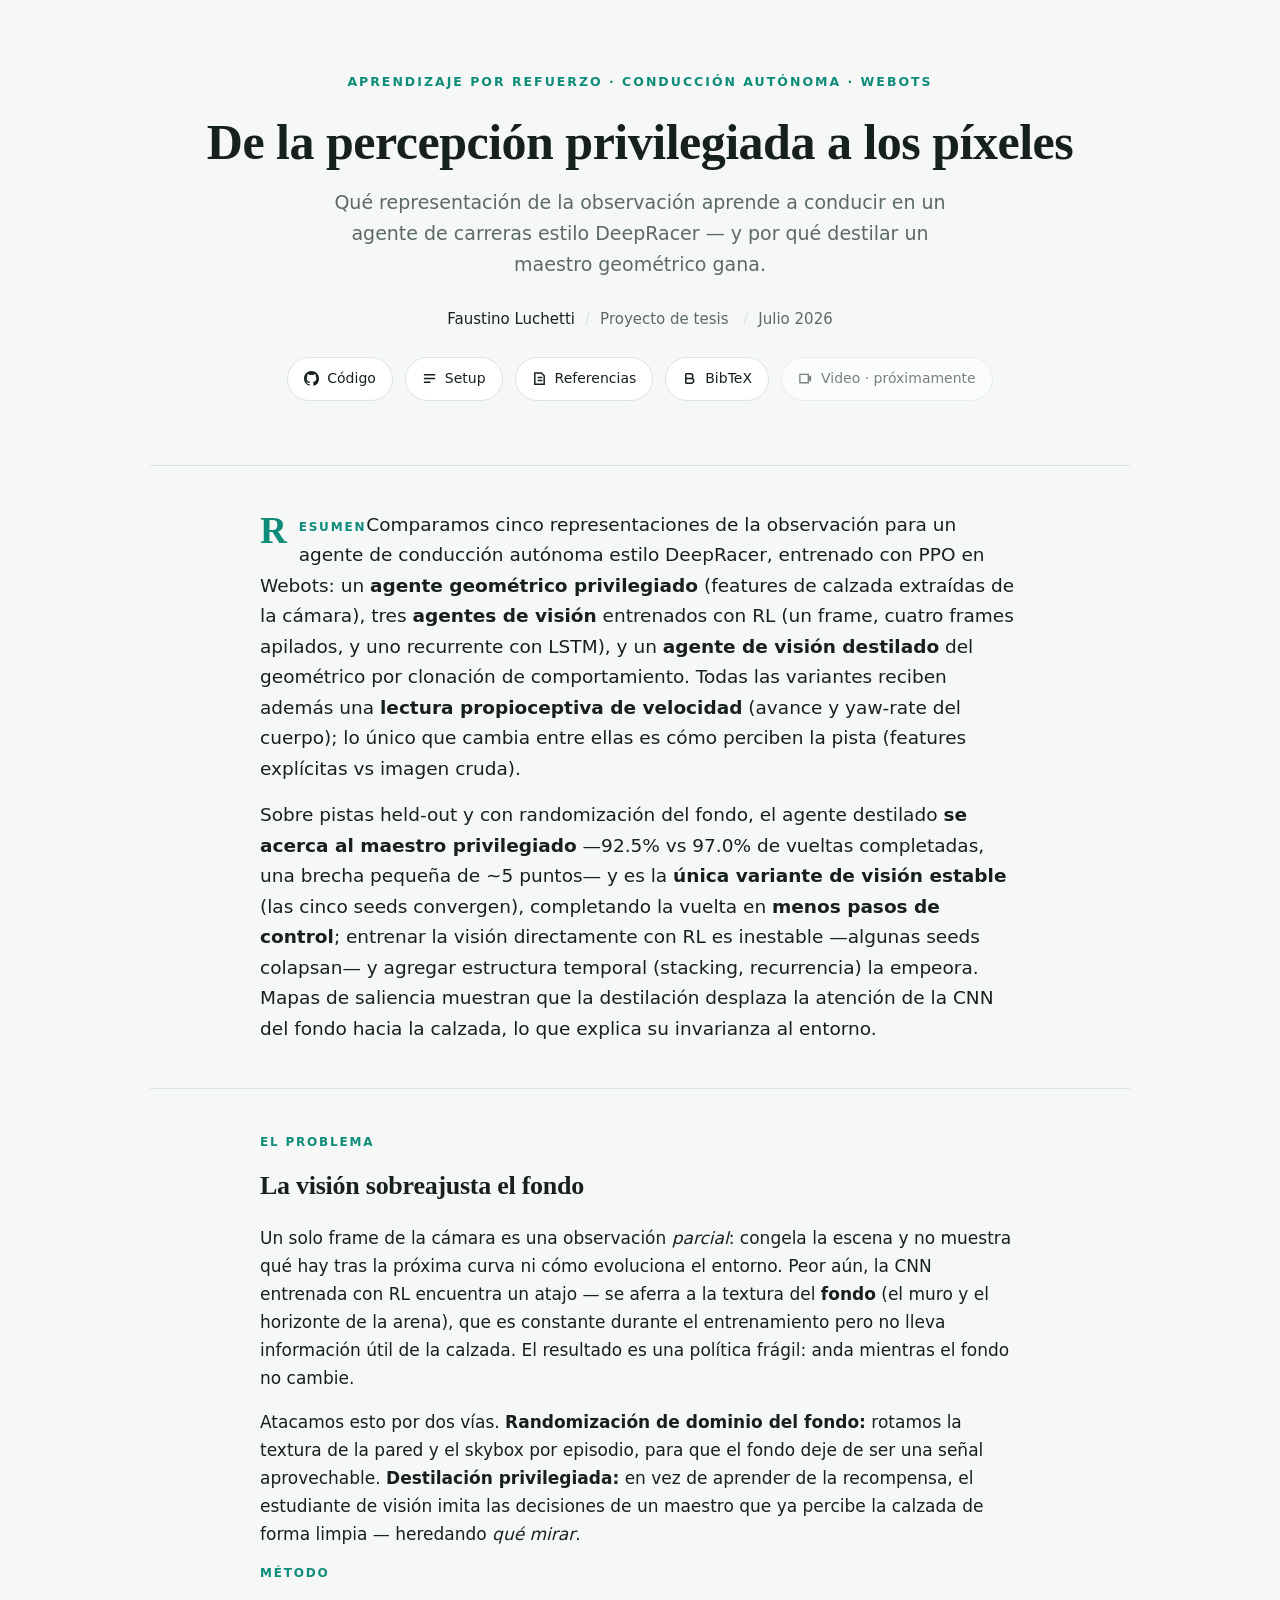
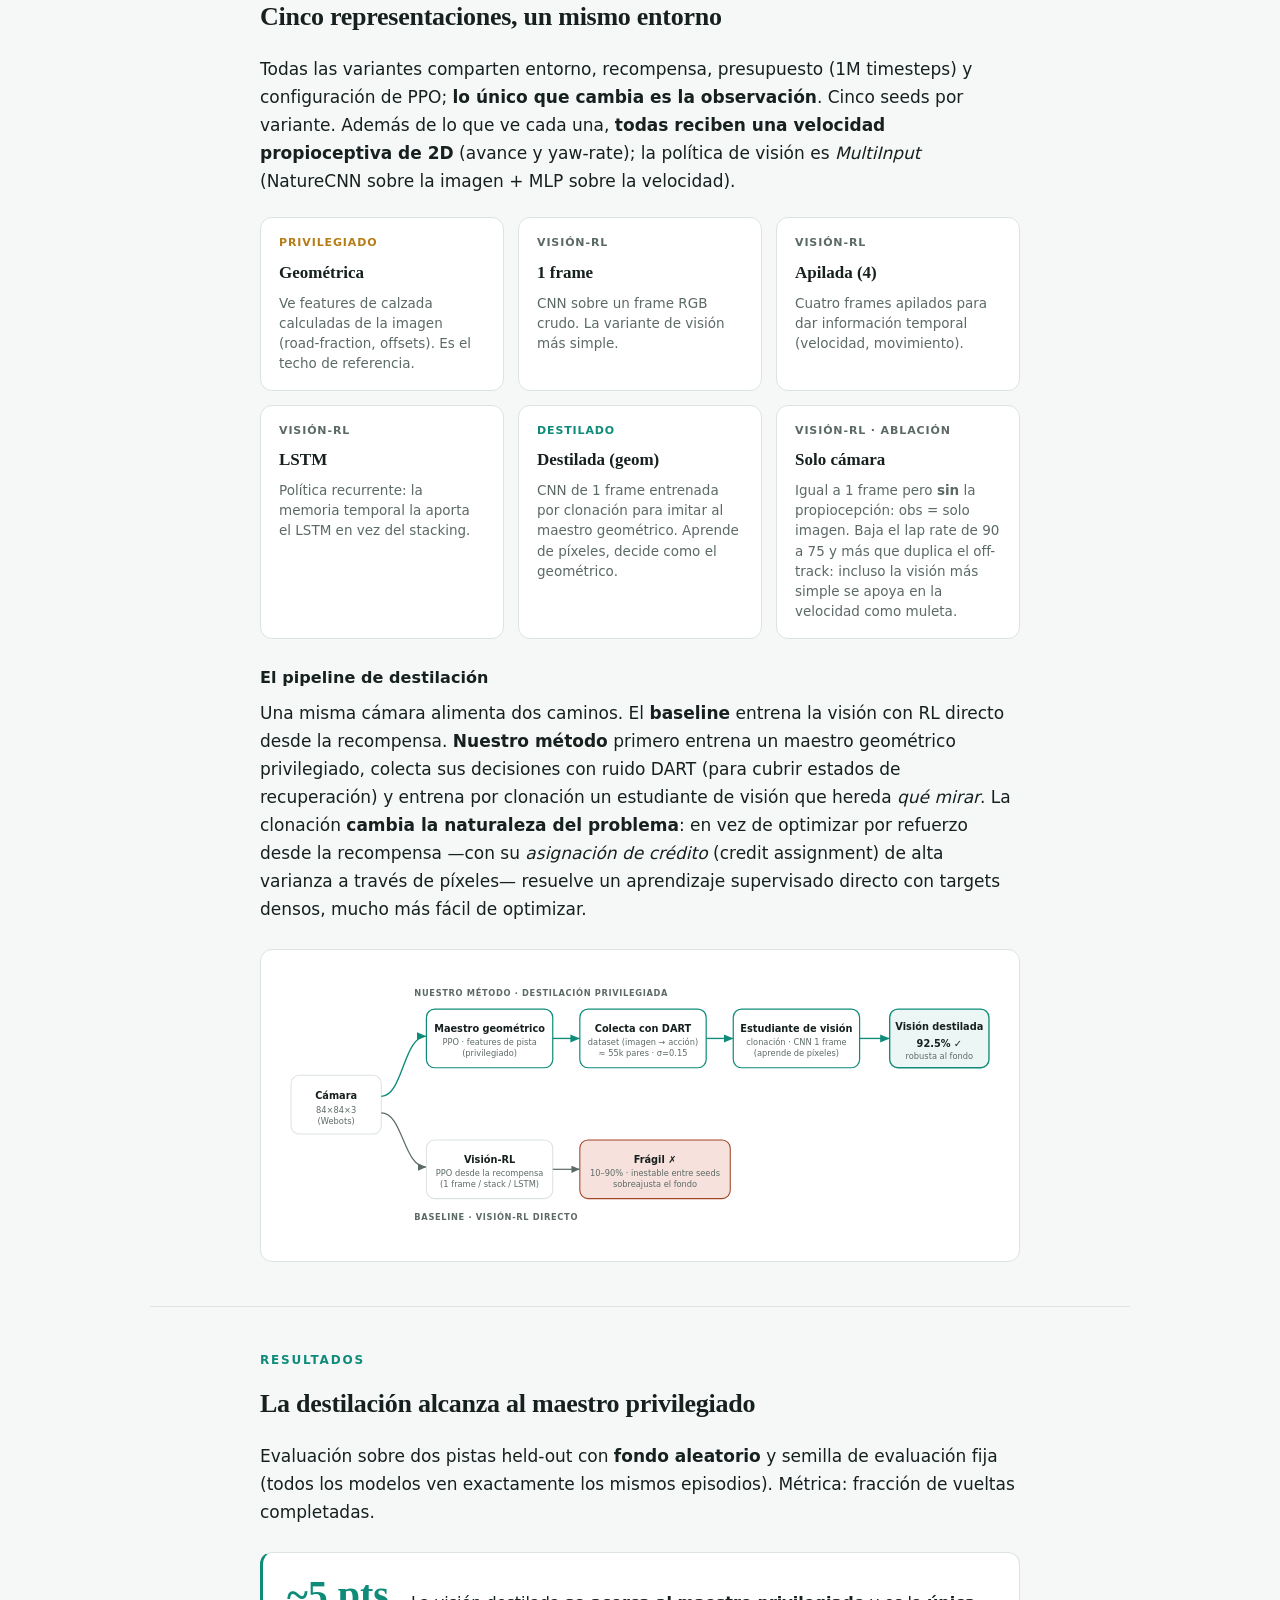
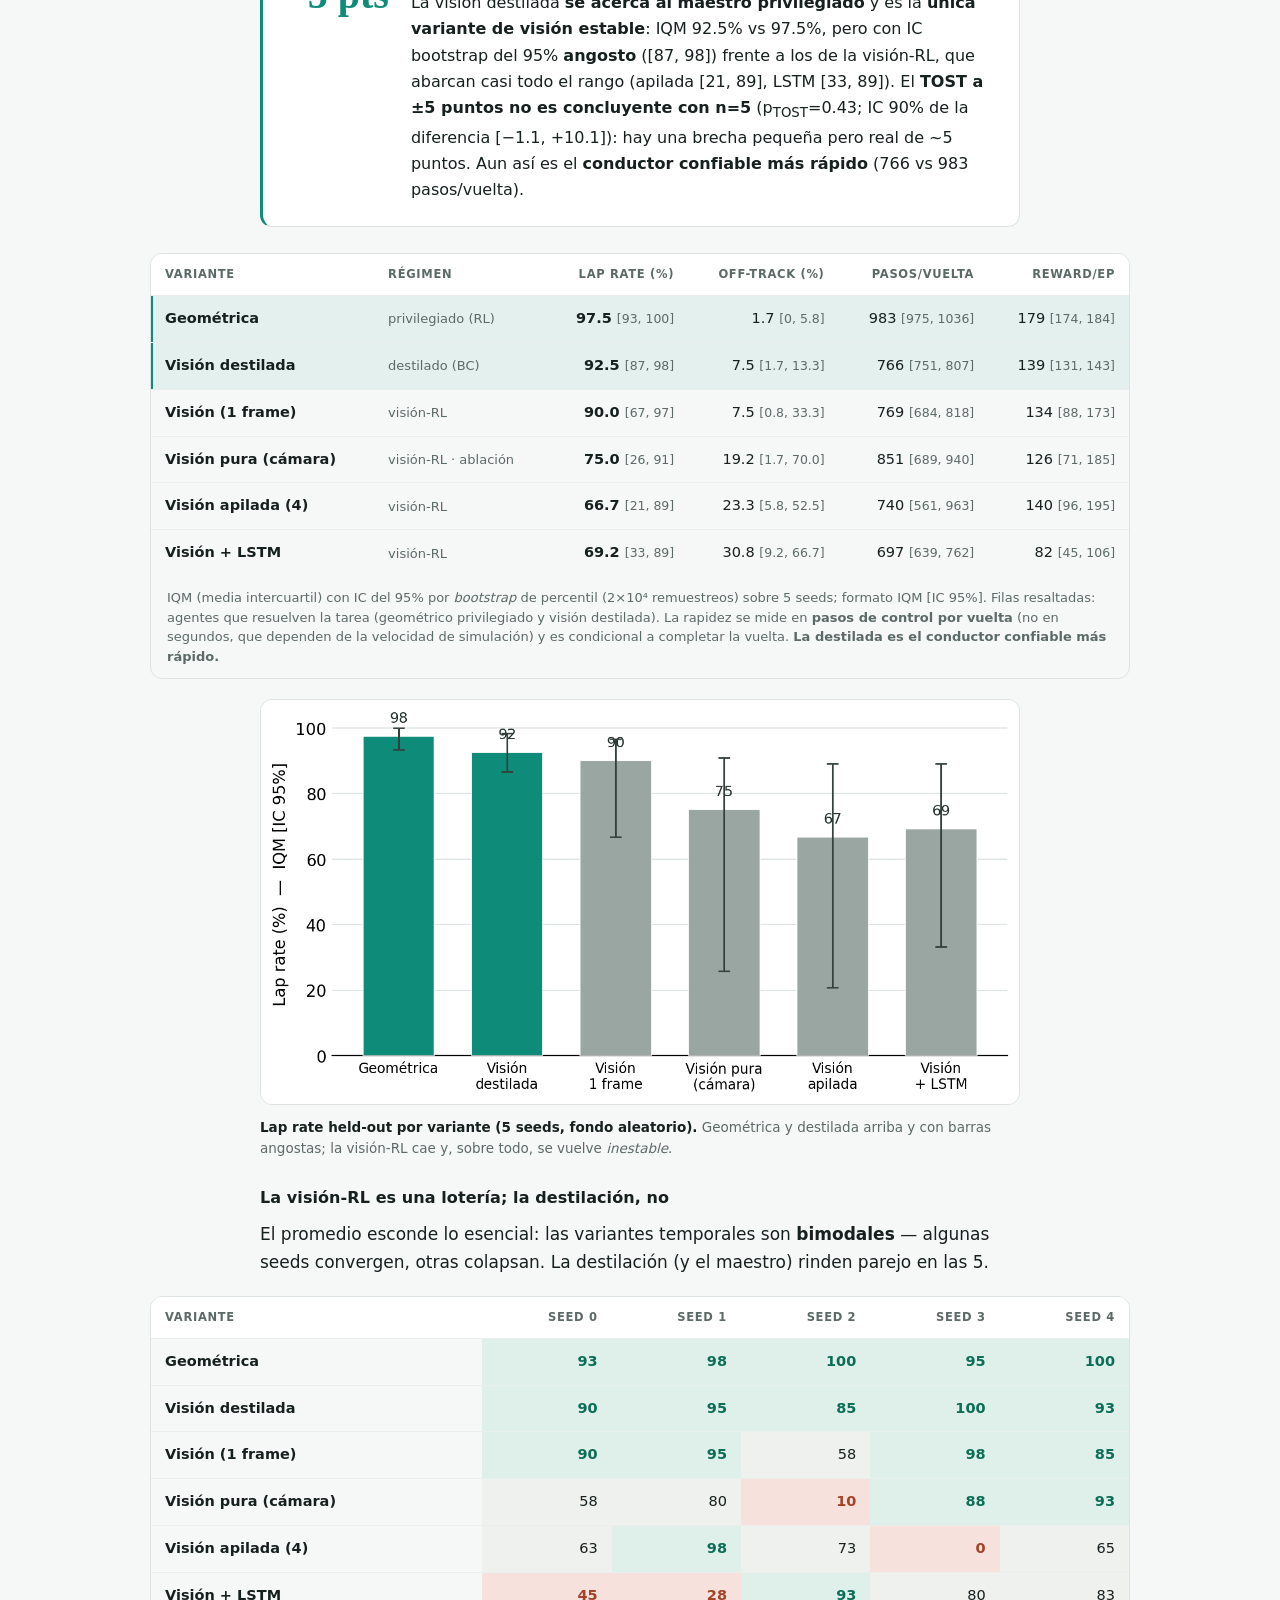
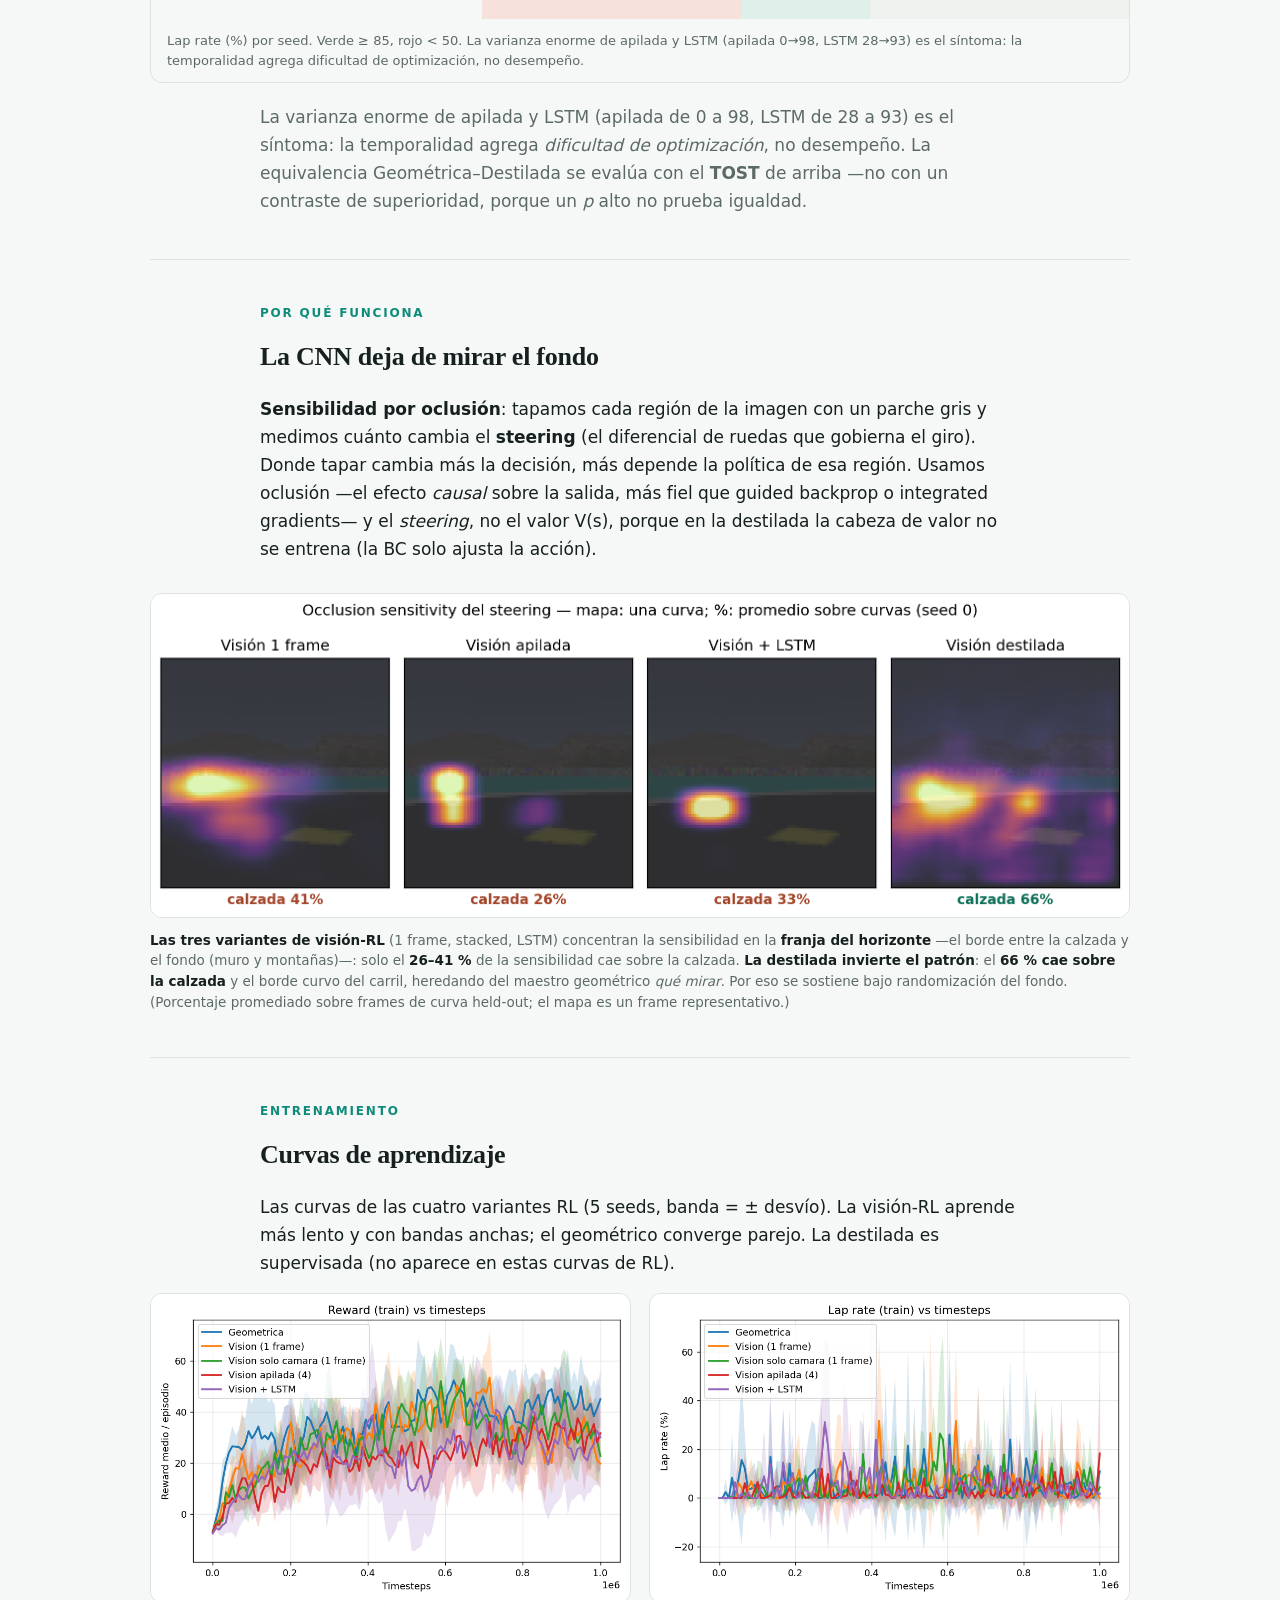
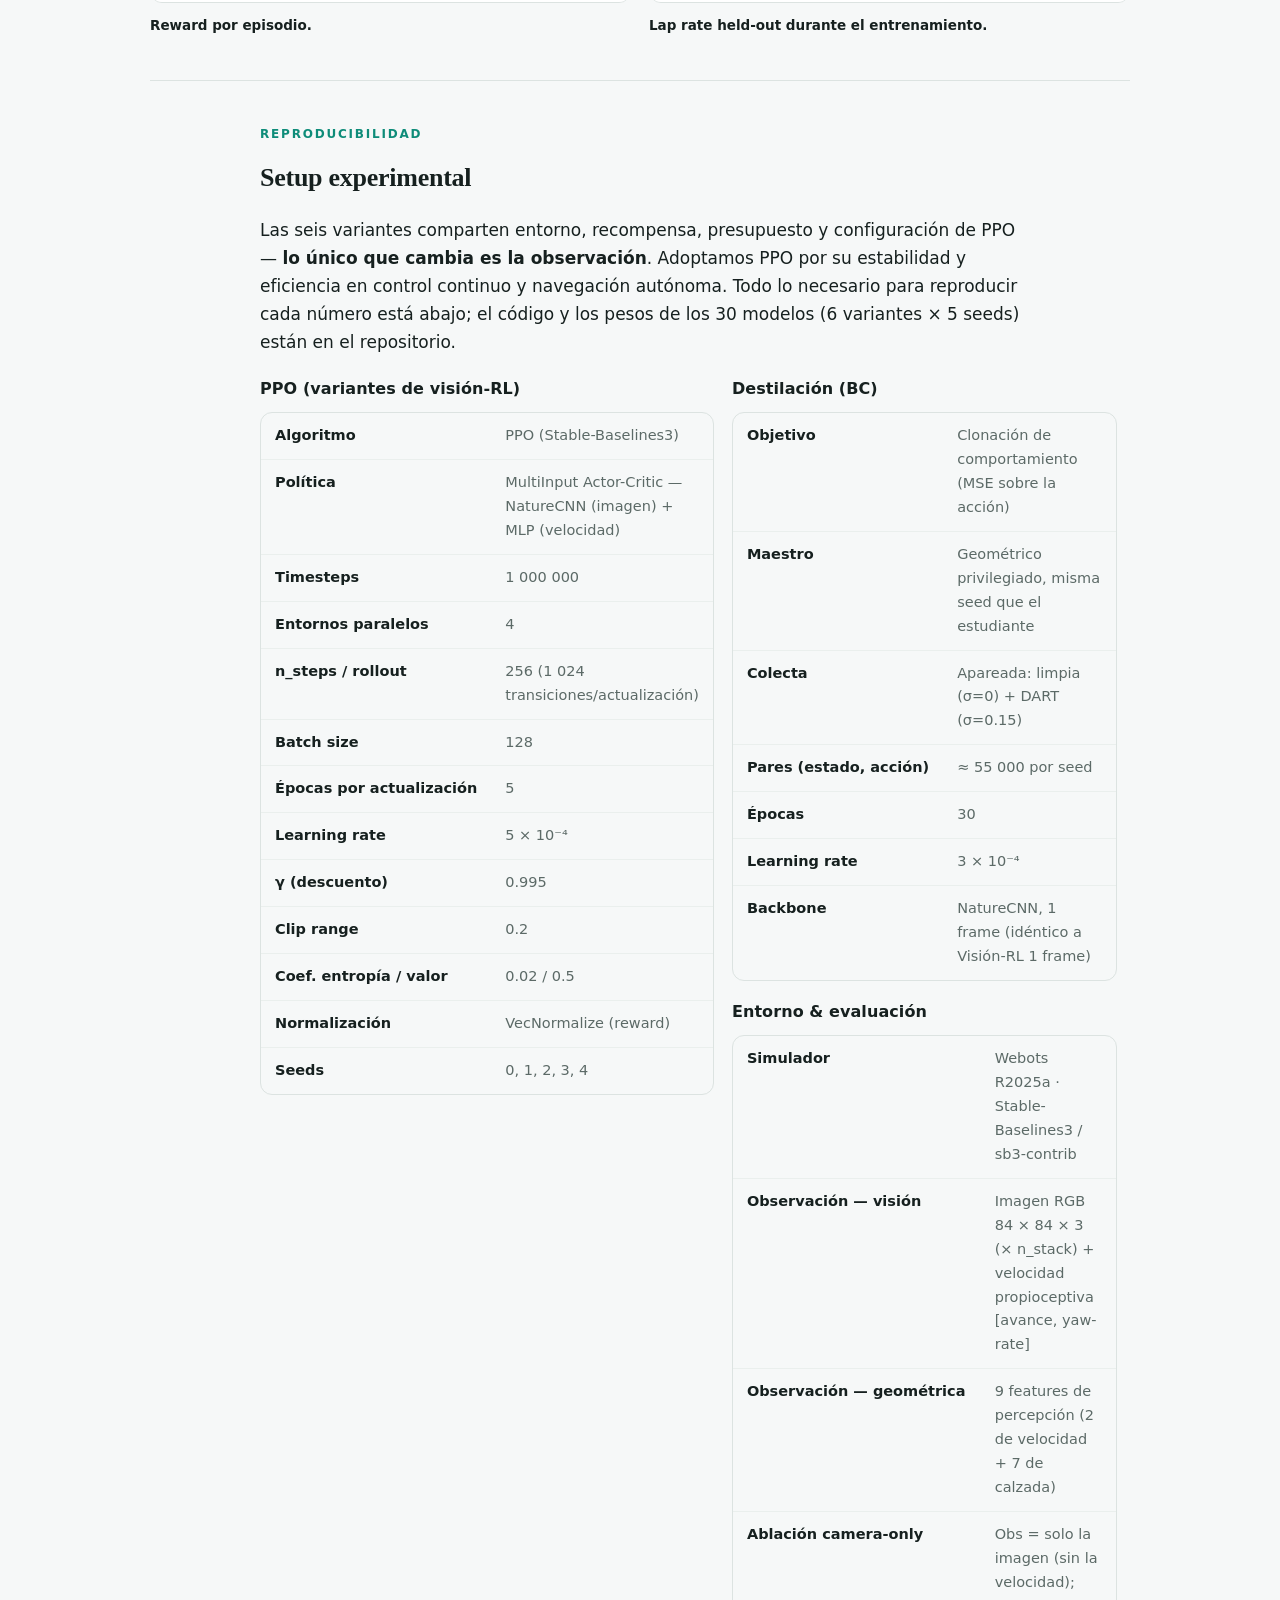
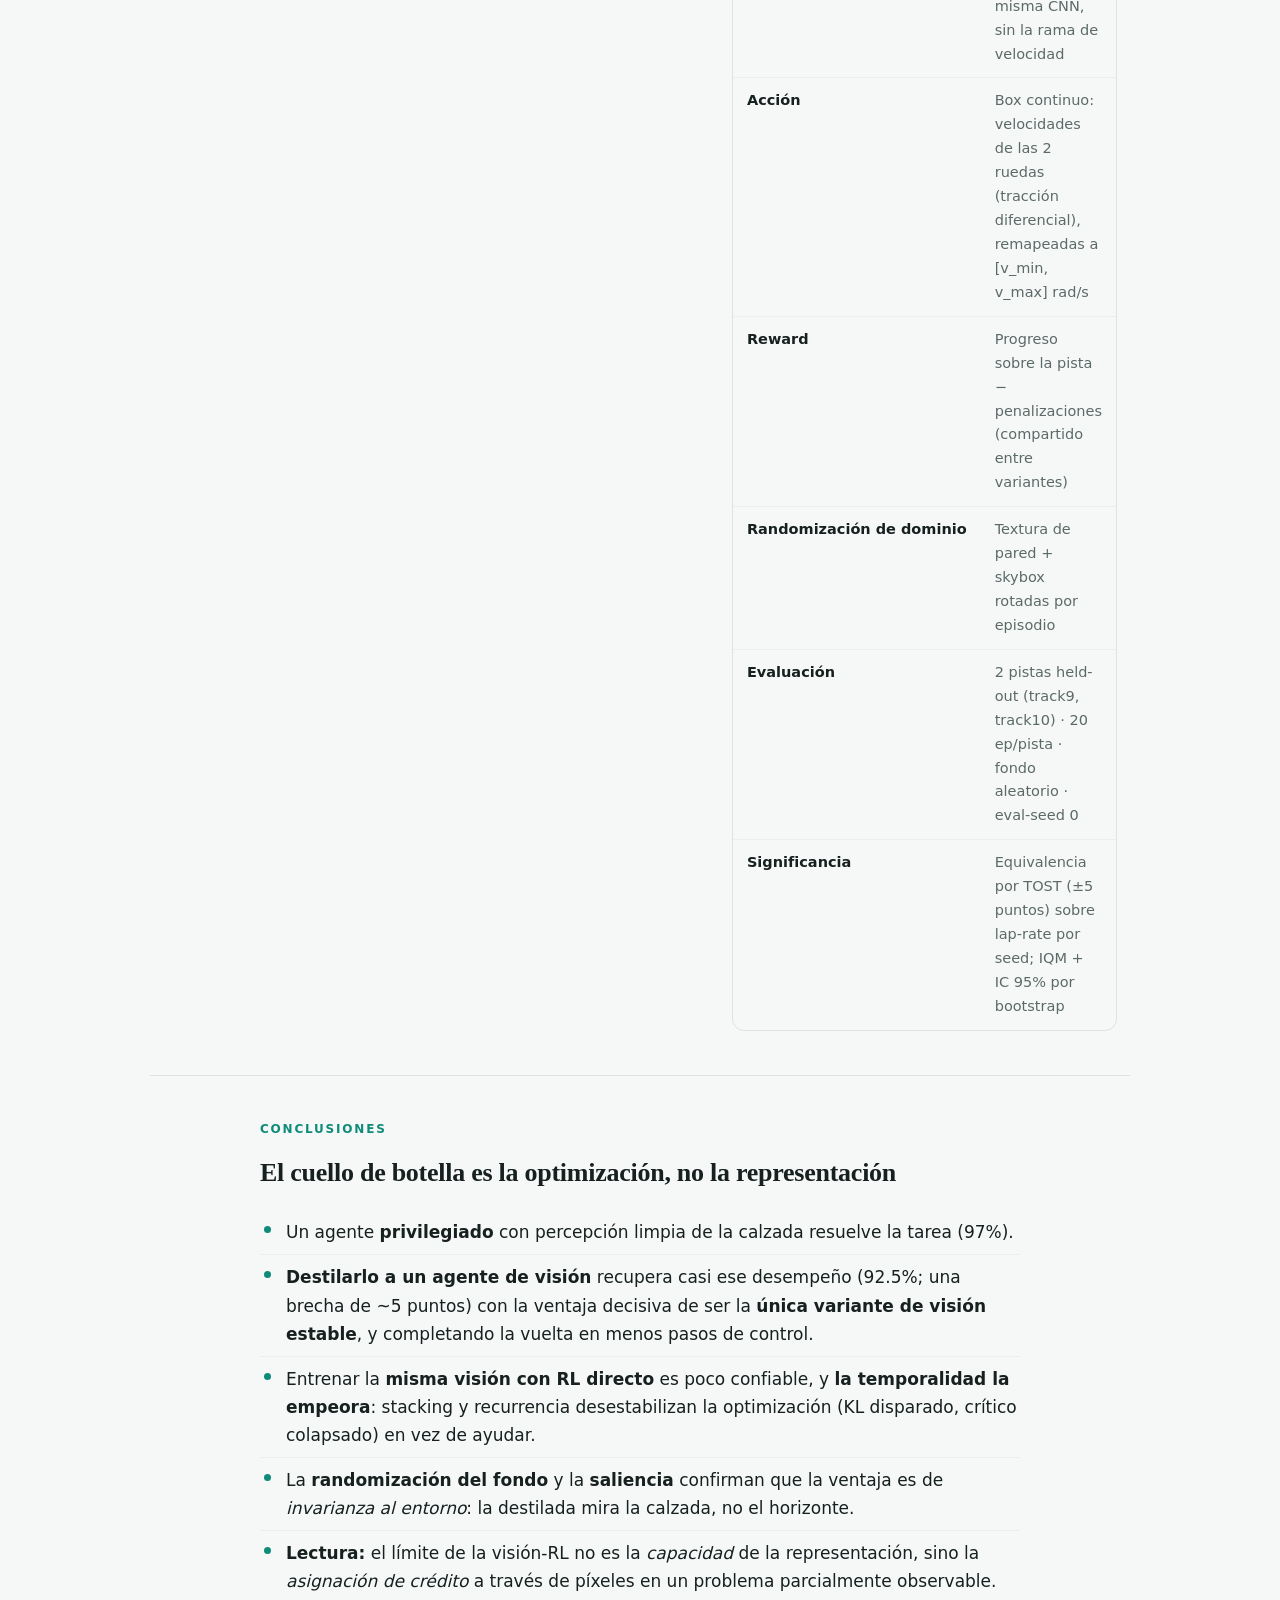
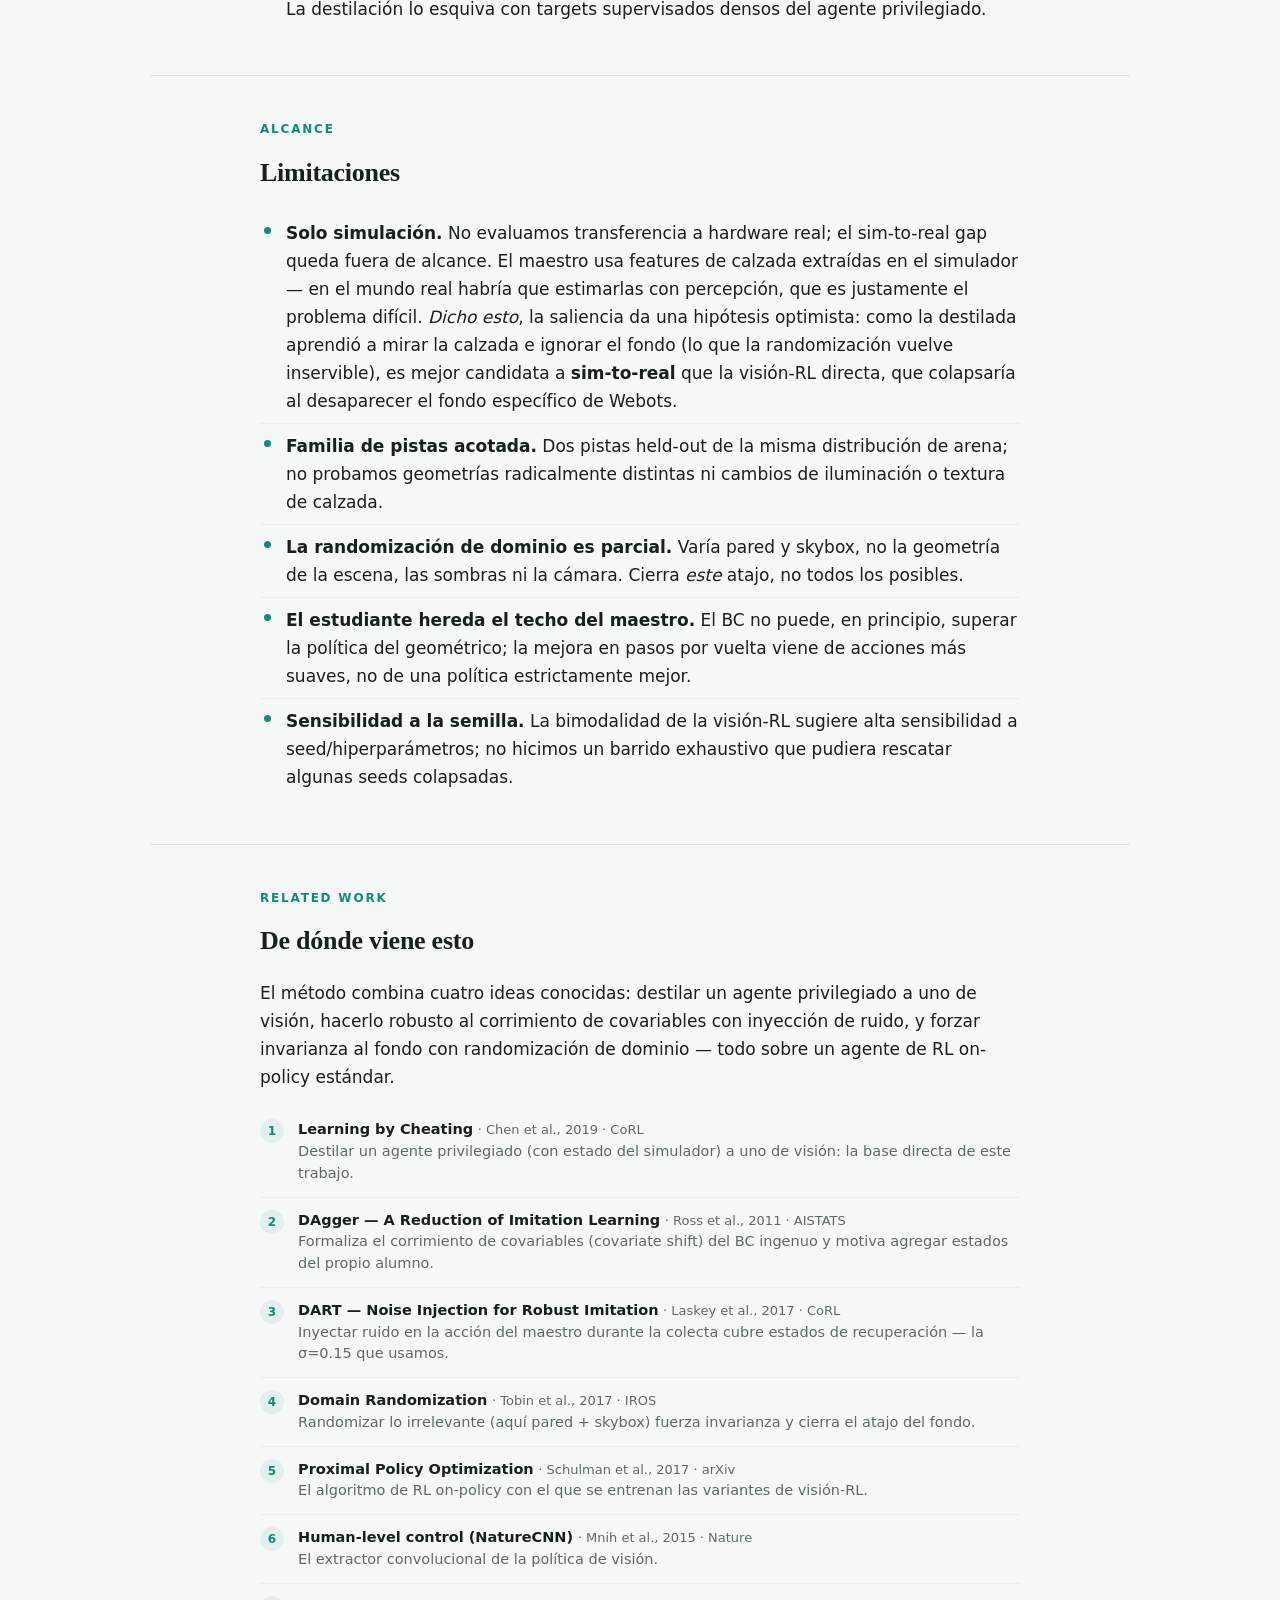
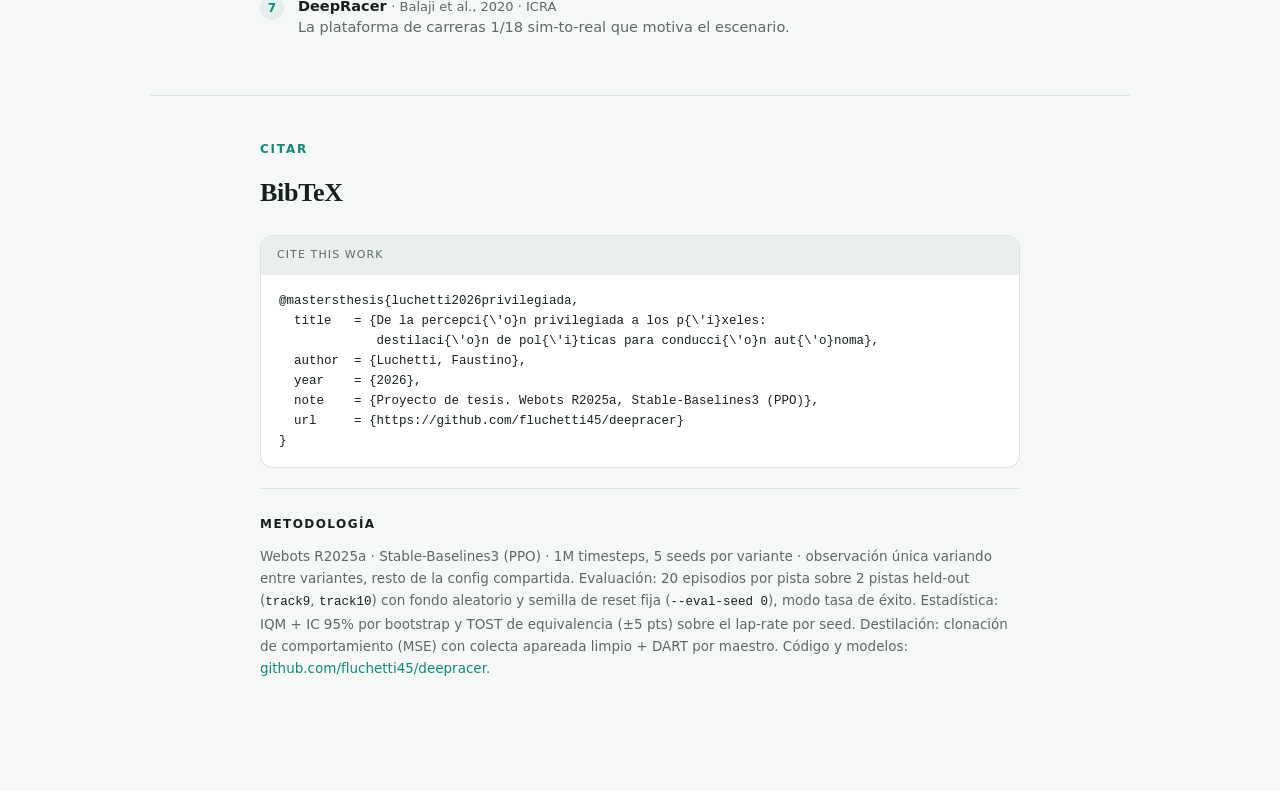
==== commit 3933f4ec: "saliency: regenerar con occlusion sobre los modelos nuevos (steering) El generador original se perdi" ====
--- a/docs/index.html
+++ b/docs/index.html
@@ -440,21 +440,15 @@
 <section class="wide">
   <div class="wrap"><div class="kicker">Por qué funciona</div>
   <h2>La CNN deja de mirar el fondo</h2>
-  <p>Guided backprop (qué píxeles mueven la decisión) calculado <b>sobre este mismo frame</b> —una curva,
-  donde la decisión de dirección importa— para el <b>valor del crítico</b> V(s) y para el <b>steering</b>.
-  La saliencia corresponde exactamente a la imagen mostrada (no es un promedio), y las <b>cuatro variantes
-  de visión</b> (todas seed 0) se comparan sobre el <em>mismo</em> frame. El patrón se mantiene a lo largo
-  de la vuelta.</p>
+  <p><b>Sensibilidad por oclusión</b>: tapamos cada región de la imagen con un parche gris y medimos cuánto
+  cambia el <b>steering</b> (el diferencial de ruedas que gobierna el giro). Donde tapar cambia más la
+  decisión, más depende la política de esa región. Usamos oclusión —el efecto <em>causal</em> sobre la
+  salida, más fiel que guided backprop o integrated gradients— y el <em>steering</em>, no el valor V(s),
+  porque en la destilada la cabeza de valor no se entrena (la BC solo ajusta la acción).</p>
   </div>
   <figure>
-    <img src="[data-uri]